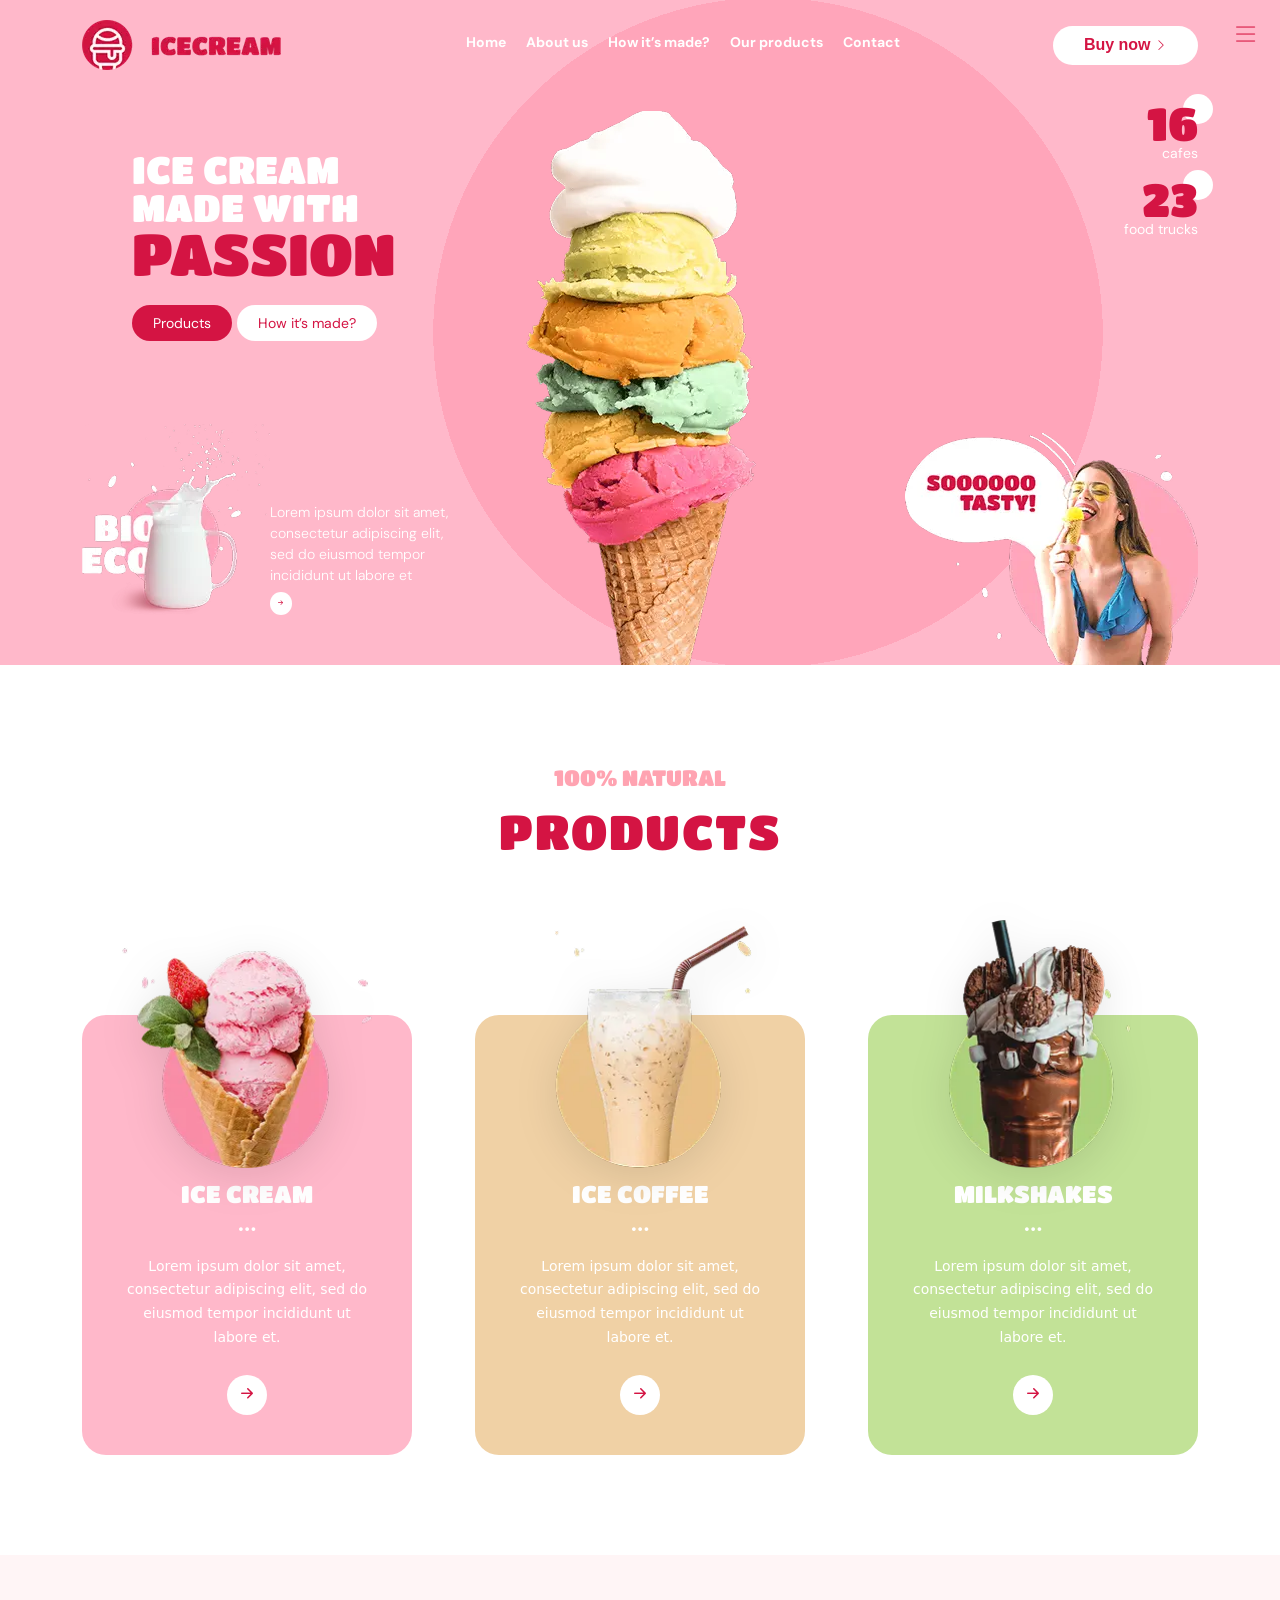
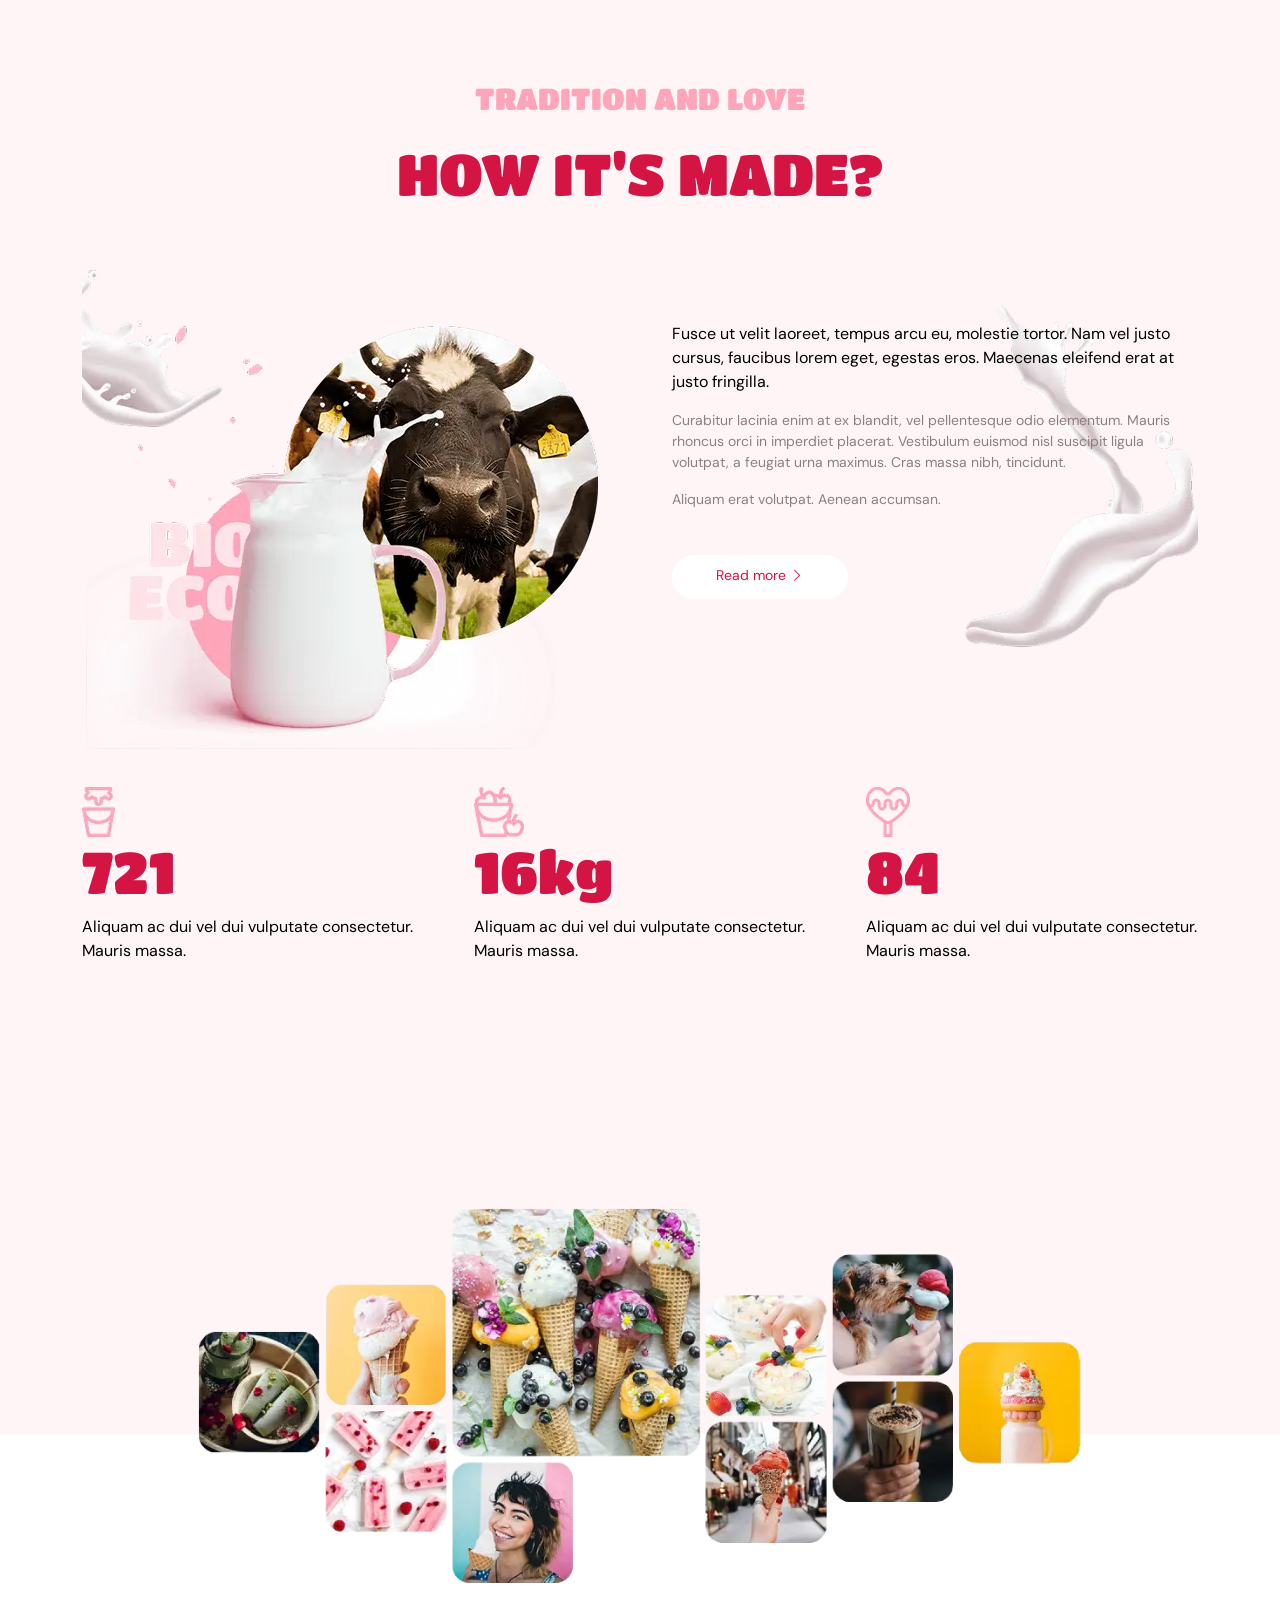
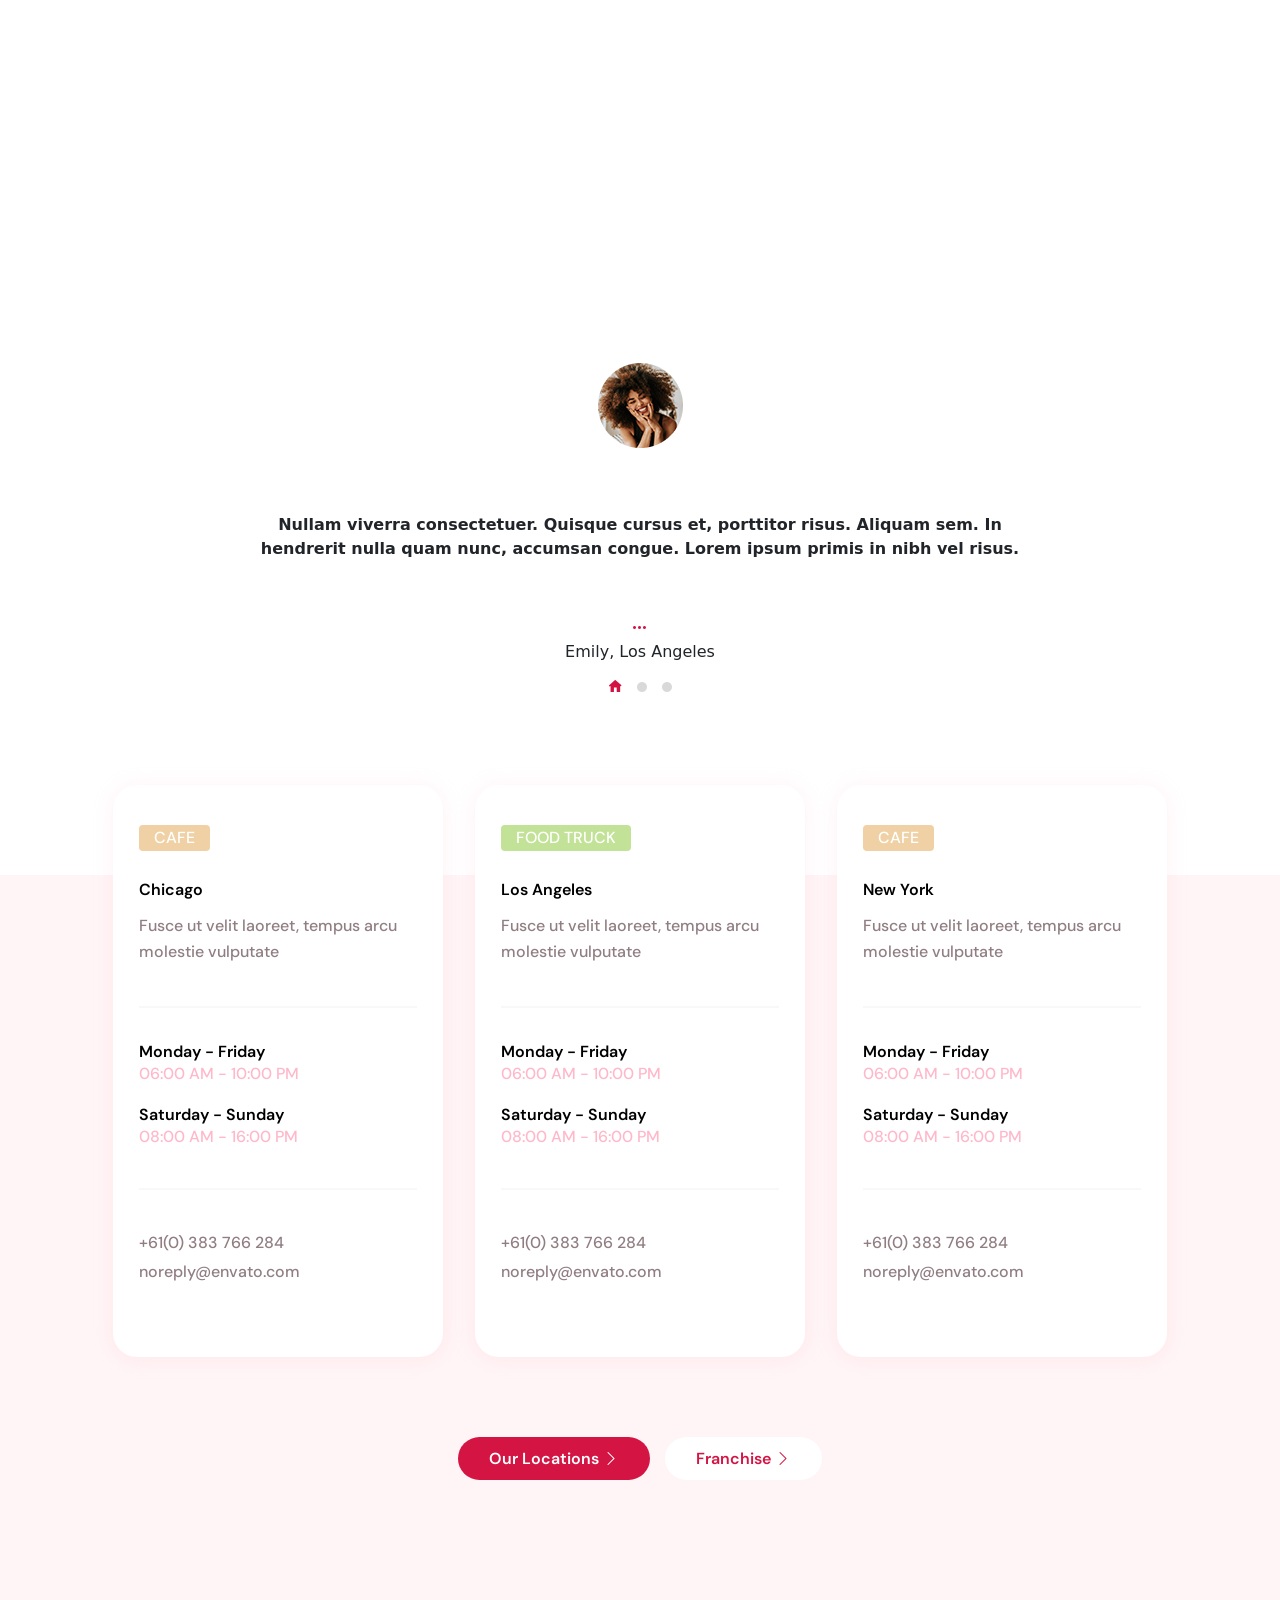
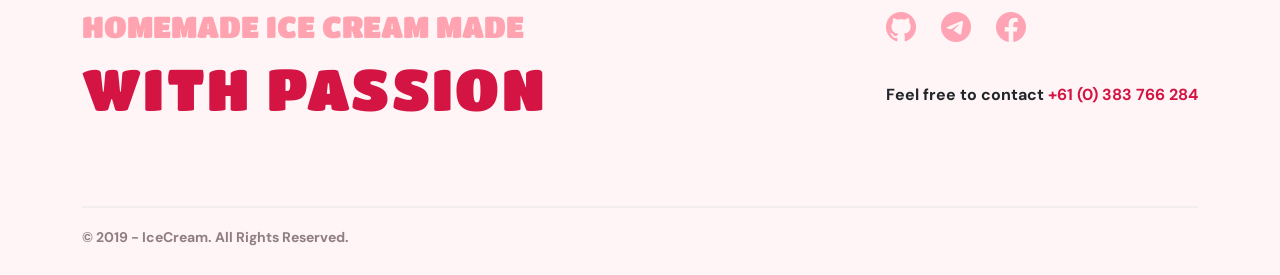
==== index.html @ b7e4b96b "SINCE 19:00 TILL 20:55 MODAL WAS DONE" ====
<!doctype html>
<html lang="en">

<head>
	<meta charset="UTF-8" />
	<meta name="viewport" content="width=device-width, initial-scale=1.0" />
	<title>Document</title>
	<link rel="stylesheet" href="./sass/main.css" />
	<link rel="stylesheet" href="./css/main.css">

	<link rel="stylesheet" href="https://cdn.jsdelivr.net/npm/bootstrap-icons@1.8.1/font/bootstrap-icons.css" />
	<link href="https://cdn.jsdelivr.net/npm/bootstrap@5.1.3/dist/css/bootstrap.min.css" rel="stylesheet" />
	<script src="https://cdn.jsdelivr.net/npm/bootstrap@5.1.3/dist/js/bootstrap.bundle.min.js"></script>

	<link rel="preconnect" href="https://fonts.googleapis.com" />
	<link rel="preconnect" href="https://fonts.gstatic.com" crossorigin />
	<link
		href="https://fonts.googleapis.com/css2?family=DM+Sans:ital,opsz,wght@0,9..40,100..1000;1,9..40,100..1000&family=Titan+One&display=swap"
		rel="stylesheet" />
	<link rel="stylesheet" href="https://cdnjs.cloudflare.com/ajax/libs/modern-normalize/1.1.0/modern-normalize.min.css"
		integrity="sha512-wpPYUAdjBVSE4KJnH1VR1HeZfpl1ub8YT/NKx4PuQ5NmX2tKuGu6U/JRp5y+Y8XG2tV+wKQpNHVUX03MfMFn9Q=="
		crossorigin="anonymous" referrerpolicy="no-referrer" />
</head>

<body>
	<header class="header">
		<div class="container header--container">
			<img class="header-logo" src="./image/logo.webp" alt="logo" />
			<nav class="header-nav">
				<ul class="header-list">
					<li class="header-item">
						<a class="header-link" href="#">Home</a>
					</li>
					<li class="header-item">
						<a class="header-link" href="#">About us</a>
					</li>
					<li class="header-item">
						<a class="header-link" href="#">How it’s made?</a>
					</li>
					<li class="header-item">
						<a class="header-link" href="#">Our products</a>
					</li>
					<li class="header-item">
						<a class="header-link" href="#">Contact</a>
					</li>
				</ul>
			</nav>
			<div class="header-holder">
				<!-- <i class="bi bi-list"></i> -->
				<button class="btn header--btn">
					Buy now <i class="bi bi-chevron-right"></i>
				</button>
			</div>



			<button class="hamburger" id="triggerBtn" aria-label="Відкрити меню">
				<i class="bi bi-list"></i>
			</button>
			<div class="menu-overlay" id="overlay"></div>
			<div class="drawer" id="drawer" role="dialog" aria-label="Навігаційне меню">
				<button class="drawer-close" id="closeBtn" aria-label="Закрити меню">
					<i class="bi bi-x-lg"></i>
				</button>
				<button class="drawer-cta">
					Buy now <i class="bi bi-chevron-right"></i>
				</button>
				<nav class="drawer-nav">
					<a href="#">Home</a>
					<a href="#">About us</a>
					<a href="#">How it's made?</a>
					<a href="#">Our products</a>
					<a href="#">Contact</a>
				</nav>
			</div>


		</div>
	</header>
	<main>
		<section class="hero">
			<div class="container hero--container">
				<div class="hero-left">
					<div class="title-holder">
						<h1 class="title hero--title">
							ICE CREAM MADE WITH <span>PASSION</span>
						</h1>
						<div class="btn-holder">
							<button class="btn pink--btn">Products</button>
							<button class="btn white--btn">How it’s made?</button>
						</div>
					</div>
					<div class="milk-holder">
						<img class="milk" src="./image/milk.webp" alt="milk" />
						<div class="milk-right-side">
							<p class="hero-text">
								Lorem ipsum dolor sit amet, consectetur adipiscing elit, sed
								do eiusmod tempor incididunt ut labore et
							</p>
							<button class="btn milk--btn">
								<i class="bi bi-arrow-right-short"></i>
							</button>
						</div>
					</div>
				</div>
				<img class="icecream-img" src="./image/icecream.webp" alt="ice cream">
				<div class="hero-right">
					<div class="numbers">
						<div class="number-item">
							16
							<p class="text">cafes</p>
							<div class="white-dot"></div>
						</div>
						<div class="number-item">
							23
							<p class="text">food trucks</p>
							<div class="white-dot"></div>
						</div>
					</div>
					<img class="tasty-woman" src="./image/tasty-woman.webp" alt="tasty woman" />
				</div>
			</div>
		</section>
		<section class="products">
			<div class="container products--container">
				<div class="title-holder">
					<h3 class="subtitle products--subtitle">100% NATURAL</h3>
					<h2 class="title products--title">PRODUCTS</h2>
				</div>
				<div class="products-list">
					<div class="product product--pink">
						<img class="product-img" src="./sass/images/icecreamsec2.webp" alt="Ice Cream" />
						<h3 class="product-title">Ice Cream</h3>
						<div class="product-dots"><i class="bi bi-three-dots"></i></div>
						<p class="text product--text">
							Lorem ipsum dolor sit amet, consectetur adipiscing elit, sed do eiusmod tempor incididunt ut
							labore et.
						</p>
						<button class="product--btn" data-modal-open-product>
							<i class="bi bi-arrow-right-short"></i>
						</button>
					</div>

					<div class="product product--beige">
						<img class="product-img" src="./sass/images/icecoffe.webp" alt="Ice Coffee" />
						<h3 class="product-title">ICE COFFEE</h3>
						<div class="product-dots"><i class="bi bi-three-dots"></i></div>
						<p class="text product--text">
							Lorem ipsum dolor sit amet, consectetur adipiscing elit, sed do eiusmod tempor incididunt ut
							labore et.
						</p>
						<button id="openModal" class="product--btn">
							<i class="bi bi-arrow-right-short"></i>
						</button>
					</div>

					<div class="product product--green">
						<img class="product-img" src="./sass/images/milkshake.webp" alt="Milkshake" />
						<h3 class="product-title">MILKSHAKES</h3>
						<div class="product-dots"><i class="bi bi-three-dots"></i></div>
						<p class="text product--text">
							Lorem ipsum dolor sit amet, consectetur adipiscing elit, sed do eiusmod tempor incididunt ut
							labore et.
						</p>
						<button id="openModal" class="product--btn">
							<i class="bi bi-arrow-right-short"></i>
						</button>
				</div>
				<div class="backdrop-product is-hidden-product" data-modal-product>
					<div class="modal-product">
						<button class="btn-close-product" data-modal-close-product>✕</button>
						<h2>qwe</h2>
					</div>
				</div>
		</section>
		<section class="howmade">
			<div class="container how-made--container">
				<div class="title-holder">
					<h3 class="subtitle how-made--subtitle">TRADITION AND LOVE</h3>
					<h2 class="title how-made--title">HOW IT'S MADE?</h2>
				</div>
				<div class="cow-info">
					<img class="cow-img" src="./image/cow.webp" alt="cow" />
					<div class="text-holder">
						<p class="text text--bold">
							Fusce ut velit laoreet, tempus arcu eu, molestie tortor. Nam vel
							justo cursus, faucibus lorem eget, egestas eros. Maecenas
							eleifend erat at justo fringilla.
						</p>
						<p class="text text--light">
							Curabitur lacinia enim at ex blandit, vel pellentesque odio
							elementum. Mauris rhoncus orci in imperdiet placerat. Vestibulum
							euismod nisl suscipit ligula volutpat, a feugiat urna maximus.
							Cras massa nibh, tincidunt.
						</p>
						<p class="text text--light">
							Aliquam erat volutpat. Aenean accumsan.
						</p>
						<button href="./steps.html">
							<a href="./steps.html" class="btn read-more-link">Read more <i
									class="bi bi-chevron-right"></i></a>
						</button>
					</div>
				</div>
				<div class="numbers-holder">
					<div class="number">
						<img class="udder" src="./image/icon-udder.webp" alt="Udder" />
						<h2 class="title">721</h2>
						<p class="text text--bold">
							Aliquam ac dui vel dui vulputate consectetur. Mauris massa.
						</p>
					</div>
					<div class="number">
						<img class="apples" src="./image/icon-apples.webp" alt="Apples" />
						<h2 class="title">16kg</h2>
						<p class="text text--bold">
							Aliquam ac dui vel dui vulputate consectetur. Mauris massa.
						</p>
					</div>
					<div class="number">
						<img class="heart" src="./image/icon-heart.webp" alt="Heart" />
						<h2 class="title">84</h2>
						<p class="text text--bold">
							Aliquam ac dui vel dui vulputate consectetur. Mauris massa.
						</p>
					</div>
				</div>
			</div>
		</section>
		<section class="reviews">
			<div class="container reviews--container">
				<img class="gallery-photo" src="./image/galleryPhoto.webp" alt="gallery photo" />
				<img class="reviews-photo" src="./image/reviewsPhotoWoman.png" alt="woman" />
				<div class="reviews-paragraph">
					<p class="text reviews--text">
						Nullam viverra consectetuer. Quisque cursus et, porttitor risus.
						Aliquam sem. In hendrerit nulla quam nunc, accumsan congue. Lorem
						ipsum primis in nibh vel risus.
					</p>
				</div>
				<i class="bi bi-three-dots"></i>
				<p class="reviews-name">Emily, Los Angeles</p>
				<div class="reviews-dots">
					<svg class="home-icon" width="13" height="12" viewBox="0 0 13 12" fill="none"
						xmlns="http://www.w3.org/2000/svg">
						<path
							d="M12.2399 5.85484C12.4646 5.60772 12.4429 5.22897 12.1915 5.00908L6.65189 0.161935C6.40045 -0.0579491 5.99732 -0.0533429 5.75118 0.172319L0.19278 5.26751C-0.0533671 5.49318 -0.0654482 5.87145 0.166032 6.11206L0.305389 6.25719C0.536587 6.49781 0.910293 6.52649 1.13955 6.32107L1.55495 5.94907V11.3953C1.55495 11.7295 1.82571 12 2.15962 12H4.32629C4.6602 12 4.93096 11.7295 4.93096 11.3953V7.58515H7.69458V11.3953C7.68977 11.7292 7.92869 11.9998 8.26259 11.9998H10.5587C10.8926 11.9998 11.1634 11.7292 11.1634 11.3951V6.02575C11.1634 6.02575 11.2781 6.12628 11.4197 6.25069C11.561 6.37485 11.8577 6.2753 12.0824 6.02794L12.2399 5.85484Z"
							fill="rgba(211, 19, 66, 1)" />
					</svg>
					<i class="bi bi-circle-fill"></i>
					<i class="bi bi-circle-fill"></i>
				</div>
			</div>
		</section>
		<section class="locations">
			<div class="container locations--container">
				<div class="locations-list">
					<div class="location-card">
						<p class="card-type">CAFE</p>
						<h3 class="card-title">Chicago</h3>
						<p class="text card--text card--text-lorem">
							Fusce ut velit laoreet, tempus arcu molestie vulputate
						</p>
						<hr />
						<div>
							<p class="schedule">Monday - Friday</p>
							<p class="hours">06:00 AM - 10:00 PM</p>
						</div>
						<div>
							<p class="schedule">Saturday - Sunday</p>
							<p class="hours">08:00 AM - 16:00 PM</p>
						</div>
						<hr />
						<p class="text card--text">
							+61(0) 383 766 284 <br />
							noreply@envato.com
						</p>
					</div>
					<div class="location-card">
						<p class="card-type truck--type">FOOD TRUCK</p>
						<h3 class="card-title">Los Angeles</h3>
						<p class="text card--text card--text-lorem">
							Fusce ut velit laoreet, tempus arcu molestie vulputate
						</p>
						<hr />
						<div>
							<p class="schedule">Monday - Friday</p>
							<p class="hours">06:00 AM - 10:00 PM</p>
						</div>
						<div>
							<p class="schedule">Saturday - Sunday</p>
							<p class="hours">08:00 AM - 16:00 PM</p>
						</div>
						<hr />
						<p class="text card--text">
							+61(0) 383 766 284 <br />
							noreply@envato.com
						</p>
					</div>
					<div class="location-card">
						<p class="card-type">CAFE</p>
						<h3 class="card-title">New York</h3>
						<p class="text card--text card--text-lorem">
							Fusce ut velit laoreet, tempus arcu molestie vulputate
						</p>
						<hr />
						<div>
							<p class="schedule">Monday - Friday</p>
							<p class="hours">06:00 AM - 10:00 PM</p>
						</div>
						<div>
							<p class="schedule">Saturday - Sunday</p>
							<p class="hours">08:00 AM - 16:00 PM</p>
						</div>
						<hr />
						<p class="text card--text">
							+61(0) 383 766 284 <br />
							noreply@envato.com
						</p>
					</div>
				</div>
				<div class="locations-buttons">
					<button id="openModal--loc" class="btn location--btn-red">Our Locations <i
							class="bi bi-chevron-right"></i></button>
					<button class="btn location--btn-white">Franchise <i class="bi bi-chevron-right"></i></button>
				</div>
			</div>
		</section>
	</main>
	<footer class="footer">
		<div class="container footer--container">
			<div class="footer-top">
				<div class="footer-left">
					<h3 class="subtitle footer--subtitle">HOMEMADE ICE CREAM MADE</h3>
					<h2 class="title footer--title">WITH PASSION</h2>
				</div>
				<div class="footer-right">
					<div class="footer-socials">
						<i class="bi bi-github"></i>
						<i class="bi bi-telegram"></i>
						<i class="bi bi-facebook"></i>
					</div>
					<p class="text footer--text">
						Feel free to contact <span>+61 (0) 383 766 284</span>
					</p>
				</div>
			</div>
			<hr />
			<p class="footer-copy">© 2019 - IceCream. All Rights Reserved.</p>
		</div>
	</footer>
	<script src="./js/modal.js"></script>
</body>

</html>
---- sass/main.css ----
.header {
  position: absolute;
  top: 0;
  left: 0;
  width: 100%;
  height: 60px;
  padding: 5px 0;
  z-index: 99999;
}
@media (min-width: 768px) {
  .header {
    padding: 10px 0;
  }
}
@media (min-width: 1024px) {
  .header {
    padding: 20px 0;
  }
}
.header .header-logo {
  max-width: 100%;
}
.header .header--container {
  display: flex;
  justify-content: space-between;
  align-items: center;
}
.header .header-holder {
  display: flex;
  flex-direction: row;
  gap: 20px;
  align-items: center;
}
.header .header-list {
  display: none;
}
@media (min-width: 1024px) {
  .header .header-list {
    display: flex;
    flex-direction: row;
    gap: 20px;
    list-style: none;
    margin-top: 10px;
  }
  .header .header-list .header-link {
    font-family: "DM Sans", sans-serif;
    font-weight: 700;
    font-size: 14px;
    line-height: 100%;
    letter-spacing: 0%;
    text-decoration: none;
    color: white;
    transition: transform 0.3s ease, color 0.3s ease;
  }
  .header .header-list .header-link:hover {
    color: #d41443;
  }
}
.header .header--btn {
  display: none;
}
@media (min-width: 768px) {
  .header .header--btn {
    display: block;
    font-family: "`DM Sans", sans-serif;
    font-weight: 700;
    font-size: 16px;
    line-height: 100%;
    letter-spacing: 0%;
    text-align: center;
    vertical-align: middle;
    color: #d41443;
    background-color: #ffffff;
    padding: 10px 30px;
    border-radius: 60px;
  }
  .header .header--btn .bi-chevron-right {
    font-size: 12px;
  }
}
.header .header--btn:hover {
  background-color: #ECEBEB;
  color: #d41443;
}
.header .header-nav {
  display: flex;
  flex-direction: row;
  gap: 20px;
}

.menu-overlay {
  position: fixed;
  inset: 0;
  background: rgba(0, 0, 0, 0.45);
  z-index: 100;
  opacity: 0;
  pointer-events: none;
  transition: opacity 0.35s cubic-bezier(0.4, 0, 0.2, 1);
}

.menu-overlay.active {
  opacity: 1;
  pointer-events: all;
}

.drawer {
  position: fixed;
  top: 0;
  right: 0;
  height: 100vh;
  width: 240px;
  background: #e8597a;
  z-index: 200;
  display: flex;
  flex-direction: column;
  transform: translateX(100%);
  transition: transform 0.35s cubic-bezier(0.4, 0, 0.2, 1);
}

.drawer.open {
  transform: translateX(0);
}

.drawer-close {
  align-self: flex-end;
  margin: 14px 14px 0 0;
  background: none;
  border: none;
  cursor: pointer;
  color: #fff;
  font-size: 20px;
  width: 32px;
  height: 32px;
  display: flex;
  align-items: center;
  justify-content: center;
  border-radius: 50%;
  transition: background 0.2s;
  padding: 0;
}

.drawer-close:hover {
  background: rgba(255, 255, 255, 0.15);
}

.drawer-cta {
  margin: 14px auto 0;
  background: #fff;
  border: none;
  border-radius: 24px;
  padding: 9px 22px;
  font-size: 14px;
  font-weight: 700;
  color: #e8597a;
  display: flex;
  align-items: center;
  gap: 6px;
  cursor: pointer;
  transition: background 0.2s, transform 0.2s;
}

.drawer-cta:hover {
  background: #fde8ed;
  transform: scale(1.03);
}

.drawer-nav {
  margin-top: 28px;
  padding: 0 28px;
  display: flex;
  flex-direction: column;
}

.drawer-nav a {
  color: #fff;
  text-decoration: none;
  font-size: 15px;
  font-weight: 500;
  padding: 10px 0;
  opacity: 0.9;
  border-bottom: 0.5px solid rgba(255, 255, 255, 0.18);
  transition: opacity 0.2s, padding-left 0.2s;
}

.drawer-nav a:first-child {
  opacity: 1;
  font-weight: 700;
}

.drawer-nav a:last-child {
  border-bottom: none;
}

.drawer-nav a:hover {
  opacity: 1;
  padding-left: 6px;
}

.hamburger {
  position: absolute;
  top: 16px;
  right: 16px;
  z-index: 50;
  background: none;
  border: none;
  cursor: pointer;
  color: #e8597a;
  font-size: 28px;
  line-height: 1;
  padding: 4px;
}

body {
  width: 100%;
}

.hero {
  width: 100%;
  height: 502px;
  background: RGBA(255, 165, 186, 1);
  background: radial-gradient(circle at 70% 50%, rgb(255, 165, 186) 50%, rgb(255, 184, 202) 15%);
  padding: 5px;
  z-index: 1;
  overflow: hidden;
}
@media (min-width: 425px) {
  .hero {
    background: radial-gradient(circle at 70% 50%, rgb(255, 165, 186) 40%, rgb(255, 184, 202) 15%);
  }
}
@media (min-width: 768px) {
  .hero {
    background: radial-gradient(circle at 60% 45%, rgb(255, 165, 186) 30%, rgb(255, 184, 202) 15%);
    height: 399px;
    padding: 80px 20px 0 20px;
  }
}
@media (min-width: 1024px) {
  .hero {
    background: radial-gradient(circle at 60% 50%, rgb(255, 165, 186) 40%, rgb(255, 184, 202) 15%);
    height: 665px;
    padding: 100px 20px 0 20px;
  }
}
.hero .hero--container {
  position: relative;
  width: 100%;
  height: 100%;
  display: flex;
  flex-direction: row;
  align-items: center;
  z-index: 9999;
}
@media (min-width: 768px) {
  .hero .hero--container {
    flex-direction: row;
    justify-content: space-between;
    align-items: stretch;
  }
}
.hero .hero--container .icecream-img {
  position: absolute;
  width: 171px;
  top: 19%;
  left: 40%;
  z-index: -1;
}
@media (min-width: 768px) {
  .hero .hero--container .icecream-img {
    width: 143px;
    top: -6%;
    left: 45%;
  }
}
@media (min-width: 1024px) {
  .hero .hero--container .icecream-img {
    width: 236px;
    top: 2%;
    left: 40%;
  }
}
.hero .hero--container .hero-left {
  display: flex;
  flex-direction: column;
  justify-content: space-between;
}
.hero .hero--container .title-holder {
  display: flex;
  flex-direction: column;
  gap: 10px;
}
@media (min-width: 1024px) {
  .hero .hero--container .title-holder {
    margin-top: 50px;
    margin-left: 50px;
    gap: 15px;
  }
}
.hero .hero--container .title-holder .hero--title {
  width: 218px;
  font-family: "Titan One", sans-serif;
  font-weight: 400;
  font-size: 26px;
  line-height: 100%;
  letter-spacing: 4%;
  color: white;
}
@media (min-width: 768px) {
  .hero .hero--container .title-holder .hero--title {
    font-size: 22px;
    width: 162px;
  }
}
@media (min-width: 1024px) {
  .hero .hero--container .title-holder .hero--title {
    font-size: 38px;
    width: 277px;
  }
}
.hero .hero--container .title-holder .hero--title span {
  font-size: 48px;
  line-height: 96%;
  letter-spacing: 0%;
  color: #d41443;
}
@media (min-width: 768px) {
  .hero .hero--container .title-holder .hero--title span {
    font-size: 34px;
  }
}
@media (min-width: 1024px) {
  .hero .hero--container .title-holder .hero--title span {
    font-size: 58px;
  }
}
.hero .hero--container .btn {
  font-family: "DM Sans", sans-serif;
  font-weight: 400;
  font-size: 8px;
  line-height: 100%;
  letter-spacing: 0%;
  text-align: center;
  vertical-align: middle;
  background-color: #ffffff;
  color: #d41443;
  padding: 8px 15px;
  border-radius: 20px;
}
@media (min-width: 1024px) {
  .hero .hero--container .btn {
    font-size: 14px;
    padding: 10px 20px;
  }
}
.hero .hero--container .btn:hover {
  background-color: #ECEBEB;
  color: #d41443;
}
.hero .hero--container .pink--btn {
  background-color: #d41443;
  color: #ffffff;
}
.hero .hero--container .pink--btn:hover {
  background-color: #d41443;
  color: #ffd2d2;
}
.hero .milk-holder {
  display: none;
}
@media (min-width: 768px) {
  .hero .milk-holder {
    display: flex;
    flex-direction: row;
    align-items: flex-end;
    margin-bottom: 30px;
  }
  .hero .milk-holder .milk {
    width: 124px;
    height: auto;
  }
}
@media (min-width: 768px) and (min-width: 1024px) {
  .hero .milk-holder .milk {
    width: 188px;
  }
}
@media (min-width: 768px) {
  .hero .milk-holder .hero-text {
    font-family: "DM Sans", sans-serif;
    font-weight: 300;
    font-size: 8px;
    line-height: 150%;
    letter-spacing: 0%;
    color: #ffffff;
    margin-bottom: 5px;
  }
}
@media (min-width: 768px) and (min-width: 1024px) {
  .hero .milk-holder .hero-text {
    font-size: 14px;
  }
}
@media (min-width: 768px) {
  .hero .milk-holder .milk-right-side {
    width: 114px;
  }
}
@media (min-width: 768px) and (min-width: 1024px) {
  .hero .milk-holder .milk-right-side {
    width: 200px;
  }
}
@media (min-width: 768px) {
  .hero .milk-holder .milk--btn {
    font-size: 10px;
    padding: 5px;
    border-radius: 50%;
  }
}
@media (min-width: 1024px) {
  .hero .milk-holder {
    margin-bottom: 50px;
  }
}
.hero .hero-right {
  display: none;
}
@media (min-width: 768px) {
  .hero .hero-right {
    display: flex;
    flex-direction: column;
    justify-content: space-between;
  }
  .hero .hero-right .tasty-woman {
    width: 168px;
    height: auto;
  }
}
@media (min-width: 768px) and (min-width: 1024px) {
  .hero .hero-right .tasty-woman {
    width: 293px;
  }
}
@media (min-width: 768px) {
  .hero .hero-right .number-item {
    position: relative;
    font-family: "Titan One", sans-serif;
    font-weight: 400;
    font-size: 28px;
    line-height: 100%;
    letter-spacing: 4%;
    text-align: right;
    color: #d41443;
    z-index: 999;
  }
}
@media (min-width: 768px) and (min-width: 1024px) {
  .hero .hero-right .number-item {
    font-size: 46px;
  }
}
@media (min-width: 768px) {
  .hero .hero-right .number-item .text {
    font-family: "DM Sans", sans-serif;
    font-weight: 400;
    font-size: 8px;
    line-height: 100%;
    letter-spacing: 0%;
    color: #ffffff;
  }
}
@media (min-width: 768px) and (min-width: 1024px) {
  .hero .hero-right .number-item .text {
    font-size: 14px;
  }
}
@media (min-width: 768px) {
  .hero .hero-right .number-item .white-dot {
    position: absolute;
    top: -3px;
    left: 95%;
    background-color: #ffffff;
    width: 16px;
    height: 16px;
    border-radius: 50%;
    z-index: -1;
  }
}
@media (min-width: 768px) and (min-width: 1024px) {
  .hero .hero-right .number-item .white-dot {
    width: 30px;
    height: 30px;
    top: -6px;
  }
}

.products--container {
  padding-top: 60px;
  padding-bottom: 60px;
  text-align: center;
}
@media (min-width: 1024px) {
  .products--container {
    padding-top: 100px;
    padding-bottom: 100px;
  }
}

.products--subtitle {
  font-family: "Titan One", cursive;
  font-size: 18px;
  font-weight: 400;
  line-height: 1.2;
  text-transform: uppercase;
  color: #ffa3b1;
  margin-bottom: 15px;
}
@media (min-width: 1024px) {
  .products--subtitle {
    font-size: 22px;
    margin-bottom: 16px;
  }
}

.products--title {
  font-family: "Titan One", cursive;
  font-size: 34px;
  font-weight: 400;
  line-height: 1;
  text-transform: uppercase;
  color: #d41443;
  letter-spacing: 0.04em;
  margin: 0;
}
@media (min-width: 1024px) {
  .products--title {
    font-size: 48px;
    margin-bottom: 60px;
  }
}

.products-list {
  display: flex;
  flex-direction: column;
  align-items: center;
  gap: 20px;
}
@media (min-width: 768px) {
  .products-list {
    flex-direction: row;
    justify-content: space-between;
    align-items: stretch;
    gap: 24px;
  }
}
@media (min-width: 1024px) {
  .products-list {
    gap: 32px;
  }
}

.product {
  position: relative;
  width: 280px;
  margin-top: 60px;
  padding: 160px 20px 40px;
  border-radius: 24px;
  text-align: center;
  display: flex;
  flex-direction: column;
  align-items: center;
}
@media (min-width: 768px) {
  .product {
    width: calc((100% - 48px) / 3);
    margin-top: 80px;
    padding: 140px 20px 40px;
  }
}
@media (min-width: 1024px) {
  .product {
    width: 330px;
    padding: 165px 40px 40px;
    margin-top: 100px;
  }
}
.product--pink {
  background-color: #ffb8ca;
}
.product--beige {
  background-color: #f0d1a5;
}
.product--green {
  background-color: #c2e297;
}
.product-img {
  position: absolute;
  top: -60px;
  left: 50%;
  transform: translateX(-50%);
  width: 200px;
  filter: drop-shadow(0 10px 20px rgba(0, 0, 0, 0.1));
}
@media (min-width: 768px) {
  .product-img {
    width: 180px;
    top: -70px;
  }
}
@media (min-width: 1024px) {
  .product-img {
    width: 250px;
    top: -100px;
  }
}
.product-title {
  font-family: "Titan One", cursive;
  font-size: 20px;
  text-transform: uppercase;
  color: #ffffff;
  margin-bottom: 10px;
}
@media (min-width: 1024px) {
  .product-title {
    font-size: 24px;
  }
}
.product-dots {
  color: #ffffff;
  font-size: 20px;
  margin-bottom: 15px;
  line-height: 1;
}
.product--text {
  font-size: 14px;
  line-height: 1.6;
  color: #ffffff;
  margin-bottom: 25px;
  font-weight: 400;
}
@media (min-width: 768px) {
  .product--text {
    font-size: 12px;
  }
}
@media (min-width: 1024px) {
  .product--text {
    font-size: 14px;
    line-height: 1.7;
  }
}
.product--btn {
  width: 40px;
  height: 40px;
  border-radius: 50%;
  border: none;
  background-color: #ffffff;
  display: flex;
  justify-content: center;
  align-items: center;
  cursor: pointer;
  padding: 10px;
  transition: transform 0.8s ease-out;
}
.product--btn i {
  color: #ffb7c5;
  font-size: 24px;
}
.product--btn:hover {
  transform: translate(5px, -5px) rotate(-45deg);
}
.product--pink .product--btn i {
  color: #d41443;
}
.product--beige .product--btn i {
  color: #d41443;
}
.product--green .product--btn i {
  color: #d41443;
}

body.no-scroll {
  overflow: hidden;
}

.backdrop-product {
  position: fixed;
  top: 0;
  left: 0;
  width: 100%;
  height: 100%;
  background-color: rgba(255, 0, 170, 0.5);
  z-index: 100;
}

.backdrop-product.is-hidden-product {
  opacity: 0;
  visibility: hidden;
  pointer-events: none;
}

.modal-product {
  position: absolute;
  top: 50%;
  left: 50%;
  transform: translate(-50%, -50%);
  min-width: 400px;
  min-height: 200px;
  padding: 24px;
  background-color: #f2f2f2;
  border-radius: 8px;
  box-shadow: 0 4px 24px rgba(0, 0, 0, 0.2);
  color: blue;
}

.howmade {
  display: flex;
  flex-direction: column;
  background-color: #FFF5F6;
}
.howmade .title-holder {
  display: flex;
  gap: 15px;
  margin-top: 125px;
  flex-direction: column;
  text-align: center;
}
.howmade .title-holder .how-made--subtitle {
  color: #FFA5BA;
  font-size: 18px;
  font-family: "Titan One";
}
.howmade .title-holder .how-made--title {
  color: #d41443;
  font-size: 34px;
  font-family: "Titan One";
}
.howmade .cow-info .cow-img {
  max-width: 100%;
  height: auto;
}
.howmade .cow-info .text-holder {
  font-size: 12px;
  font-family: "DM Sans";
}
.howmade .cow-info .text-holder .text--bold {
  color: #000000;
}
.howmade .cow-info .text-holder .text--light {
  color: #907E82;
}
.howmade .cow-info .text-holder button {
  background-color: #ffffff;
  border: none;
  border-radius: 22px;
  width: 176px;
  height: 44px;
  display: flex;
  justify-content: center;
  margin-bottom: 39px;
}
.howmade .cow-info .text-holder button:hover {
  background-color: #ECEBEB;
}
.howmade .cow-info .text-holder button .read-more-link {
  color: #d41443;
  text-align: center;
  font-family: "DM Sans";
  padding-top: 8px;
  font-size: 14px;
}
.howmade .numbers-holder {
  display: flex;
  gap: 38px;
  flex-direction: column;
  margin-bottom: 145px;
}
.howmade .numbers-holder .number .udder {
  width: 33px;
  height: 50px;
}
.howmade .numbers-holder .number .apples {
  width: 50px;
  height: 50px;
}
.howmade .numbers-holder .number .heart {
  width: 44px;
  height: 50px;
}
.howmade .numbers-holder .number .title {
  font-size: 36px;
  color: #d41443;
  font-family: "Titan One";
}
.howmade .numbers-holder .number .text--bold {
  font-size: 12px;
  font-family: "DM Sans";
  color: #000000;
}

@media (min-width: 768px) {
  .howmade {
    width: 100%;
  }
  .howmade .title-holder {
    margin-top: 130px;
  }
  .howmade .title-holder .how-made--subtitle {
    font-size: 26px;
  }
  .howmade .title-holder .how-made--title {
    font-size: 48px;
  }
  .howmade .cow-info {
    display: flex;
    flex-direction: row;
    gap: 17px;
  }
  .howmade .cow-info .cow-img {
    width: 340px;
    height: 339px;
    margin-top: 50px;
  }
  .howmade .cow-info .text-holder {
    margin-top: 100px;
  }
  .howmade .cow-info .text-holder .text--bold {
    font-size: 14px;
  }
  .howmade .cow-info .text-holder .text--light {
    font-size: 14px;
  }
  .howmade .cow-info .text-holder button {
    width: 176px;
    height: 44px;
    margin-top: 62px;
    margin-bottom: 66px;
  }
  .howmade .numbers-holder {
    display: flex;
    flex-direction: row;
    justify-content: center;
    gap: 60px;
  }
  .howmade .numbers-holder .number {
    margin-bottom: 242px;
  }
  .howmade .numbers-holder .number .udder {
    width: 33px;
    height: 50px;
  }
  .howmade .numbers-holder .number .apples {
    width: 50px;
    height: 50px;
  }
  .howmade .numbers-holder .number .heart {
    width: 44px;
    height: 50px;
  }
  .howmade .numbers-holder .number .title {
    font-size: 48px;
  }
  .howmade .numbers-holder .number .text--bold {
    font-size: 14px;
  }
}
@media (min-width: 1024px) {
  .howmade {
    width: 100%;
  }
  .howmade .title-holder {
    margin-top: 125px;
  }
  .howmade .title-holder .how-made--subtitle {
    font-size: 30px;
  }
  .howmade .title-holder .how-made--title {
    font-size: 58px;
  }
  .howmade .cow-info {
    display: flex;
    flex-direction: row;
    gap: 74px;
    background-image: url(/image/spilled-milk.webp);
    background-repeat: no-repeat;
    background-position: center;
    background-size: 100%;
  }
  .howmade .cow-info .cow-img {
    width: 516px;
    height: 516px;
    margin-top: 55px;
  }
  .howmade .cow-info .text-holder {
    margin-top: 106px;
  }
  .howmade .cow-info .text-holder .text--bold {
    font-size: 16px;
  }
  .howmade .cow-info .text-holder button {
    width: 176px;
    height: 44px;
    margin-top: 45px;
    margin-bottom: 146px;
  }
  .howmade .numbers-holder {
    display: flex;
    flex-direction: row;
    justify-content: center;
    gap: 60px;
  }
  .howmade .numbers-holder .number {
    margin-bottom: 310px;
  }
  .howmade .numbers-holder .number .udder {
    width: 33px;
    height: 50px;
  }
  .howmade .numbers-holder .number .apples {
    width: 50px;
    height: 50px;
  }
  .howmade .numbers-holder .number .heart {
    width: 44px;
    height: 50px;
  }
  .howmade .numbers-holder .number .title {
    font-size: 58px;
  }
  .howmade .numbers-holder .number .text--bold {
    font-size: 16px;
  }
}
.gallery-photo {
  width: 100%;
  position: relative;
  bottom: 200px;
}

@media (min-width: 768px) {
  .gallery-photo {
    bottom: 270px;
  }
}
@media (min-width: 1024px) {
  .gallery-photo {
    bottom: 380px;
  }
}
.reviews {
  display: flex;
  flex-direction: column;
  justify-content: center;
  align-items: center;
  gap: 45px;
  padding-top: 154px;
  padding-bottom: 180px;
  text-align: center;
}
.reviews-photo {
  width: 85px;
}
.reviews-paragraph {
  width: 280px;
  height: 308px;
  display: block;
  background-image: url("../images/bg-reviews.webp");
  padding: 80px 50px 50px 50px;
  margin-block: 40px;
  font-weight: 600;
}
.reviews--container {
  display: flex;
  flex-direction: column;
  justify-content: center;
  align-items: center;
}
.reviews .bi-three-dots {
  color: #d41443;
}
.reviews .reviews-dots {
  display: flex;
  gap: 15px;
}
.reviews .bi-circle-fill {
  font-size: 10px;
  color: #D9D9D9;
  transition: transform 0.3s ease, color 0.3s ease;
}
.reviews .bi-circle-fill:hover {
  color: #d41443;
}

@media (min-width: 768px) {
  .reviews-paragraph {
    width: 620px;
    height: 164px;
    padding: 50px 58px;
    margin-block: 20px;
  }
}
@media (min-width: 1024px) {
  .reviews-paragraph {
    width: 926px;
    height: 138px;
    margin-block: 15px;
  }
}
.locations {
  height: 1470px;
  width: 100%;
  background-color: #FFF5F6;
  font-family: "DM Sans", sans-serif;
}
@media (min-width: 768px) {
  .locations {
    height: 700px;
  }
}
.locations--container {
  width: 100%;
  height: 100%;
  display: flex;
  flex-direction: column;
  align-items: center;
  gap: 80px;
}
.locations-buttons {
  display: flex;
  flex-direction: column;
  gap: 10px;
}
@media (min-width: 768px) {
  .locations-buttons {
    flex-direction: row;
    gap: 15px;
  }
}
.locations-buttons .btn {
  font-weight: 600;
  font-size: 16px;
  line-height: 100%;
  letter-spacing: 0%;
  text-align: center;
  vertical-align: middle;
  border-radius: 22px;
  padding: 12px 20px;
}
@media (min-width: 768px) {
  .locations-buttons .btn {
    padding: 12px 30px;
  }
}
.locations-buttons .location--btn-red {
  background-color: #d41443;
  color: #ffffff;
}
.locations-buttons .location--btn-red:hover {
  color: #ffd2d2;
}
.locations-buttons .location--btn-white {
  background-color: #ffffff;
  color: #d41443;
}
.locations-buttons .location--btn-white:hover {
  background-color: #ECEBEB;
  color: #d41443;
}
.locations-list {
  margin-top: -90px;
  display: flex;
  flex-direction: column;
  gap: 20px;
}
@media (min-width: 768px) {
  .locations-list {
    flex-direction: row;
  }
}
@media (min-width: 1024px) {
  .locations-list {
    gap: 32px;
  }
}
.locations-list .location-card {
  width: 220px;
  height: 427px;
  display: flex;
  flex-direction: column;
  align-items: flex-start;
  padding: 40px 20px 20px 20px;
  background-color: #ffffff;
  border-radius: 24px;
  box-shadow: 0 2px 20px rgba(255, 184, 202, 0.2117647059);
}
@media (min-width: 768px) {
  .locations-list .location-card {
    height: 544px;
    padding: 40px 26px 26px 26px;
    gap: 8px;
  }
  .locations-list .location-card .card-title, .locations-list .location-card .card--text, .locations-list .location-card .schedule, .locations-list .location-card .hours {
    font-size: 14px;
  }
}
@media (min-width: 1024px) {
  .locations-list .location-card {
    width: 290px;
    height: 572px;
  }
}
@media (min-width: 1200px) {
  .locations-list .location-card {
    width: 330px;
    height: 572px;
  }
}
.locations-list .location-card .card-type {
  padding: 2px 25px;
  font-weight: 500;
  font-size: 12px;
  line-height: 100%;
  letter-spacing: 4%;
  text-align: center;
  vertical-align: middle;
  background-color: #f0d1a5;
  color: white;
  border-radius: 4px;
}
@media (min-width: 768px) {
  .locations-list .location-card .card-type {
    font-size: 16px;
    padding: 5px 15px;
  }
}
.locations-list .location-card .truck--type {
  background-color: #c2e297;
}
.locations-list .location-card .card-title {
  font-weight: 600;
  font-size: 12px;
  line-height: 186%;
  letter-spacing: 4%;
  color: rgb(0, 0, 0);
}
.locations-list .location-card .card--text {
  font-weight: 500;
  font-size: 12px;
  line-height: 18px;
  letter-spacing: 0%;
  color: rgb(144, 126, 130);
}
@media (min-width: 768px) {
  .locations-list .location-card .card--text {
    line-height: 183%;
  }
}
@media (min-width: 768px) {
  .locations-list .location-card .card--text-lorem {
    line-height: 166%;
  }
}
.locations-list .location-card hr {
  width: 100%;
  border: 1px solid rgb(225, 225, 225);
  margin-bottom: 30px;
}
.locations-list .location-card .schedule {
  font-weight: 600;
  font-size: 12px;
  line-height: 80%;
  letter-spacing: 0%;
  color: rgb(0, 0, 0);
}
.locations-list .location-card .hours {
  font-weight: 500;
  font-size: 12px;
  line-height: 90%;
  letter-spacing: 0%;
  color: #ffb8ca;
  margin: -8px 0 20px 0;
}
@media (min-width: 768px) {
  .locations-list .location-card .card-title, .locations-list .location-card .card--text, .locations-list .location-card .schedule, .locations-list .location-card .hours {
    font-size: 14px;
  }
}
@media (min-width: 1024px) {
  .locations-list .location-card .card-title, .locations-list .location-card .card--text, .locations-list .location-card .schedule, .locations-list .location-card .hours {
    font-size: 16px;
  }
}

.hero2 {
  display: flex;
  flex-direction: column;
  justify-content: center;
  background-image: url(/image/hero-cow-phone.webp);
  background-repeat: no-repeat;
  background-position: right bottom;
  background-size: contain;
  background-color: #ffb8ca;
  padding-top: 75px;
  padding-bottom: 27px;
  text-align: center;
}
.hero2 .text-holder .title {
  color: #d41443;
  font-size: 34px;
  font-family: "Titan One";
  margin-bottom: 22px;
}
.hero2 .text-holder .text--light {
  color: #ffffff;
  font-size: 16px;
  font-family: "DM Sans";
  font-style: bold;
  display: flex;
  flex-direction: column;
  gap: 7px;
}
.hero2 .text-holder .hidden-text {
  display: none;
}
.hero2 .text-holder button {
  background-color: #d41443;
  width: 256px;
  height: 44px;
  border: none;
  border-radius: 22px;
  text-align: center;
  margin-top: 329px;
}
.hero2 .text-holder button a {
  color: #ffffff;
  font-family: "DM Sans";
  font-size: 16px;
  margin-left: 30px;
}
.hero2 .text-holder button i {
  margin-left: 30px;
}

@media (min-width: 768px) {
  .hero2 {
    background-image: url(/image/hero-cow-tablet.webp);
    background-repeat: no-repeat;
    background-position: right bottom;
    background-size: contain;
    padding-top: 142px;
    padding-bottom: 67px;
    text-align: start;
  }
  .hero2 .text-holder .title {
    font-size: 48px;
    margin-bottom: 28px;
  }
  .hero2 .text-holder .hidden-text {
    display: flex;
    margin-bottom: 55px;
  }
  .hero2 .text-holder button {
    background-color: #d41443;
    width: 256px;
    height: 44px;
    border: none;
    border-radius: 22px;
    text-align: center;
    margin: none;
  }
  .hero2 .text-holder button a {
    color: #ffffff;
    font-family: "DM Sans";
    font-size: 16px;
    margin-left: 30px;
  }
  .hero2 .text-holder button i {
    margin-left: 30px;
  }
}
.secondStep {
  padding-block: 134px;
  text-align: center;
  display: flex;
  flex-direction: column;
  padding-inline: 23px;
  background-color: #FFF5F6;
}
.secondStep--img {
  width: 260px;
}
.secondStep--title {
  color: #d41443;
  font-size: 34px;
  font-family: "Titan One";
  margin-bottom: 38px;
}
.secondStep--paragraph p {
  font-family: "DM Sans";
  font-size: 16px;
}
.secondStep--text {
  font-family: "DM Sans";
  font-size: 16px;
}
.secondStep--text--grey {
  color: #907E82;
}
.secondStep--container {
  display: flex;
  flex-direction: column;
  align-items: center;
}

.hidenText {
  display: none;
}

.readMore {
  color: #d41443;
}
.readMore:visited {
  color: #d41443;
}

@media (min-width: 768px) {
  .secondStep--title {
    font-size: 48px;
  }
  .hidenText {
    display: block;
  }
  .readMore {
    display: none;
  }
}
@media (min-width: 1024px) {
  .secondStep {
    display: flex;
    flex-direction: row;
    text-align: start;
  }
  .secondStep--paragraph {
    order: 2;
    width: 480px;
  }
  .secondStep--title {
    font-size: 48px;
  }
  .secondStep--img {
    order: 1;
    width: 480px;
  }
  .secondStep--container {
    display: flex;
    flex-direction: row;
    justify-content: space-between;
    gap: 80px;
    align-items: center;
  }
}
.lastStep {
  padding-block: 134px;
  text-align: center;
  display: flex;
  padding-inline: 23px;
}
.lastStep--title {
  color: #d41443;
  font-size: 34px;
  font-family: "Titan One";
  margin-bottom: 38px;
}
.lastStep--paragraph p {
  font-family: "DM Sans";
  font-size: 16px;
}
.lastStep--text {
  font-family: "DM Sans";
  font-size: 16px;
}
.lastStep--text--grey {
  color: #907E82;
}
.lastStep--container {
  display: flex;
  flex-direction: column;
  align-items: center;
  justify-content: center;
}
.lastStep--icecream {
  display: none;
}

@media (min-width: 768px) {
  .lastStep {
    display: flex;
    flex-direction: row;
    text-align: start;
    gap: 60px;
  }
  .lastStep--paragraph {
    width: 300px;
  }
  .lastStep--icecream {
    display: block;
    width: 257px;
  }
  .lastStep--container {
    display: flex;
    flex-direction: row;
    justify-content: space-around;
    align-items: center;
  }
  .lastStep--title {
    font-size: 48px;
  }
}
@media (min-width: 1024px) {
  .lastStep--paragraph {
    width: 650px;
  }
  .lastStep--title {
    margin-bottom: 95px;
  }
}
.modal--loc {
  display: none;
  position: fixed;
  z-index: 1000;
  left: 0;
  top: 0;
  width: 100%;
  height: 100%;
  background-color: rgba(0, 0, 0, 0.5);
}

.modal-content--loc {
  background-color: #fff;
  margin: 10% auto;
  padding: 20px;
  width: 600px;
  max-width: 600px;
  height: 350px;
  position: relative;
  animation: modalOpen 0.3s;
}

.close-btn--loc {
  position: absolute;
  top: 10px;
  right: 15px;
  font-size: 24px;
  cursor: pointer;
}

@keyframes modalOpen {
  from {
    opacity: 0;
    transform: translateY(-50px);
  }
  to {
    opacity: 1;
    transform: translateY(0);
  }
}
.footer {
  width: 100%;
  background-color: #FFF5F6;
  height: 370px;
  padding: 0 10px;
}
@media (min-width: 768px) {
  .footer {
    height: 400px;
  }
}
@media (min-width: 1024px) {
  .footer {
    height: 300px;
  }
}
@media (min-width: 768px) {
  .footer-top {
    display: flex;
    justify-content: space-between;
    align-items: baseline;
    margin-bottom: 130px;
  }
}
@media (min-width: 1024px) {
  .footer-top {
    margin-bottom: 80px;
  }
}
.footer--container {
  width: 100%;
}
.footer-left {
  width: 234px;
}
@media (min-width: 768px) {
  .footer-left {
    width: 340px;
  }
}
@media (min-width: 1024px) {
  .footer-left {
    width: 474px;
  }
}
.footer--subtitle {
  font-family: "Titan One", cursive;
  font-size: 18px;
  font-weight: 400;
  line-height: 1.2;
  text-transform: uppercase;
  color: #ffa3b1;
  margin-bottom: 15px;
}
@media (min-width: 768px) {
  .footer--subtitle {
    font-size: 26px;
  }
}
@media (min-width: 1024px) {
  .footer--subtitle {
    font-size: 30px;
  }
}
.footer--title {
  font-family: "Titan One", cursive;
  font-size: 34px;
  font-weight: 400;
  line-height: 1;
  text-transform: uppercase;
  color: #d41443;
  letter-spacing: 0.04em;
  margin: 0;
}
@media (min-width: 768px) {
  .footer--title {
    font-size: 48px;
  }
}
@media (min-width: 1024px) {
  .footer--title {
    font-size: 58px;
  }
}
.footer-right {
  display: flex;
  flex-direction: column;
  gap: 30px;
  margin-top: 30px;
}
.footer-socials {
  display: flex;
  flex-direction: row;
  gap: 25px;
  font-size: 30px;
  color: #ffa4b5;
}
.footer--text {
  font-family: "DM Sans", sans-serif;
  font-weight: 700;
  font-size: 12px;
  line-height: 186%;
  letter-spacing: 0%;
  text-align: right;
}
.footer--text span {
  color: #d41443;
}
@media (min-width: 768px) {
  .footer--text {
    font-size: 14px;
  }
}
@media (min-width: 1024px) {
  .footer--text {
    font-size: 16px;
  }
}
.footer hr {
  border: 1px solid rgb(212, 212, 212);
}
.footer-copy {
  display: flex;
  justify-self: center;
  width: 150px;
  font-family: "DM Sans", sans-serif;
  font-weight: 700;
  font-size: 14px;
  line-height: 152%;
  letter-spacing: 0%;
  text-align: center;
  color: #907E82;
}
@media (min-width: 768px) {
  .footer-copy {
    width: 276px;
    line-height: 186%;
  }
}/*# sourceMappingURL=main.css.map */
---- css/main.css ----
.header {
  position: absolute;
  top: 0;
  left: 0;
  width: 100%;
  height: 60px;
  padding: 5px 0;
  z-index: 99999;
}
@media (min-width: 768px) {
  .header {
    padding: 10px 0;
  }
}
@media (min-width: 1024px) {
  .header {
    padding: 20px 0;
  }
}
.header .header-logo {
  max-width: 100%;
}
.header .header--container {
  display: flex;
  justify-content: space-between;
  align-items: center;
}
.header .header-holder {
  display: flex;
  flex-direction: row;
  gap: 20px;
  align-items: center;
}
.header .header-list {
  display: none;
}
@media (min-width: 1024px) {
  .header .header-list {
    display: flex;
    flex-direction: row;
    gap: 20px;
    list-style: none;
    margin-top: 10px;
  }
  .header .header-list .header-link {
    font-family: "DM Sans", sans-serif;
    font-weight: 700;
    font-size: 14px;
    line-height: 100%;
    letter-spacing: 0%;
    text-decoration: none;
    color: white;
    transition: transform 0.3s ease, color 0.3s ease;
  }
  .header .header-list .header-link:hover {
    color: #d41443;
  }
}
.header .header--btn {
  display: none;
}
@media (min-width: 768px) {
  .header .header--btn {
    display: block;
    font-family: "`DM Sans", sans-serif;
    font-weight: 700;
    font-size: 16px;
    line-height: 100%;
    letter-spacing: 0%;
    text-align: center;
    vertical-align: middle;
    color: #d41443;
    background-color: #ffffff;
    padding: 10px 30px;
    border-radius: 60px;
  }
  .header .header--btn .bi-chevron-right {
    font-size: 12px;
  }
}
.header .header--btn:hover {
  background-color: #ECEBEB;
  color: #d41443;
}
.header .header-nav {
  display: flex;
  flex-direction: row;
  gap: 20px;
}

.menu-overlay {
  position: fixed;
  inset: 0;
  background: rgba(0, 0, 0, 0.45);
  z-index: 100;
  opacity: 0;
  pointer-events: none;
  transition: opacity 0.35s cubic-bezier(0.4, 0, 0.2, 1);
}

.menu-overlay.active {
  opacity: 1;
  pointer-events: all;
}

.drawer {
  position: fixed;
  top: 0;
  right: 0;
  height: 100vh;
  width: 240px;
  background: #e8597a;
  z-index: 200;
  display: flex;
  flex-direction: column;
  transform: translateX(100%);
  transition: transform 0.35s cubic-bezier(0.4, 0, 0.2, 1);
}

.drawer.open {
  transform: translateX(0);
}

.drawer-close {
  align-self: flex-end;
  margin: 14px 14px 0 0;
  background: none;
  border: none;
  cursor: pointer;
  color: #fff;
  font-size: 20px;
  width: 32px;
  height: 32px;
  display: flex;
  align-items: center;
  justify-content: center;
  border-radius: 50%;
  transition: background 0.2s;
  padding: 0;
}

.drawer-close:hover {
  background: rgba(255, 255, 255, 0.15);
}

.drawer-cta {
  margin: 14px auto 0;
  background: #fff;
  border: none;
  border-radius: 24px;
  padding: 9px 22px;
  font-size: 14px;
  font-weight: 700;
  color: #e8597a;
  display: flex;
  align-items: center;
  gap: 6px;
  cursor: pointer;
  transition: background 0.2s, transform 0.2s;
}

.drawer-cta:hover {
  background: #fde8ed;
  transform: scale(1.03);
}

.drawer-nav {
  margin-top: 28px;
  padding: 0 28px;
  display: flex;
  flex-direction: column;
}

.drawer-nav a {
  color: #fff;
  text-decoration: none;
  font-size: 15px;
  font-weight: 500;
  padding: 10px 0;
  opacity: 0.9;
  border-bottom: 0.5px solid rgba(255, 255, 255, 0.18);
  transition: opacity 0.2s, padding-left 0.2s;
}

.drawer-nav a:first-child {
  opacity: 1;
  font-weight: 700;
}

.drawer-nav a:last-child {
  border-bottom: none;
}

.drawer-nav a:hover {
  opacity: 1;
  padding-left: 6px;
}

.hamburger {
  position: absolute;
  top: 16px;
  right: 16px;
  z-index: 50;
  background: none;
  border: none;
  cursor: pointer;
  color: #e8597a;
  font-size: 28px;
  line-height: 1;
  padding: 4px;
}

body {
  width: 100%;
}

.hero {
  width: 100%;
  height: 502px;
  background: RGBA(255, 165, 186, 1);
  background: radial-gradient(circle at 70% 50%, rgb(255, 165, 186) 50%, rgb(255, 184, 202) 15%);
  padding: 5px;
  z-index: 1;
  overflow: hidden;
}
@media (min-width: 425px) {
  .hero {
    background: radial-gradient(circle at 70% 50%, rgb(255, 165, 186) 40%, rgb(255, 184, 202) 15%);
  }
}
@media (min-width: 768px) {
  .hero {
    background: radial-gradient(circle at 60% 45%, rgb(255, 165, 186) 30%, rgb(255, 184, 202) 15%);
    height: 399px;
    padding: 80px 20px 0 20px;
  }
}
@media (min-width: 1024px) {
  .hero {
    background: radial-gradient(circle at 60% 50%, rgb(255, 165, 186) 40%, rgb(255, 184, 202) 15%);
    height: 665px;
    padding: 100px 20px 0 20px;
  }
}
.hero .hero--container {
  position: relative;
  width: 100%;
  height: 100%;
  display: flex;
  flex-direction: row;
  align-items: center;
  z-index: 9999;
}
@media (min-width: 768px) {
  .hero .hero--container {
    flex-direction: row;
    justify-content: space-between;
    align-items: stretch;
  }
}
.hero .hero--container .icecream-img {
  position: absolute;
  width: 171px;
  top: 19%;
  left: 40%;
  z-index: -1;
}
@media (min-width: 768px) {
  .hero .hero--container .icecream-img {
    width: 143px;
    top: -6%;
    left: 45%;
  }
}
@media (min-width: 1024px) {
  .hero .hero--container .icecream-img {
    width: 236px;
    top: 2%;
    left: 40%;
  }
}
.hero .hero--container .hero-left {
  display: flex;
  flex-direction: column;
  justify-content: space-between;
}
.hero .hero--container .title-holder {
  display: flex;
  flex-direction: column;
  gap: 10px;
}
@media (min-width: 1024px) {
  .hero .hero--container .title-holder {
    margin-top: 50px;
    margin-left: 50px;
    gap: 15px;
  }
}
.hero .hero--container .title-holder .hero--title {
  width: 218px;
  font-family: "Titan One", sans-serif;
  font-weight: 400;
  font-size: 26px;
  line-height: 100%;
  letter-spacing: 4%;
  color: white;
}
@media (min-width: 768px) {
  .hero .hero--container .title-holder .hero--title {
    font-size: 22px;
    width: 162px;
  }
}
@media (min-width: 1024px) {
  .hero .hero--container .title-holder .hero--title {
    font-size: 38px;
    width: 277px;
  }
}
.hero .hero--container .title-holder .hero--title span {
  font-size: 48px;
  line-height: 96%;
  letter-spacing: 0%;
  color: #d41443;
}
@media (min-width: 768px) {
  .hero .hero--container .title-holder .hero--title span {
    font-size: 34px;
  }
}
@media (min-width: 1024px) {
  .hero .hero--container .title-holder .hero--title span {
    font-size: 58px;
  }
}
.hero .hero--container .btn {
  font-family: "DM Sans", sans-serif;
  font-weight: 400;
  font-size: 8px;
  line-height: 100%;
  letter-spacing: 0%;
  text-align: center;
  vertical-align: middle;
  background-color: #ffffff;
  color: #d41443;
  padding: 8px 15px;
  border-radius: 20px;
}
@media (min-width: 1024px) {
  .hero .hero--container .btn {
    font-size: 14px;
    padding: 10px 20px;
  }
}
.hero .hero--container .btn:hover {
  background-color: #ECEBEB;
  color: #d41443;
}
.hero .hero--container .pink--btn {
  background-color: #d41443;
  color: #ffffff;
}
.hero .hero--container .pink--btn:hover {
  background-color: #d41443;
  color: #ffd2d2;
}
.hero .milk-holder {
  display: none;
}
@media (min-width: 768px) {
  .hero .milk-holder {
    display: flex;
    flex-direction: row;
    align-items: flex-end;
    margin-bottom: 30px;
  }
  .hero .milk-holder .milk {
    width: 124px;
    height: auto;
  }
}
@media (min-width: 768px) and (min-width: 1024px) {
  .hero .milk-holder .milk {
    width: 188px;
  }
}
@media (min-width: 768px) {
  .hero .milk-holder .hero-text {
    font-family: "DM Sans", sans-serif;
    font-weight: 300;
    font-size: 8px;
    line-height: 150%;
    letter-spacing: 0%;
    color: #ffffff;
    margin-bottom: 5px;
  }
}
@media (min-width: 768px) and (min-width: 1024px) {
  .hero .milk-holder .hero-text {
    font-size: 14px;
  }
}
@media (min-width: 768px) {
  .hero .milk-holder .milk-right-side {
    width: 114px;
  }
}
@media (min-width: 768px) and (min-width: 1024px) {
  .hero .milk-holder .milk-right-side {
    width: 200px;
  }
}
@media (min-width: 768px) {
  .hero .milk-holder .milk--btn {
    font-size: 10px;
    padding: 5px;
    border-radius: 50%;
  }
}
@media (min-width: 1024px) {
  .hero .milk-holder {
    margin-bottom: 50px;
  }
}
.hero .hero-right {
  display: none;
}
@media (min-width: 768px) {
  .hero .hero-right {
    display: flex;
    flex-direction: column;
    justify-content: space-between;
  }
  .hero .hero-right .tasty-woman {
    width: 168px;
    height: auto;
  }
}
@media (min-width: 768px) and (min-width: 1024px) {
  .hero .hero-right .tasty-woman {
    width: 293px;
  }
}
@media (min-width: 768px) {
  .hero .hero-right .number-item {
    position: relative;
    font-family: "Titan One", sans-serif;
    font-weight: 400;
    font-size: 28px;
    line-height: 100%;
    letter-spacing: 4%;
    text-align: right;
    color: #d41443;
    z-index: 999;
  }
}
@media (min-width: 768px) and (min-width: 1024px) {
  .hero .hero-right .number-item {
    font-size: 46px;
  }
}
@media (min-width: 768px) {
  .hero .hero-right .number-item .text {
    font-family: "DM Sans", sans-serif;
    font-weight: 400;
    font-size: 8px;
    line-height: 100%;
    letter-spacing: 0%;
    color: #ffffff;
  }
}
@media (min-width: 768px) and (min-width: 1024px) {
  .hero .hero-right .number-item .text {
    font-size: 14px;
  }
}
@media (min-width: 768px) {
  .hero .hero-right .number-item .white-dot {
    position: absolute;
    top: -3px;
    left: 95%;
    background-color: #ffffff;
    width: 16px;
    height: 16px;
    border-radius: 50%;
    z-index: -1;
  }
}
@media (min-width: 768px) and (min-width: 1024px) {
  .hero .hero-right .number-item .white-dot {
    width: 30px;
    height: 30px;
    top: -6px;
  }
}

.products--container {
  padding-top: 60px;
  padding-bottom: 60px;
  text-align: center;
}
@media (min-width: 1024px) {
  .products--container {
    padding-top: 100px;
    padding-bottom: 100px;
  }
}

.products--subtitle {
  font-family: "Titan One", cursive;
  font-size: 18px;
  font-weight: 400;
  line-height: 1.2;
  text-transform: uppercase;
  color: #ffa3b1;
  margin-bottom: 15px;
}
@media (min-width: 1024px) {
  .products--subtitle {
    font-size: 22px;
    margin-bottom: 16px;
  }
}

.products--title {
  font-family: "Titan One", cursive;
  font-size: 34px;
  font-weight: 400;
  line-height: 1;
  text-transform: uppercase;
  color: #d41443;
  letter-spacing: 0.04em;
  margin: 0;
}
@media (min-width: 1024px) {
  .products--title {
    font-size: 48px;
    margin-bottom: 60px;
  }
}

.products-list {
  display: flex;
  flex-direction: column;
  align-items: center;
  gap: 20px;
}
@media (min-width: 768px) {
  .products-list {
    flex-direction: row;
    justify-content: space-between;
    align-items: stretch;
    gap: 24px;
  }
}
@media (min-width: 1024px) {
  .products-list {
    gap: 32px;
  }
}

.product {
  position: relative;
  width: 280px;
  margin-top: 60px;
  padding: 160px 20px 40px;
  border-radius: 24px;
  text-align: center;
  display: flex;
  flex-direction: column;
  align-items: center;
}
@media (min-width: 768px) {
  .product {
    width: calc((100% - 48px) / 3);
    margin-top: 80px;
    padding: 140px 20px 40px;
  }
}
@media (min-width: 1024px) {
  .product {
    width: 330px;
    padding: 165px 40px 40px;
    margin-top: 100px;
  }
}
.product--pink {
  background-color: #ffb8ca;
}
.product--beige {
  background-color: #f0d1a5;
}
.product--green {
  background-color: #c2e297;
}
.product-img {
  position: absolute;
  top: -60px;
  left: 50%;
  transform: translateX(-50%);
  width: 200px;
  filter: drop-shadow(0 10px 20px rgba(0, 0, 0, 0.1));
}
@media (min-width: 768px) {
  .product-img {
    width: 180px;
    top: -70px;
  }
}
@media (min-width: 1024px) {
  .product-img {
    width: 250px;
    top: -100px;
  }
}
.product-title {
  font-family: "Titan One", cursive;
  font-size: 20px;
  text-transform: uppercase;
  color: #ffffff;
  margin-bottom: 10px;
}
@media (min-width: 1024px) {
  .product-title {
    font-size: 24px;
  }
}
.product-dots {
  color: #ffffff;
  font-size: 20px;
  margin-bottom: 15px;
  line-height: 1;
}
.product--text {
  font-size: 14px;
  line-height: 1.6;
  color: #ffffff;
  margin-bottom: 25px;
  font-weight: 400;
}
@media (min-width: 768px) {
  .product--text {
    font-size: 12px;
  }
}
@media (min-width: 1024px) {
  .product--text {
    font-size: 14px;
    line-height: 1.7;
  }
}
.product--btn {
  width: 40px;
  height: 40px;
  border-radius: 50%;
  border: none;
  background-color: #ffffff;
  display: flex;
  justify-content: center;
  align-items: center;
  cursor: pointer;
  padding: 10px;
  transition: transform 0.8s ease-out;
}
.product--btn i {
  color: #ffb7c5;
  font-size: 24px;
}
.product--btn:hover {
  transform: translate(5px, -5px) rotate(-45deg);
}
.product--pink .product--btn i {
  color: #d41443;
}
.product--beige .product--btn i {
  color: #d41443;
}
.product--green .product--btn i {
  color: #d41443;
}

body.no-scroll {
  overflow: hidden;
}

.modal-qq {
  display: none;
  position: fixed;
  z-index: 1000;
  left: 0;
  top: 0;
  width: 100%;
  height: 100%;
  background: rgba(0, 0, 0, 0.5);
  justify-content: center;
  align-items: center;
}
.modal-qq-content {
  background: #ff0033;
  border-radius: 20px;
  padding: 30px;
  width: 600px;
  position: relative;
  color: #fff;
}
.modal-qq .close-btn {
  position: absolute;
  top: 15px;
  right: 20px;
  font-size: 28px;
  cursor: pointer;
}
.modal-qq-inner {
  display: flex;
  gap: 20px;
  align-items: center;
}
.modal-qq-left img {
  width: 200px;
  border-radius: 50%;
}
.modal-qq-right h3 {
  font-size: 18px;
  margin-bottom: 10px;
}
.modal-qq-right ul {
  margin-bottom: 20px;
}
.modal-qq-right ul li {
  list-style: disc;
  margin-left: 20px;
}
.modal-qq-right p {
  font-size: 14px;
  line-height: 1.4;
}

.howmade {
  display: flex;
  flex-direction: column;
  background-color: #FFF5F6;
}
.howmade .title-holder {
  display: flex;
  gap: 15px;
  margin-top: 125px;
  flex-direction: column;
  text-align: center;
}
.howmade .title-holder .how-made--subtitle {
  color: #FFA5BA;
  font-size: 18px;
  font-family: "Titan One";
}
.howmade .title-holder .how-made--title {
  color: #d41443;
  font-size: 34px;
  font-family: "Titan One";
}
.howmade .cow-info .cow-img {
  max-width: 100%;
  height: auto;
}
.howmade .cow-info .text-holder {
  font-size: 12px;
  font-family: "DM Sans";
}
.howmade .cow-info .text-holder .text--bold {
  color: #000000;
}
.howmade .cow-info .text-holder .text--light {
  color: #907E82;
}
.howmade .cow-info .text-holder button {
  background-color: #ffffff;
  border: none;
  border-radius: 22px;
  width: 176px;
  height: 44px;
  display: flex;
  justify-content: center;
  margin-bottom: 39px;
}
.howmade .cow-info .text-holder button:hover {
  background-color: #ECEBEB;
}
.howmade .cow-info .text-holder button .read-more-link {
  color: #d41443;
  text-align: center;
  font-family: "DM Sans";
  padding-top: 8px;
  font-size: 14px;
}
.howmade .numbers-holder {
  display: flex;
  gap: 38px;
  flex-direction: column;
  margin-bottom: 145px;
}
.howmade .numbers-holder .number .udder {
  width: 33px;
  height: 50px;
}
.howmade .numbers-holder .number .apples {
  width: 50px;
  height: 50px;
}
.howmade .numbers-holder .number .heart {
  width: 44px;
  height: 50px;
}
.howmade .numbers-holder .number .title {
  font-size: 36px;
  color: #d41443;
  font-family: "Titan One";
}
.howmade .numbers-holder .number .text--bold {
  font-size: 12px;
  font-family: "DM Sans";
  color: #000000;
}

@media (min-width: 768px) {
  .howmade {
    width: 100%;
  }
  .howmade .title-holder {
    margin-top: 130px;
  }
  .howmade .title-holder .how-made--subtitle {
    font-size: 26px;
  }
  .howmade .title-holder .how-made--title {
    font-size: 48px;
  }
  .howmade .cow-info {
    display: flex;
    flex-direction: row;
    gap: 17px;
  }
  .howmade .cow-info .cow-img {
    width: 340px;
    height: 339px;
    margin-top: 50px;
  }
  .howmade .cow-info .text-holder {
    margin-top: 100px;
  }
  .howmade .cow-info .text-holder .text--bold {
    font-size: 14px;
  }
  .howmade .cow-info .text-holder .text--light {
    font-size: 14px;
  }
  .howmade .cow-info .text-holder button {
    width: 176px;
    height: 44px;
    margin-top: 62px;
    margin-bottom: 66px;
  }
  .howmade .numbers-holder {
    display: flex;
    flex-direction: row;
    justify-content: center;
    gap: 60px;
  }
  .howmade .numbers-holder .number {
    margin-bottom: 242px;
  }
  .howmade .numbers-holder .number .udder {
    width: 33px;
    height: 50px;
  }
  .howmade .numbers-holder .number .apples {
    width: 50px;
    height: 50px;
  }
  .howmade .numbers-holder .number .heart {
    width: 44px;
    height: 50px;
  }
  .howmade .numbers-holder .number .title {
    font-size: 48px;
  }
  .howmade .numbers-holder .number .text--bold {
    font-size: 14px;
  }
}
@media (min-width: 1024px) {
  .howmade {
    width: 100%;
  }
  .howmade .title-holder {
    margin-top: 125px;
  }
  .howmade .title-holder .how-made--subtitle {
    font-size: 30px;
  }
  .howmade .title-holder .how-made--title {
    font-size: 58px;
  }
  .howmade .cow-info {
    display: flex;
    flex-direction: row;
    gap: 74px;
    background-image: url(/image/spilled-milk.webp);
    background-repeat: no-repeat;
    background-position: center;
    background-size: 100%;
  }
  .howmade .cow-info .cow-img {
    width: 516px;
    height: 516px;
    margin-top: 55px;
  }
  .howmade .cow-info .text-holder {
    margin-top: 106px;
  }
  .howmade .cow-info .text-holder .text--bold {
    font-size: 16px;
  }
  .howmade .cow-info .text-holder button {
    width: 176px;
    height: 44px;
    margin-top: 45px;
    margin-bottom: 146px;
  }
  .howmade .numbers-holder {
    display: flex;
    flex-direction: row;
    justify-content: center;
    gap: 60px;
  }
  .howmade .numbers-holder .number {
    margin-bottom: 310px;
  }
  .howmade .numbers-holder .number .udder {
    width: 33px;
    height: 50px;
  }
  .howmade .numbers-holder .number .apples {
    width: 50px;
    height: 50px;
  }
  .howmade .numbers-holder .number .heart {
    width: 44px;
    height: 50px;
  }
  .howmade .numbers-holder .number .title {
    font-size: 58px;
  }
  .howmade .numbers-holder .number .text--bold {
    font-size: 16px;
  }
}
.gallery-photo {
  width: 100%;
  position: relative;
  bottom: 200px;
}

@media (min-width: 768px) {
  .gallery-photo {
    bottom: 270px;
  }
}
@media (min-width: 1024px) {
  .gallery-photo {
    bottom: 380px;
  }
}
.reviews {
  display: flex;
  flex-direction: column;
  justify-content: center;
  align-items: center;
  gap: 45px;
  padding-top: 154px;
  padding-bottom: 180px;
  text-align: center;
}
.reviews-photo {
  width: 85px;
}
.reviews-paragraph {
  width: 280px;
  height: 308px;
  display: block;
  background-image: url("../images/bg-reviews.webp");
  padding: 80px 50px 50px 50px;
  margin-block: 40px;
  font-weight: 600;
}
.reviews--container {
  display: flex;
  flex-direction: column;
  justify-content: center;
  align-items: center;
}
.reviews .bi-three-dots {
  color: #d41443;
}
.reviews .reviews-dots {
  display: flex;
  gap: 15px;
}
.reviews .bi-circle-fill {
  font-size: 10px;
  color: #D9D9D9;
  transition: transform 0.3s ease, color 0.3s ease;
}
.reviews .bi-circle-fill:hover {
  color: #d41443;
}

@media (min-width: 768px) {
  .reviews-paragraph {
    width: 620px;
    height: 164px;
    padding: 50px 58px;
    margin-block: 20px;
  }
}
@media (min-width: 1024px) {
  .reviews-paragraph {
    width: 926px;
    height: 138px;
    margin-block: 15px;
  }
}
.locations {
  height: 1470px;
  width: 100%;
  background-color: #FFF5F6;
  font-family: "DM Sans", sans-serif;
}
@media (min-width: 768px) {
  .locations {
    height: 700px;
  }
}
.locations--container {
  width: 100%;
  height: 100%;
  display: flex;
  flex-direction: column;
  align-items: center;
  gap: 80px;
}
.locations-buttons {
  display: flex;
  flex-direction: column;
  gap: 10px;
}
@media (min-width: 768px) {
  .locations-buttons {
    flex-direction: row;
    gap: 15px;
  }
}
.locations-buttons .btn {
  font-weight: 600;
  font-size: 16px;
  line-height: 100%;
  letter-spacing: 0%;
  text-align: center;
  vertical-align: middle;
  border-radius: 22px;
  padding: 12px 20px;
}
@media (min-width: 768px) {
  .locations-buttons .btn {
    padding: 12px 30px;
  }
}
.locations-buttons .location--btn-red {
  background-color: #d41443;
  color: #ffffff;
}
.locations-buttons .location--btn-red:hover {
  color: #ffd2d2;
}
.locations-buttons .location--btn-white {
  background-color: #ffffff;
  color: #d41443;
}
.locations-buttons .location--btn-white:hover {
  background-color: #ECEBEB;
  color: #d41443;
}
.locations-list {
  margin-top: -90px;
  display: flex;
  flex-direction: column;
  gap: 20px;
}
@media (min-width: 768px) {
  .locations-list {
    flex-direction: row;
  }
}
@media (min-width: 1024px) {
  .locations-list {
    gap: 32px;
  }
}
.locations-list .location-card {
  width: 220px;
  height: 427px;
  display: flex;
  flex-direction: column;
  align-items: flex-start;
  padding: 40px 20px 20px 20px;
  background-color: #ffffff;
  border-radius: 24px;
  box-shadow: 0 2px 20px rgba(255, 184, 202, 0.2117647059);
}
@media (min-width: 768px) {
  .locations-list .location-card {
    height: 544px;
    padding: 40px 26px 26px 26px;
    gap: 8px;
  }
  .locations-list .location-card .card-title, .locations-list .location-card .card--text, .locations-list .location-card .schedule, .locations-list .location-card .hours {
    font-size: 14px;
  }
}
@media (min-width: 1024px) {
  .locations-list .location-card {
    width: 290px;
    height: 572px;
  }
}
@media (min-width: 1200px) {
  .locations-list .location-card {
    width: 330px;
    height: 572px;
  }
}
.locations-list .location-card .card-type {
  padding: 2px 25px;
  font-weight: 500;
  font-size: 12px;
  line-height: 100%;
  letter-spacing: 4%;
  text-align: center;
  vertical-align: middle;
  background-color: #f0d1a5;
  color: white;
  border-radius: 4px;
}
@media (min-width: 768px) {
  .locations-list .location-card .card-type {
    font-size: 16px;
    padding: 5px 15px;
  }
}
.locations-list .location-card .truck--type {
  background-color: #c2e297;
}
.locations-list .location-card .card-title {
  font-weight: 600;
  font-size: 12px;
  line-height: 186%;
  letter-spacing: 4%;
  color: rgb(0, 0, 0);
}
.locations-list .location-card .card--text {
  font-weight: 500;
  font-size: 12px;
  line-height: 18px;
  letter-spacing: 0%;
  color: rgb(144, 126, 130);
}
@media (min-width: 768px) {
  .locations-list .location-card .card--text {
    line-height: 183%;
  }
}
@media (min-width: 768px) {
  .locations-list .location-card .card--text-lorem {
    line-height: 166%;
  }
}
.locations-list .location-card hr {
  width: 100%;
  border: 1px solid rgb(225, 225, 225);
  margin-bottom: 30px;
}
.locations-list .location-card .schedule {
  font-weight: 600;
  font-size: 12px;
  line-height: 80%;
  letter-spacing: 0%;
  color: rgb(0, 0, 0);
}
.locations-list .location-card .hours {
  font-weight: 500;
  font-size: 12px;
  line-height: 90%;
  letter-spacing: 0%;
  color: #ffb8ca;
  margin: -8px 0 20px 0;
}
@media (min-width: 768px) {
  .locations-list .location-card .card-title, .locations-list .location-card .card--text, .locations-list .location-card .schedule, .locations-list .location-card .hours {
    font-size: 14px;
  }
}
@media (min-width: 1024px) {
  .locations-list .location-card .card-title, .locations-list .location-card .card--text, .locations-list .location-card .schedule, .locations-list .location-card .hours {
    font-size: 16px;
  }
}

.hero2 {
  display: flex;
  flex-direction: column;
  justify-content: center;
  background-image: url(/image/hero-cow-phone.webp);
  background-repeat: no-repeat;
  background-position: right bottom;
  background-size: contain;
  background-color: #ffb8ca;
  padding-top: 75px;
  padding-bottom: 27px;
  text-align: center;
}
.hero2 .text-holder .title {
  color: #d41443;
  font-size: 34px;
  font-family: "Titan One";
  margin-bottom: 22px;
}
.hero2 .text-holder .text--light {
  color: #ffffff;
  font-size: 16px;
  font-family: "DM Sans";
  font-style: bold;
  display: flex;
  flex-direction: column;
  gap: 7px;
}
.hero2 .text-holder .hidden-text {
  display: none;
}
.hero2 .text-holder button {
  background-color: #d41443;
  width: 256px;
  height: 44px;
  border: none;
  border-radius: 22px;
  text-align: center;
  margin-top: 329px;
}
.hero2 .text-holder button a {
  color: #ffffff;
  font-family: "DM Sans";
  font-size: 16px;
  margin-left: 30px;
}
.hero2 .text-holder button i {
  margin-left: 30px;
}

@media (min-width: 768px) {
  .hero2 {
    background-image: url(/image/hero-cow-tablet.webp);
    background-repeat: no-repeat;
    background-position: right bottom;
    background-size: contain;
    padding-top: 142px;
    padding-bottom: 67px;
    text-align: start;
  }
  .hero2 .text-holder .title {
    font-size: 48px;
    margin-bottom: 28px;
  }
  .hero2 .text-holder .hidden-text {
    display: flex;
    margin-bottom: 55px;
  }
  .hero2 .text-holder button {
    background-color: #d41443;
    width: 256px;
    height: 44px;
    border: none;
    border-radius: 22px;
    text-align: center;
    margin: none;
  }
  .hero2 .text-holder button a {
    color: #ffffff;
    font-family: "DM Sans";
    font-size: 16px;
    margin-left: 30px;
  }
  .hero2 .text-holder button i {
    margin-left: 30px;
  }
}
.secondStep {
  padding-block: 134px;
  text-align: center;
  display: flex;
  flex-direction: column;
  padding-inline: 23px;
  background-color: #FFF5F6;
}
.secondStep--img {
  width: 260px;
}
.secondStep--title {
  color: #d41443;
  font-size: 34px;
  font-family: "Titan One";
  margin-bottom: 38px;
}
.secondStep--paragraph p {
  font-family: "DM Sans";
  font-size: 16px;
}
.secondStep--text {
  font-family: "DM Sans";
  font-size: 16px;
}
.secondStep--text--grey {
  color: #907E82;
}
.secondStep--container {
  display: flex;
  flex-direction: column;
  align-items: center;
}

.hidenText {
  display: none;
}

.readMore {
  color: #d41443;
}
.readMore:visited {
  color: #d41443;
}

@media (min-width: 768px) {
  .secondStep--title {
    font-size: 48px;
  }
  .hidenText {
    display: block;
  }
  .readMore {
    display: none;
  }
}
@media (min-width: 1024px) {
  .secondStep {
    display: flex;
    flex-direction: row;
    text-align: start;
  }
  .secondStep--paragraph {
    order: 2;
    width: 480px;
  }
  .secondStep--title {
    font-size: 48px;
  }
  .secondStep--img {
    order: 1;
    width: 480px;
  }
  .secondStep--container {
    display: flex;
    flex-direction: row;
    justify-content: space-between;
    gap: 80px;
    align-items: center;
  }
}
.lastStep {
  padding-block: 134px;
  text-align: center;
  display: flex;
  padding-inline: 23px;
}
.lastStep--title {
  color: #d41443;
  font-size: 34px;
  font-family: "Titan One";
  margin-bottom: 38px;
}
.lastStep--paragraph p {
  font-family: "DM Sans";
  font-size: 16px;
}
.lastStep--text {
  font-family: "DM Sans";
  font-size: 16px;
}
.lastStep--text--grey {
  color: #907E82;
}
.lastStep--container {
  display: flex;
  flex-direction: column;
  align-items: center;
  justify-content: center;
}
.lastStep--icecream {
  display: none;
}

@media (min-width: 768px) {
  .lastStep {
    display: flex;
    flex-direction: row;
    text-align: start;
    gap: 60px;
  }
  .lastStep--paragraph {
    width: 300px;
  }
  .lastStep--icecream {
    display: block;
    width: 257px;
  }
  .lastStep--container {
    display: flex;
    flex-direction: row;
    justify-content: space-around;
    align-items: center;
  }
  .lastStep--title {
    font-size: 48px;
  }
}
@media (min-width: 1024px) {
  .lastStep--paragraph {
    width: 650px;
  }
  .lastStep--title {
    margin-bottom: 95px;
  }
}
.modal--loc {
  display: none;
  position: fixed;
  z-index: 1000;
  left: 0;
  top: 0;
  width: 100%;
  height: 100%;
  background-color: rgba(0, 0, 0, 0.5);
}

.modal-content--loc {
  background-color: #fff;
  margin: 10% auto;
  padding: 20px;
  width: 600px;
  max-width: 600px;
  height: 350px;
  position: relative;
  animation: modalOpen 0.3s;
}

.close-btn--loc {
  position: absolute;
  top: 10px;
  right: 15px;
  font-size: 24px;
  cursor: pointer;
}

@keyframes modalOpen {
  from {
    opacity: 0;
    transform: translateY(-50px);
  }
  to {
    opacity: 1;
    transform: translateY(0);
  }
}
.footer {
  width: 100%;
  background-color: #FFF5F6;
  height: 370px;
  padding: 0 10px;
}
@media (min-width: 768px) {
  .footer {
    height: 400px;
  }
}
@media (min-width: 1024px) {
  .footer {
    height: 300px;
  }
}
@media (min-width: 768px) {
  .footer-top {
    display: flex;
    justify-content: space-between;
    align-items: baseline;
    margin-bottom: 130px;
  }
}
@media (min-width: 1024px) {
  .footer-top {
    margin-bottom: 80px;
  }
}
.footer--container {
  width: 100%;
}
.footer-left {
  width: 234px;
}
@media (min-width: 768px) {
  .footer-left {
    width: 340px;
  }
}
@media (min-width: 1024px) {
  .footer-left {
    width: 474px;
  }
}
.footer--subtitle {
  font-family: "Titan One", cursive;
  font-size: 18px;
  font-weight: 400;
  line-height: 1.2;
  text-transform: uppercase;
  color: #ffa3b1;
  margin-bottom: 15px;
}
@media (min-width: 768px) {
  .footer--subtitle {
    font-size: 26px;
  }
}
@media (min-width: 1024px) {
  .footer--subtitle {
    font-size: 30px;
  }
}
.footer--title {
  font-family: "Titan One", cursive;
  font-size: 34px;
  font-weight: 400;
  line-height: 1;
  text-transform: uppercase;
  color: #d41443;
  letter-spacing: 0.04em;
  margin: 0;
}
@media (min-width: 768px) {
  .footer--title {
    font-size: 48px;
  }
}
@media (min-width: 1024px) {
  .footer--title {
    font-size: 58px;
  }
}
.footer-right {
  display: flex;
  flex-direction: column;
  gap: 30px;
  margin-top: 30px;
}
.footer-socials {
  display: flex;
  flex-direction: row;
  gap: 25px;
  font-size: 30px;
  color: #ffa4b5;
}
.footer--text {
  font-family: "DM Sans", sans-serif;
  font-weight: 700;
  font-size: 12px;
  line-height: 186%;
  letter-spacing: 0%;
  text-align: right;
}
.footer--text span {
  color: #d41443;
}
@media (min-width: 768px) {
  .footer--text {
    font-size: 14px;
  }
}
@media (min-width: 1024px) {
  .footer--text {
    font-size: 16px;
  }
}
.footer hr {
  border: 1px solid rgb(212, 212, 212);
}
.footer-copy {
  display: flex;
  justify-self: center;
  width: 150px;
  font-family: "DM Sans", sans-serif;
  font-weight: 700;
  font-size: 14px;
  line-height: 152%;
  letter-spacing: 0%;
  text-align: center;
  color: #907E82;
}
@media (min-width: 768px) {
  .footer-copy {
    width: 276px;
    line-height: 186%;
  }
}
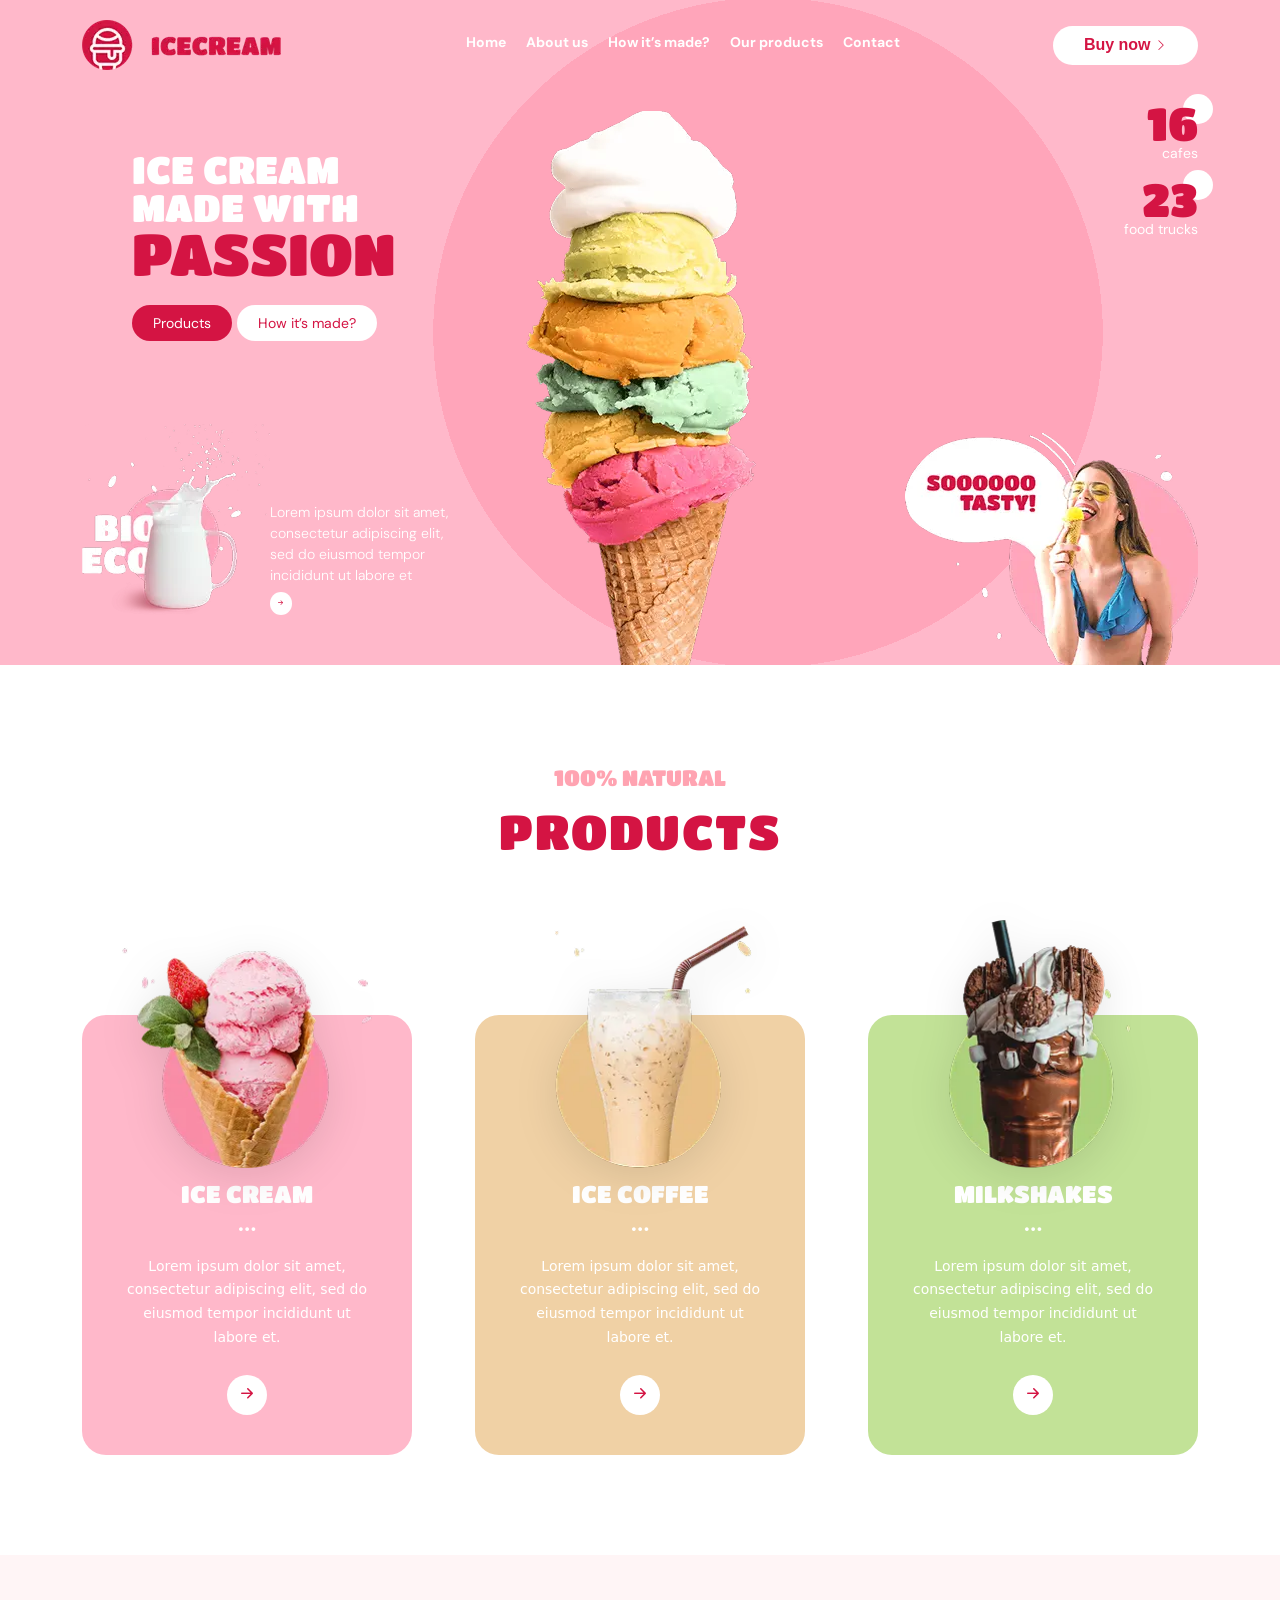
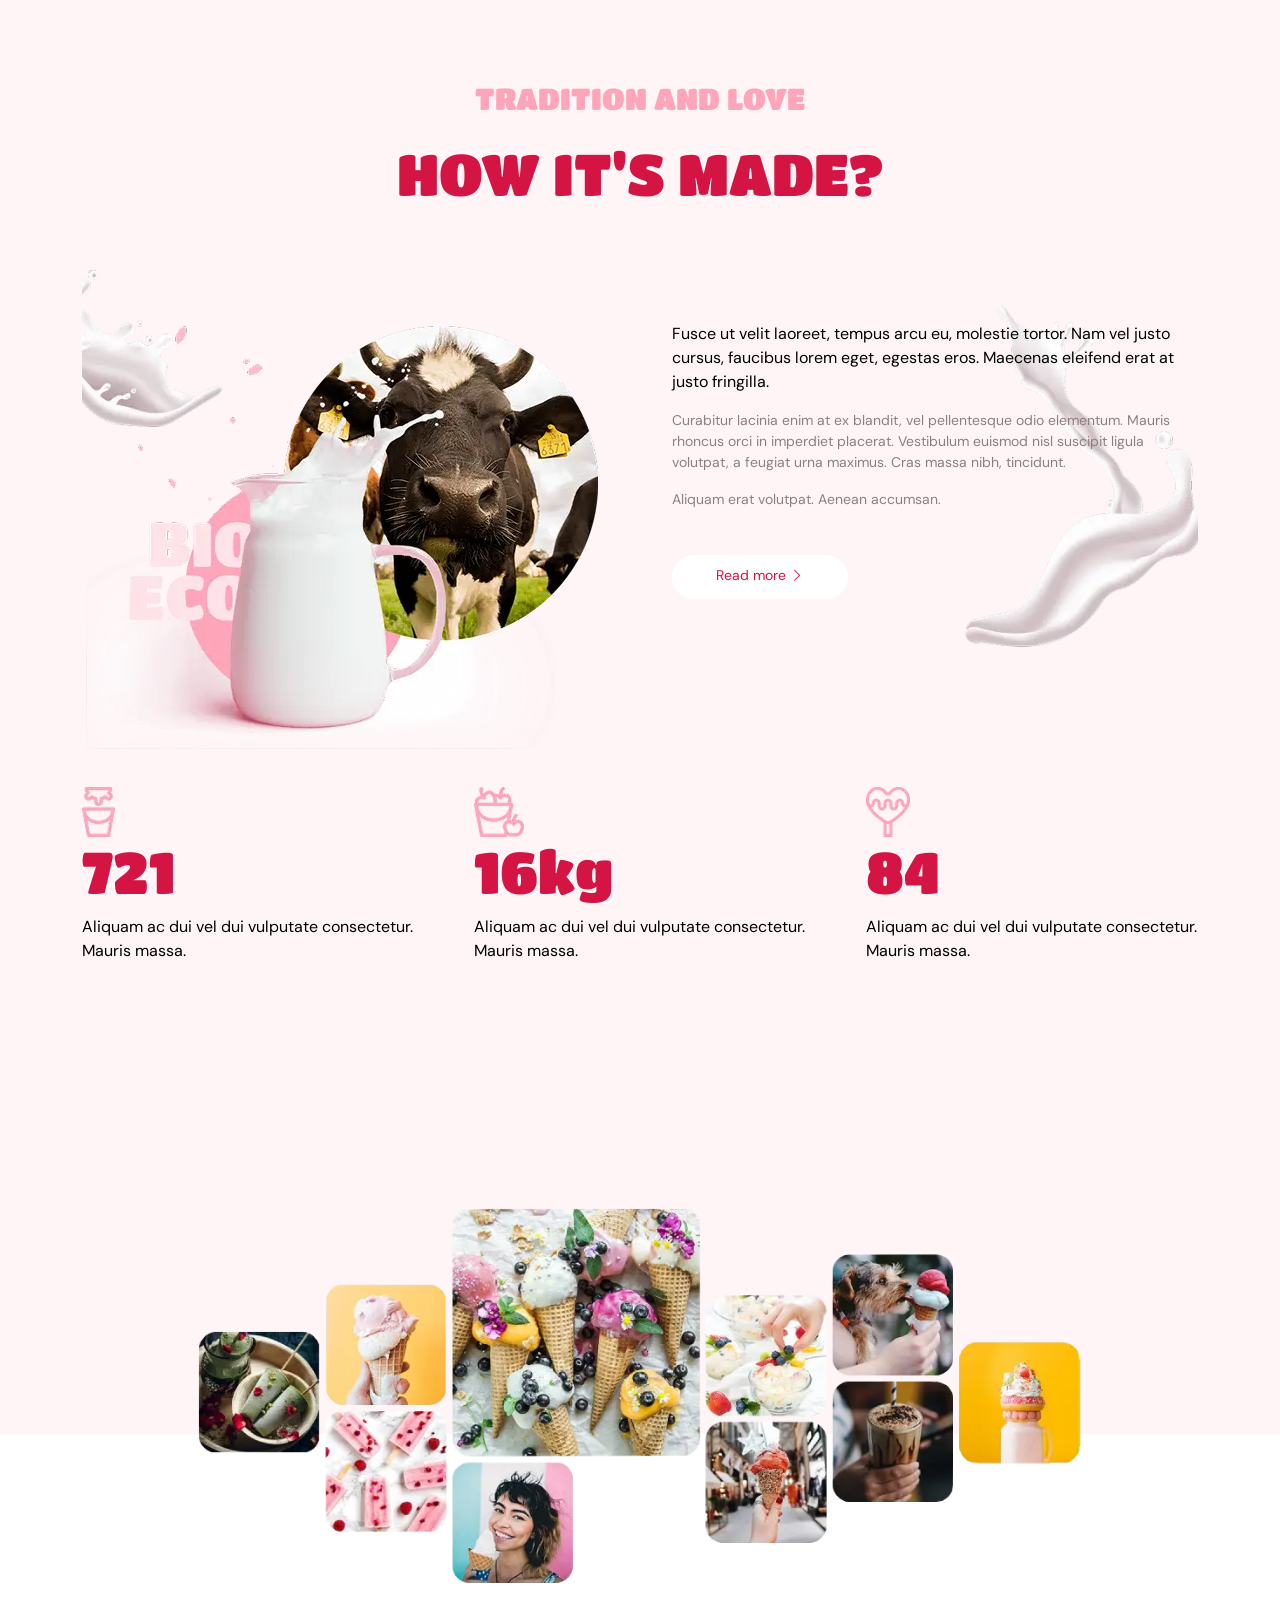
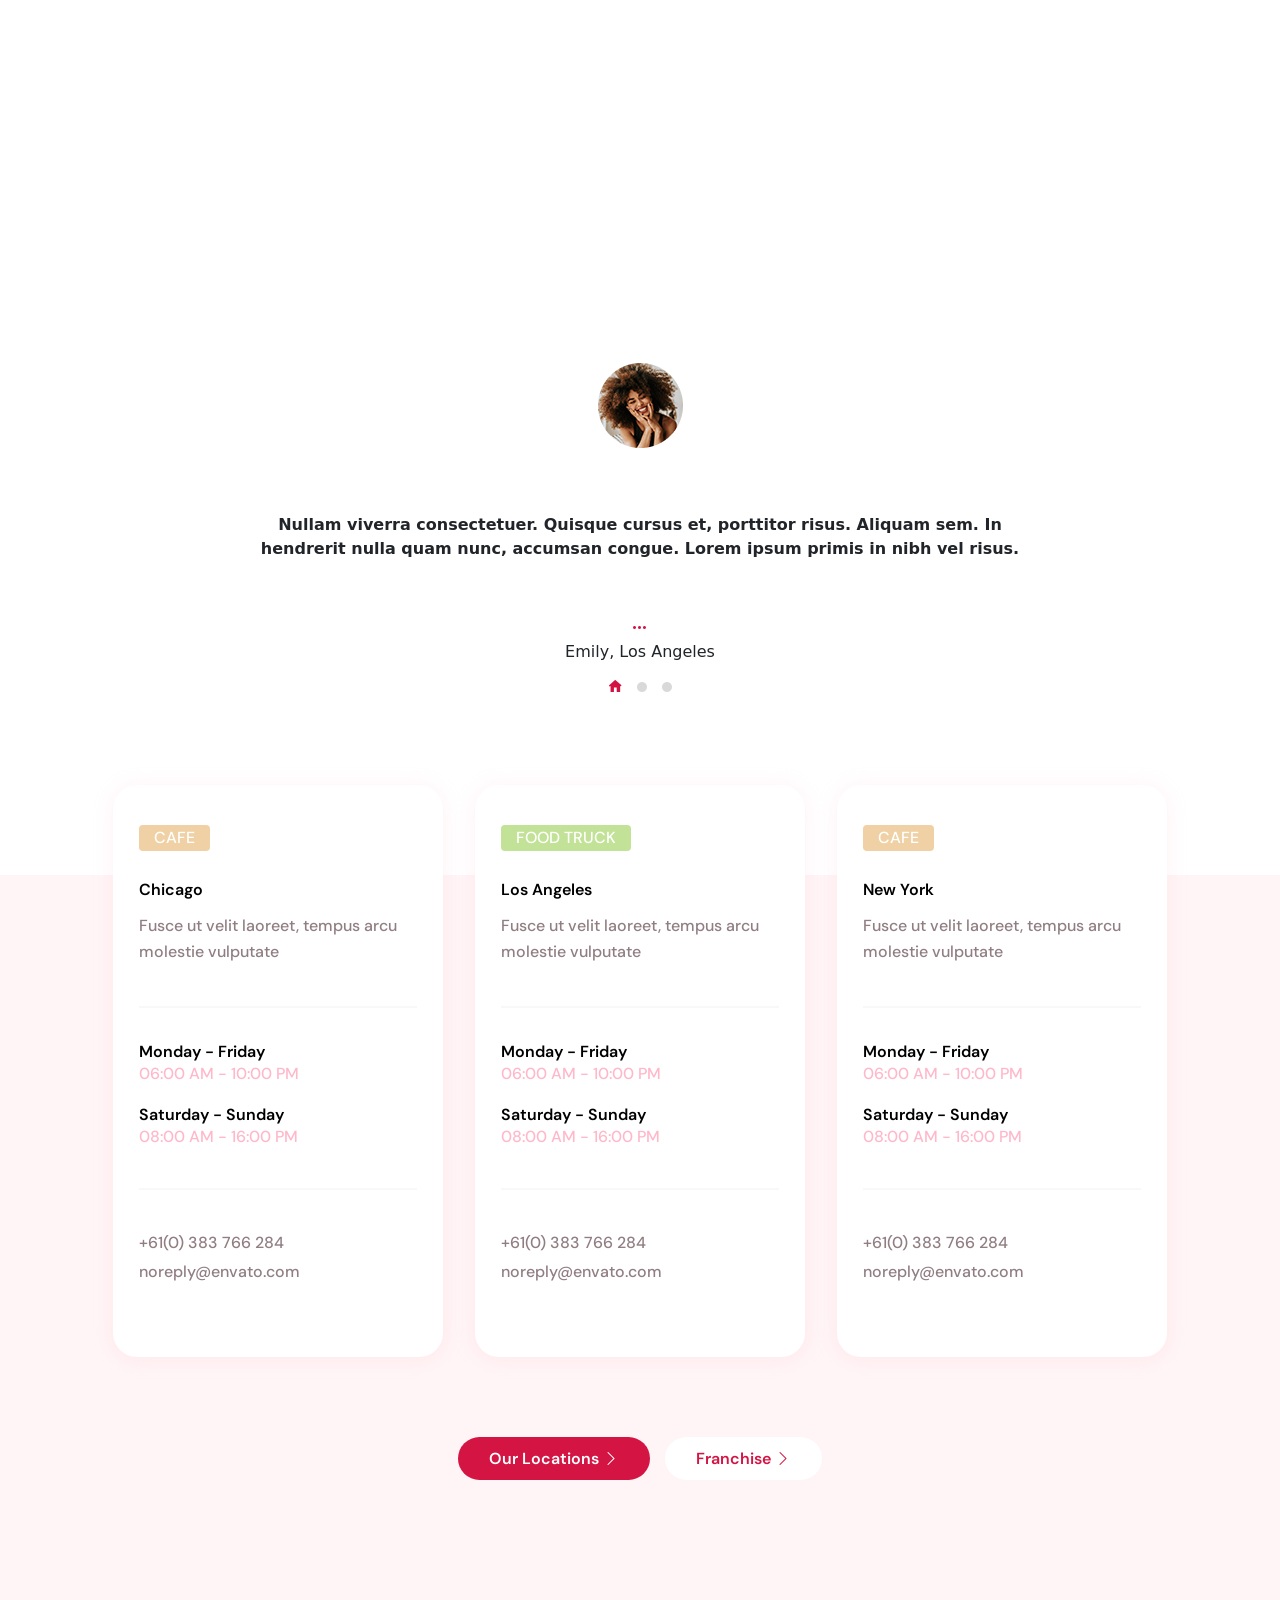
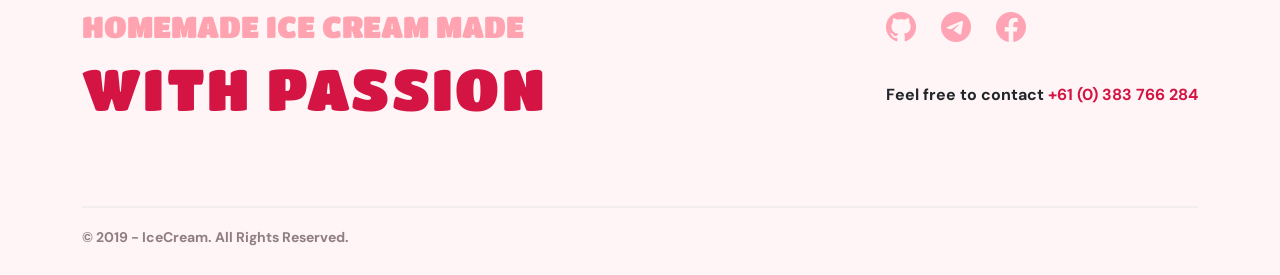
==== commit 32e15df7: "IM SO HAPPY IM JUMPING AROUND RAHHHHH header, 5-s modals are done" ====
--- a/index.html
+++ b/index.html
@@ -46,34 +46,34 @@
 				</ul>
 			</nav>
 			<div class="header-holder">
-				<!-- <i class="bi bi-list"></i> -->
+				<button class="listik" data-modal-open-header>
+					<i class="bi bi-list"></i>
+				</button>
 				<button class="btn header--btn">
 					Buy now <i class="bi bi-chevron-right"></i>
 				</button>
 			</div>
 
-
-
-			<button class="hamburger" id="triggerBtn" aria-label="Відкрити меню">
-				<i class="bi bi-list"></i>
-			</button>
-			<div class="menu-overlay" id="overlay"></div>
-			<div class="drawer" id="drawer" role="dialog" aria-label="Навігаційне меню">
-				<button class="drawer-close" id="closeBtn" aria-label="Закрити меню">
-					<i class="bi bi-x-lg"></i>
-				</button>
-				<button class="drawer-cta">
-					Buy now <i class="bi bi-chevron-right"></i>
-				</button>
-				<nav class="drawer-nav">
-					<a href="#">Home</a>
-					<a href="#">About us</a>
-					<a href="#">How it's made?</a>
-					<a href="#">Our products</a>
-					<a href="#">Contact</a>
-				</nav>
-			</div>
-
+			<div class="backdrop-header is-hidden-header" data-modal-header>
+				<div class="modal-header">
+					<div class="modal-header--holder">
+						<button class="btn-close-header" data-modal-close-header>
+							<i class="bi bi-x-lg"></i>
+						</button>
+						<button class="btn header--btn header--btn-modal">
+							Buy now <i class="bi bi-chevron-right"></i>
+						</button>
+						<nav class="drawer-nav">
+							<a class="header-link" href="#">Home</a>
+							<a class="header-link" href="#">About us</a>
+							<a class="header-link" href="#">How it's made?</a>
+							<a class="header-link" href="#">Our products</a>
+							<a class="header-link" href="#">Contact</a>
+						</nav>
+					</div>
+
+				</div>
+			</div>
 
 		</div>
 	</header>
@@ -165,13 +165,13 @@
 						<button id="openModal" class="product--btn">
 							<i class="bi bi-arrow-right-short"></i>
 						</button>
-				</div>
-				<div class="backdrop-product is-hidden-product" data-modal-product>
-					<div class="modal-product">
-						<button class="btn-close-product" data-modal-close-product>✕</button>
-						<h2>qwe</h2>
-					</div>
-				</div>
+					</div>
+					<div class="backdrop-product is-hidden-product" data-modal-product>
+						<div class="modal-product">
+							<button class="btn-close-product" data-modal-close-product>✕</button>
+							<h2>qwe</h2>
+						</div>
+					</div>
 		</section>
 		<section class="howmade">
 			<div class="container how-made--container">
@@ -320,9 +320,47 @@
 					</div>
 				</div>
 				<div class="locations-buttons">
-					<button id="openModal--loc" class="btn location--btn-red">Our Locations <i
+					<button class="btn location--btn-red" data-modal-open-loc>Our Locations <i
 							class="bi bi-chevron-right"></i></button>
 					<button class="btn location--btn-white">Franchise <i class="bi bi-chevron-right"></i></button>
+				</div>
+				<div class="backdrop-loc is-hidden-loc" data-modal-loc>
+					<div class="modal-loc" style="border-radius: 20px;">
+						<span class="btn-close-loc" data-modal-close-loc>
+							<svg width="25" height="25" viewBox="0 0 25 25" fill="none"
+								xmlns="http://www.w3.org/2000/svg">
+								<g clip-path="url(#clip0_81653_782)">
+									<line x1="1.5" y1="-1.5" x2="28.5" y2="-1.5"
+										transform="matrix(-0.707107 0.707107 0.707107 0.707107 23.2132 4)"
+										stroke="#D41443" stroke-width="3" stroke-linecap="round" />
+									<line x1="4.12132" y1="4" x2="23.2132" y2="23.0919" stroke="#D41443"
+										stroke-width="3" stroke-linecap="round" />
+								</g>
+								<defs>
+									<clipPath id="clip0_81653_782">
+										<rect width="25" height="25" fill="white" />
+									</clipPath>
+								</defs>
+							</svg>
+						</span>
+						<div class="modalka">
+							<div class="modalka-left">
+								<h2 class="title modalka--title">visit us!</h2>
+								<p class="text modalka--text">We are always there! Visit our <br>
+									nearest cafe and try our new <br>
+									products.</p>
+								<div class="modalka-left--buttons">
+									<button class="btn modalka--btn-red">Find nearest locations <i
+											class="bi bi-chevron-right"></i></button>
+									<button class="btn modalka--btn-white">More info <i
+											class="bi bi-chevron-right"></i></button>
+								</div>
+							</div>
+							<div class="modalka-right">
+								<img class="path-img" src="./image/path.webp" alt="path">
+							</div>
+						</div>
+					</div>
 				</div>
 			</div>
 		</section>
--- a/sass/main.css
+++ b/sass/main.css
@@ -689,10 +689,15 @@
   left: 0;
   width: 100%;
   height: 100%;
-  background-color: rgba(255, 0, 170, 0.5);
-  z-index: 100;
-}
-
+  background: rgba(0, 0, 0, 0.4);
+  display: flex;
+  align-items: center;
+  justify-content: center;
+  z-index: 1000;
+  opacity: 1;
+  visibility: visible;
+  transition: all 0.3s ease;
+}
 .backdrop-product.is-hidden-product {
   opacity: 0;
   visibility: hidden;
@@ -700,19 +705,353 @@
 }
 
 .modal-product {
+  position: relative;
+  width: 800px;
+  max-width: 95%;
+  background: #f6a7b5;
+  border-radius: 25px;
+  padding: 40px;
+  color: #fff;
+  font-family: "Montserrat", sans-serif;
+}
+
+.btn-close-product {
   position: absolute;
-  top: 50%;
-  left: 50%;
-  transform: translate(-50%, -50%);
-  min-width: 400px;
-  min-height: 200px;
-  padding: 24px;
-  background-color: #f2f2f2;
-  border-radius: 8px;
-  box-shadow: 0 4px 24px rgba(0, 0, 0, 0.2);
-  color: blue;
-}
-
+  top: 20px;
+  right: 20px;
+  background: transparent;
+  border: none;
+  font-size: 24px;
+  cursor: pointer;
+  color: #ff2e63;
+}
+
+.modal-product-content {
+  display: flex;
+  align-items: center;
+  gap: 40px;
+  margin-bottom: 40px;
+}
+
+.modal-product-left {
+  flex: 1;
+  display: flex;
+  justify-content: center;
+}
+
+.modal-product-image-wrapper {
+  width: 250px;
+  height: 250px;
+  background: rgba(255, 255, 255, 0.2);
+  border-radius: 50%;
+  display: flex;
+  align-items: center;
+  justify-content: center;
+}
+
+.modal-product-image {
+  width: 180px;
+  height: auto;
+}
+
+.modal-product-right {
+  flex: 1;
+}
+
+.modal-product-title {
+  font-size: 28px;
+  font-weight: 800;
+  margin-bottom: 20px;
+  letter-spacing: 1px;
+}
+
+.modal-product-list {
+  list-style: disc;
+  padding-left: 20px;
+}
+.modal-product-list li {
+  margin-bottom: 10px;
+  font-size: 16px;
+}
+
+.modal-product-subtitle {
+  font-size: 26px;
+  font-weight: 800;
+  margin-bottom: 15px;
+}
+
+.modal-product-text {
+  font-size: 15px;
+  line-height: 1.6;
+  max-width: 600px;
+}
+
+@media (max-width: 768px) {
+  .modal-product-content {
+    flex-direction: column;
+    text-align: center;
+  }
+  .modal-product-right {
+    align-items: center;
+  }
+  .modal-product-list {
+    padding-left: 0;
+    list-style-position: inside;
+  }
+  .modal-product-image-wrapper {
+    width: 200px;
+    height: 200px;
+  }
+  .modal-product-image {
+    width: 150px;
+  }
+}
+.backdrop-product2 {
+  position: fixed;
+  top: 0;
+  left: 0;
+  width: 100%;
+  height: 100%;
+  background: rgba(0, 0, 0, 0.4);
+  display: flex;
+  align-items: center;
+  justify-content: center;
+  z-index: 1000;
+  opacity: 1;
+  visibility: visible;
+  transition: all 0.3s ease;
+}
+.backdrop-product2.is-hidden-product2 {
+  opacity: 0;
+  visibility: hidden;
+  pointer-events: none;
+}
+
+.modal-product2 {
+  position: relative;
+  width: 800px;
+  max-width: 95%;
+  background: #F0D1A5;
+  border-radius: 25px;
+  padding: 40px;
+  color: #fff;
+  font-family: "Montserrat", sans-serif;
+}
+
+.btn-close-product2 {
+  position: absolute;
+  top: 20px;
+  right: 20px;
+  background: transparent;
+  border: none;
+  font-size: 24px;
+  cursor: pointer;
+  color: #ff2e63;
+}
+
+.modal-product-content2 {
+  display: flex;
+  align-items: center;
+  gap: 40px;
+  margin-bottom: 40px;
+}
+
+.modal-product-left2 {
+  flex: 1;
+  display: flex;
+  justify-content: center;
+}
+
+.modal-product-image-wrapper2 {
+  width: 250px;
+  height: 250px;
+  background: rgba(255, 255, 255, 0.2);
+  border-radius: 50%;
+  display: flex;
+  align-items: center;
+  justify-content: center;
+}
+
+.modal-product-image2 {
+  width: 180px;
+  height: auto;
+}
+
+.modal-product-right2 {
+  flex: 1;
+}
+
+.modal-product-title2 {
+  font-size: 28px;
+  font-weight: 800;
+  margin-bottom: 20px;
+  letter-spacing: 1px;
+}
+
+.modal-product-list2 {
+  list-style: disc;
+  padding-left: 20px;
+}
+.modal-product-list2 li {
+  margin-bottom: 10px;
+  font-size: 16px;
+}
+
+.modal-product-subtitle2 {
+  font-size: 26px;
+  font-weight: 800;
+  margin-bottom: 15px;
+}
+
+.modal-product-text2 {
+  font-size: 15px;
+  line-height: 1.6;
+  max-width: 600px;
+}
+
+@media (max-width: 768px) {
+  .modal-product-content2 {
+    flex-direction: column;
+    text-align: center;
+  }
+  .modal-product-right2 {
+    align-items: center;
+  }
+  .modal-product-list2 {
+    padding-left: 0;
+    list-style-position: inside;
+  }
+  .modal-product-image-wrapper2 {
+    width: 200px;
+    height: 200px;
+  }
+  .modal-product-image2 {
+    width: 150px;
+  }
+}
+.backdrop-product3 {
+  position: fixed;
+  top: 0;
+  left: 0;
+  width: 100%;
+  height: 100%;
+  background: rgba(0, 0, 0, 0.4);
+  display: flex;
+  align-items: center;
+  justify-content: center;
+  z-index: 1000;
+  opacity: 1;
+  visibility: visible;
+  transition: all 0.3s ease;
+}
+.backdrop-product3.is-hidden-product3 {
+  opacity: 0;
+  visibility: hidden;
+  pointer-events: none;
+}
+
+.modal-product3 {
+  position: relative;
+  width: 800px;
+  max-width: 95%;
+  background: #C2E297;
+  border-radius: 25px;
+  padding: 40px;
+  color: #fff;
+  font-family: "Montserrat", sans-serif;
+}
+
+.btn-close-product3 {
+  position: absolute;
+  top: 20px;
+  right: 20px;
+  background: transparent;
+  border: none;
+  font-size: 24px;
+  cursor: pointer;
+  color: #ff2e63;
+}
+
+.modal-product-content3 {
+  display: flex;
+  align-items: center;
+  gap: 40px;
+  margin-bottom: 40px;
+}
+
+.modal-product-left3 {
+  flex: 1;
+  display: flex;
+  justify-content: center;
+}
+
+.modal-product-image-wrapper3 {
+  width: 250px;
+  height: 250px;
+  background: rgba(255, 255, 255, 0.2);
+  border-radius: 50%;
+  display: flex;
+  align-items: center;
+  justify-content: center;
+}
+
+.modal-product-image3 {
+  width: 180px;
+  height: auto;
+}
+
+.modal-product-right3 {
+  flex: 1;
+}
+
+.modal-product-title3 {
+  font-size: 28px;
+  font-weight: 800;
+  margin-bottom: 20px;
+  letter-spacing: 1px;
+}
+
+.modal-product-list3 {
+  list-style: disc;
+  padding-left: 20px;
+}
+.modal-product-list3 li {
+  margin-bottom: 10px;
+  font-size: 16px;
+}
+
+.modal-product-subtitle3 {
+  font-size: 26px;
+  font-weight: 800;
+  margin-bottom: 15px;
+}
+
+.modal-product-text3 {
+  font-size: 15px;
+  line-height: 1.6;
+  max-width: 600px;
+}
+
+@media (max-width: 768px) {
+  .modal-product-content3 {
+    flex-direction: column;
+    text-align: center;
+  }
+  .modal-product-right3 {
+    align-items: center;
+  }
+  .modal-product-list3 {
+    padding-left: 0;
+    list-style-position: inside;
+  }
+  .modal-product-image-wrapper3 {
+    width: 200px;
+    height: 200px;
+  }
+  .modal-product-image3 {
+    width: 150px;
+  }
+}
 .howmade {
   display: flex;
   flex-direction: column;
--- a/css/main.css
+++ b/css/main.css
@@ -82,132 +82,106 @@
   background-color: #ECEBEB;
   color: #d41443;
 }
+.header .header--btn-modal {
+  width: 100%;
+  display: block;
+  font-family: "`DM Sans", sans-serif;
+  font-weight: 700;
+  font-size: 16px;
+  line-height: 100%;
+  letter-spacing: 0%;
+  text-align: center;
+  color: #d41443;
+  background-color: #ffffff;
+  margin-top: 20px;
+  padding: 13px;
+  border-radius: 60px;
+}
+.header .header--btn-modal:hover {
+  background-color: #ECEBEB;
+  color: #d41443;
+}
 .header .header-nav {
   display: flex;
   flex-direction: row;
   gap: 20px;
 }
 
-.menu-overlay {
-  position: fixed;
-  inset: 0;
-  background: rgba(0, 0, 0, 0.45);
-  z-index: 100;
-  opacity: 0;
-  pointer-events: none;
-  transition: opacity 0.35s cubic-bezier(0.4, 0, 0.2, 1);
-}
-
-.menu-overlay.active {
-  opacity: 1;
-  pointer-events: all;
-}
-
-.drawer {
+.no-scroll {
+  overflow: hidden;
+}
+
+.backdrop-header {
   position: fixed;
   top: 0;
+  left: 0;
+  width: 100%;
+  height: 100%;
+  background: rgba(124, 103, 103, 0.563);
+  transition: opacity 0.3s ease;
+  z-index: 1000;
+}
+
+.backdrop-header.is-hidden-header {
+  opacity: 0;
+  visibility: hidden;
+  pointer-events: none;
+}
+
+.modal-header {
+  position: absolute;
+  top: 0;
   right: 0;
-  height: 100vh;
-  width: 240px;
-  background: #e8597a;
-  z-index: 200;
-  display: flex;
-  flex-direction: column;
+  width: 250px;
+  height: 100%;
+  background: rgb(225, 121, 146);
+  padding: 0;
+  display: flex;
+  flex-direction: column;
+  box-shadow: -5px 0 20px rgba(0, 0, 0, 0.2);
   transform: translateX(100%);
-  transition: transform 0.35s cubic-bezier(0.4, 0, 0.2, 1);
-}
-
-.drawer.open {
+  transition: transform 0.4s ease;
+}
+.modal-header--holder {
+  width: 100%;
+}
+
+.backdrop-header:not(.is-hidden-header) .modal-header {
   transform: translateX(0);
 }
 
-.drawer-close {
-  align-self: flex-end;
-  margin: 14px 14px 0 0;
+.btn-close-header {
+  display: flex;
+  justify-self: end;
   background: none;
   border: none;
-  cursor: pointer;
-  color: #fff;
-  font-size: 20px;
-  width: 32px;
-  height: 32px;
-  display: flex;
-  align-items: center;
-  justify-content: center;
-  border-radius: 50%;
-  transition: background 0.2s;
-  padding: 0;
-}
-
-.drawer-close:hover {
-  background: rgba(255, 255, 255, 0.15);
-}
-
-.drawer-cta {
-  margin: 14px auto 0;
-  background: #fff;
-  border: none;
-  border-radius: 24px;
-  padding: 9px 22px;
+  color: white;
+}
+
+.header-link {
+  font-family: "DM Sans", sans-serif;
+  font-weight: 700;
   font-size: 14px;
-  font-weight: 700;
-  color: #e8597a;
-  display: flex;
-  align-items: center;
-  gap: 6px;
-  cursor: pointer;
-  transition: background 0.2s, transform 0.2s;
-}
-
-.drawer-cta:hover {
-  background: #fde8ed;
-  transform: scale(1.03);
-}
-
-.drawer-nav {
-  margin-top: 28px;
-  padding: 0 28px;
-  display: flex;
-  flex-direction: column;
-}
-
-.drawer-nav a {
-  color: #fff;
+  line-height: 100%;
+  letter-spacing: 0%;
   text-decoration: none;
-  font-size: 15px;
-  font-weight: 500;
-  padding: 10px 0;
-  opacity: 0.9;
-  border-bottom: 0.5px solid rgba(255, 255, 255, 0.18);
-  transition: opacity 0.2s, padding-left 0.2s;
-}
-
-.drawer-nav a:first-child {
-  opacity: 1;
-  font-weight: 700;
-}
-
-.drawer-nav a:last-child {
-  border-bottom: none;
-}
-
-.drawer-nav a:hover {
-  opacity: 1;
-  padding-left: 6px;
-}
-
-.hamburger {
-  position: absolute;
-  top: 16px;
-  right: 16px;
-  z-index: 50;
+  color: white;
+  transition: transform 0.3s ease, color 0.3s ease;
+}
+.header-link:hover {
+  color: #d41443;
+}
+
+.listik {
   background: none;
   border: none;
-  cursor: pointer;
-  color: #e8597a;
-  font-size: 28px;
-  line-height: 1;
-  padding: 4px;
+  font-size: 25px;
+  color: #d41443;
+}
+@media (min-width: 1024px) {
+  .listik {
+    display: none;
+  }
 }
 
 body {
@@ -660,14 +634,14 @@
   align-items: center;
   cursor: pointer;
   padding: 10px;
-  transition: transform 0.8s ease-out;
+  transition: transform 0.2s ease-out;
 }
 .product--btn i {
   color: #ffb7c5;
   font-size: 24px;
 }
 .product--btn:hover {
-  transform: translate(5px, -5px) rotate(-45deg);
+  transform: rotate(-45deg);
 }
 .product--pink .product--btn i {
   color: #d41443;
@@ -683,56 +657,34 @@
   overflow: hidden;
 }
 
-.modal-qq {
-  display: none;
+.backdrop-product {
   position: fixed;
-  z-index: 1000;
+  top: 0;
   left: 0;
-  top: 0;
   width: 100%;
   height: 100%;
-  background: rgba(0, 0, 0, 0.5);
-  justify-content: center;
-  align-items: center;
-}
-.modal-qq-content {
-  background: #ff0033;
-  border-radius: 20px;
-  padding: 30px;
-  width: 600px;
-  position: relative;
-  color: #fff;
-}
-.modal-qq .close-btn {
+  background-color: rgba(255, 0, 170, 0.5);
+  z-index: 100;
+}
+
+.backdrop-product.is-hidden-product {
+  opacity: 0;
+  visibility: hidden;
+  pointer-events: none;
+}
+
+.modal-product {
   position: absolute;
-  top: 15px;
-  right: 20px;
-  font-size: 28px;
-  cursor: pointer;
-}
-.modal-qq-inner {
-  display: flex;
-  gap: 20px;
-  align-items: center;
-}
-.modal-qq-left img {
-  width: 200px;
-  border-radius: 50%;
-}
-.modal-qq-right h3 {
-  font-size: 18px;
-  margin-bottom: 10px;
-}
-.modal-qq-right ul {
-  margin-bottom: 20px;
-}
-.modal-qq-right ul li {
-  list-style: disc;
-  margin-left: 20px;
-}
-.modal-qq-right p {
-  font-size: 14px;
-  line-height: 1.4;
+  top: 50%;
+  left: 50%;
+  transform: translate(-50%, -50%);
+  min-width: 400px;
+  min-height: 200px;
+  padding: 24px;
+  background-color: #f2f2f2;
+  border-radius: 8px;
+  box-shadow: 0 4px 24px rgba(0, 0, 0, 0.2);
+  color: blue;
 }
 
 .howmade {
@@ -1446,29 +1398,37 @@
     margin-bottom: 95px;
   }
 }
-.modal--loc {
-  display: none;
+.backdrop-loc {
   position: fixed;
-  z-index: 1000;
+  top: 0;
   left: 0;
-  top: 0;
   width: 100%;
   height: 100%;
-  background-color: rgba(0, 0, 0, 0.5);
-}
-
-.modal-content--loc {
-  background-color: #fff;
-  margin: 10% auto;
-  padding: 20px;
-  width: 600px;
-  max-width: 600px;
-  height: 350px;
+  background-color: rgba(124, 103, 103, 0.563);
+  transition: opacity 0.3s ease;
+  z-index: 100;
+}
+
+.backdrop-loc.is-hidden-loc {
+  opacity: 0;
+  visibility: hidden;
+  pointer-events: none;
+}
+
+.modal-loc {
   position: relative;
-  animation: modalOpen 0.3s;
-}
-
-.close-btn--loc {
+  top: 50%;
+  left: 50%;
+  transform: translate(-50%, -50%);
+  max-width: 700px;
+  min-height: 200px;
+  padding: 30px 60px;
+  background-color: rgb(255, 245, 246);
+  box-shadow: 0 4px 24px rgba(0, 0, 0, 0.2);
+  color: blue;
+}
+
+.btn-close-loc {
   position: absolute;
   top: 10px;
   right: 15px;
@@ -1476,16 +1436,61 @@
   cursor: pointer;
 }
 
-@keyframes modalOpen {
-  from {
-    opacity: 0;
-    transform: translateY(-50px);
-  }
-  to {
-    opacity: 1;
-    transform: translateY(0);
-  }
-}
+.modalka {
+  display: flex;
+  flex-direction: row;
+  gap: 70px;
+}
+.modalka-left {
+  display: flex;
+  flex-direction: column;
+  justify-content: space-between;
+}
+.modalka-left--buttons {
+  display: flex;
+  flex-direction: column;
+  gap: 20px;
+}
+.modalka-left .btn {
+  font-family: "DM Sans", sans-serif;
+  font-weight: 700;
+  font-size: 16px;
+  line-height: 100%;
+  letter-spacing: 0%;
+  text-align: center;
+  vertical-align: middle;
+  border-radius: 22px;
+  height: 44px;
+}
+.modalka-left .modalka--btn-red {
+  width: 242px;
+  background-color: #d41443;
+  color: white;
+}
+.modalka-left .modalka--btn-white {
+  width: 180px;
+  background-color: white;
+  color: #d41443;
+}
+.modalka--title {
+  font-family: "Titan One", cursive;
+  font-weight: 400;
+  font-size: 58px;
+  line-height: 100%;
+  letter-spacing: 4%;
+  color: #d41443;
+}
+.modalka--text {
+  margin-top: -40px;
+  font-family: "DM Sans", sans-serif;
+  font-weight: 700;
+  font-style: Bold;
+  font-size: 16px;
+  line-height: 176%;
+  letter-spacing: 4%;
+  color: rgb(0, 0, 0);
+}
+
 .footer {
   width: 100%;
   background-color: #FFF5F6;
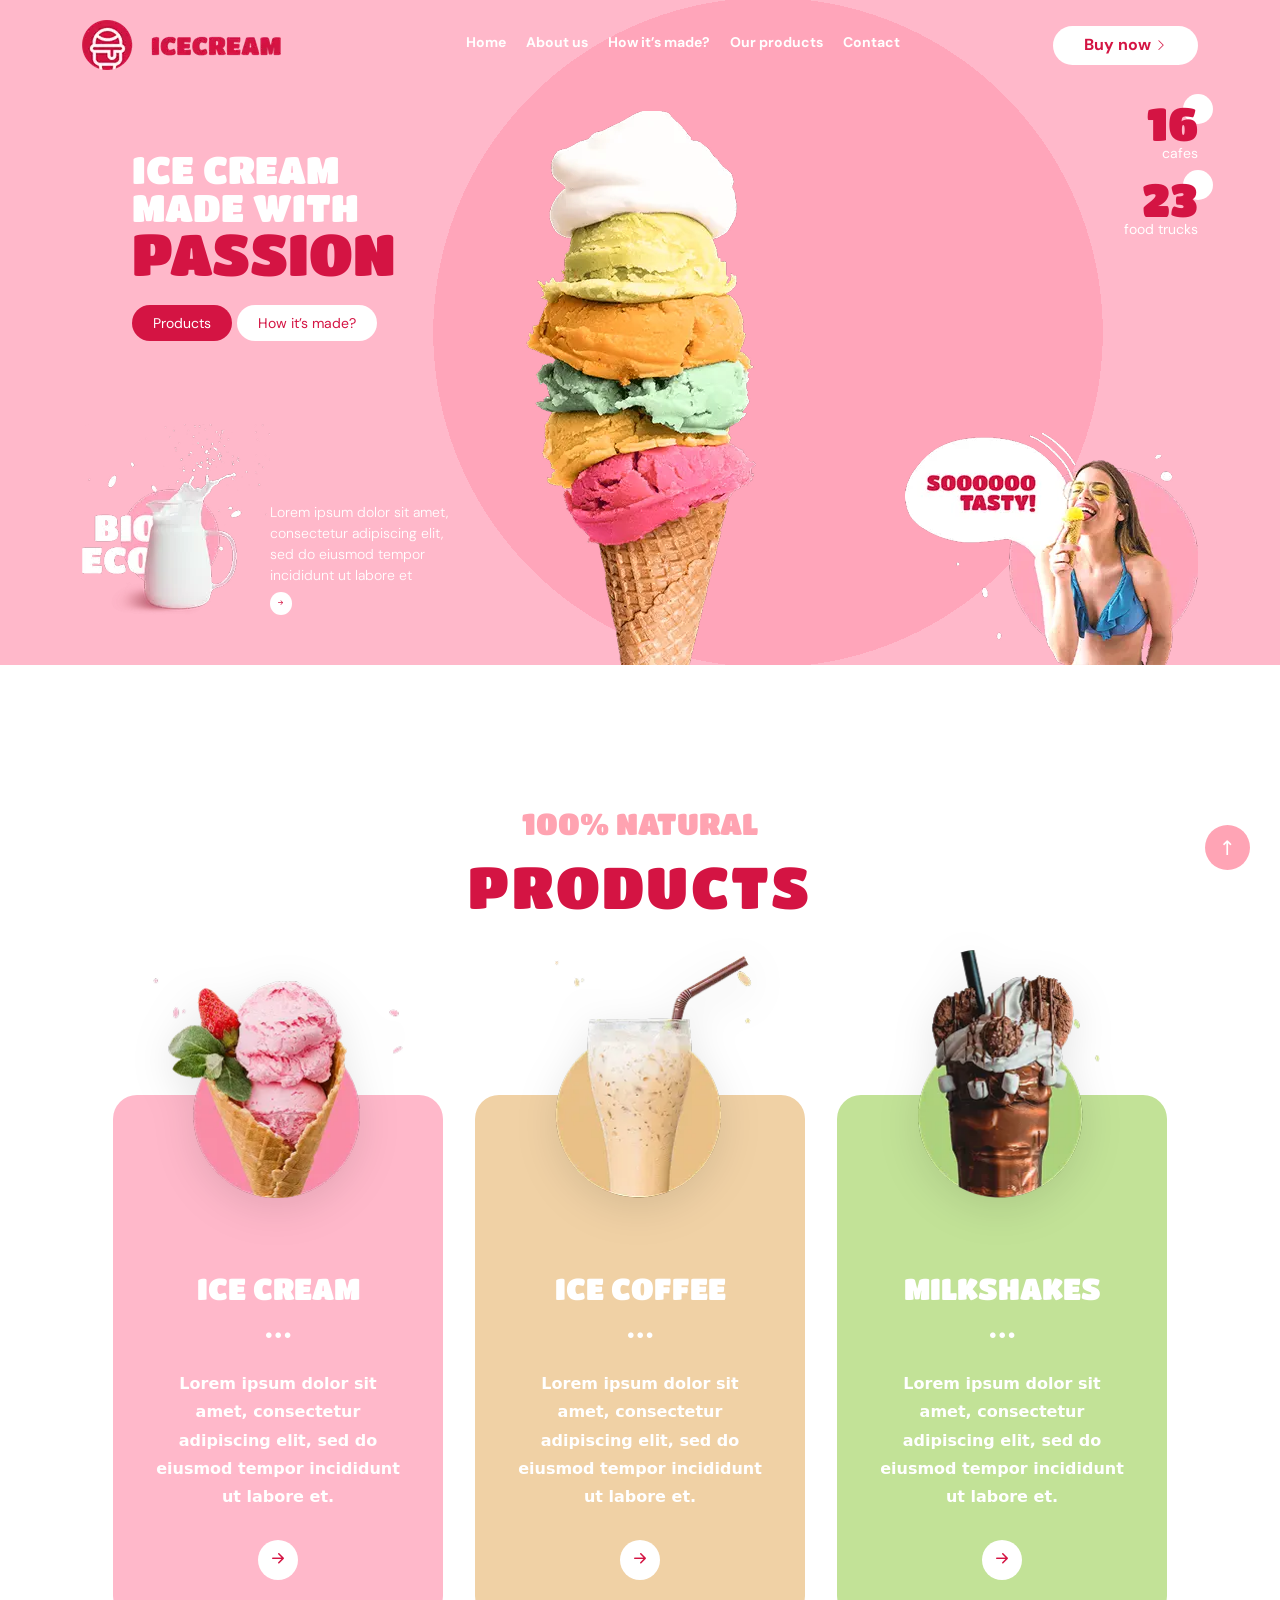
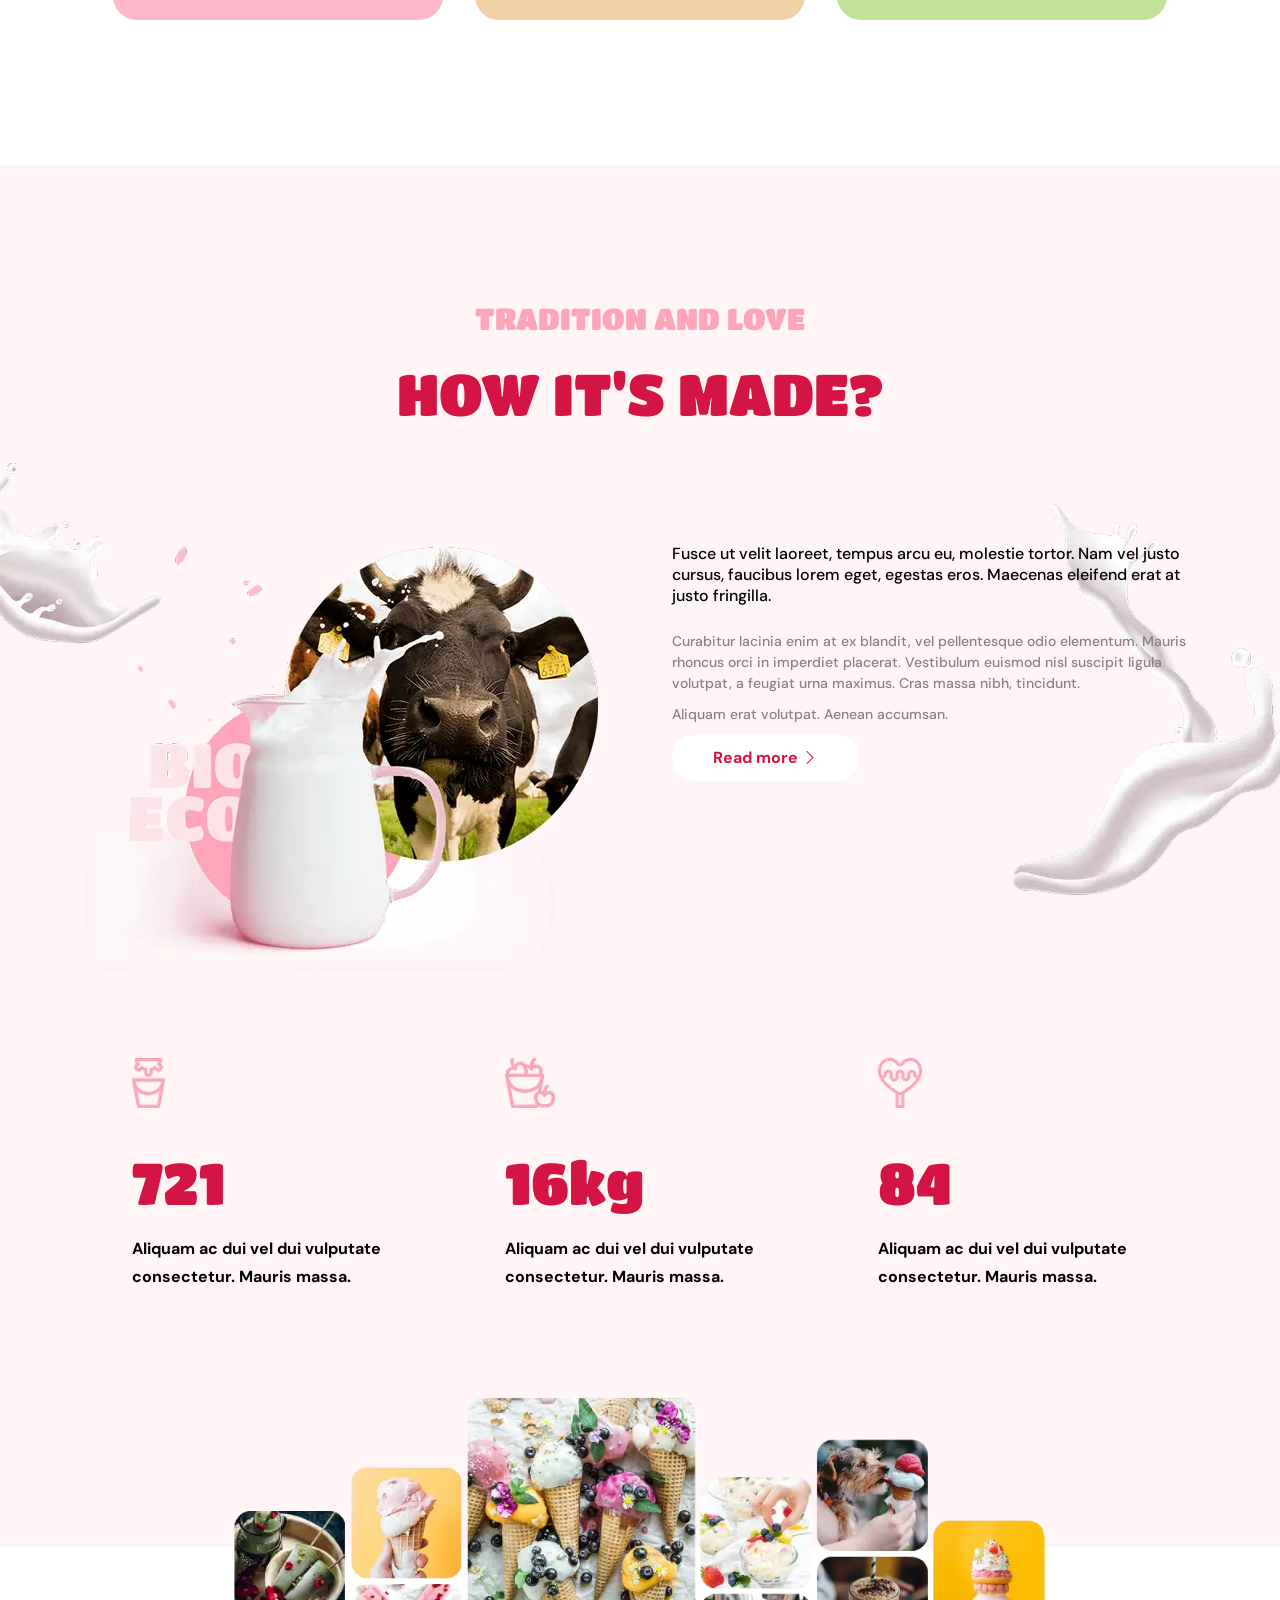
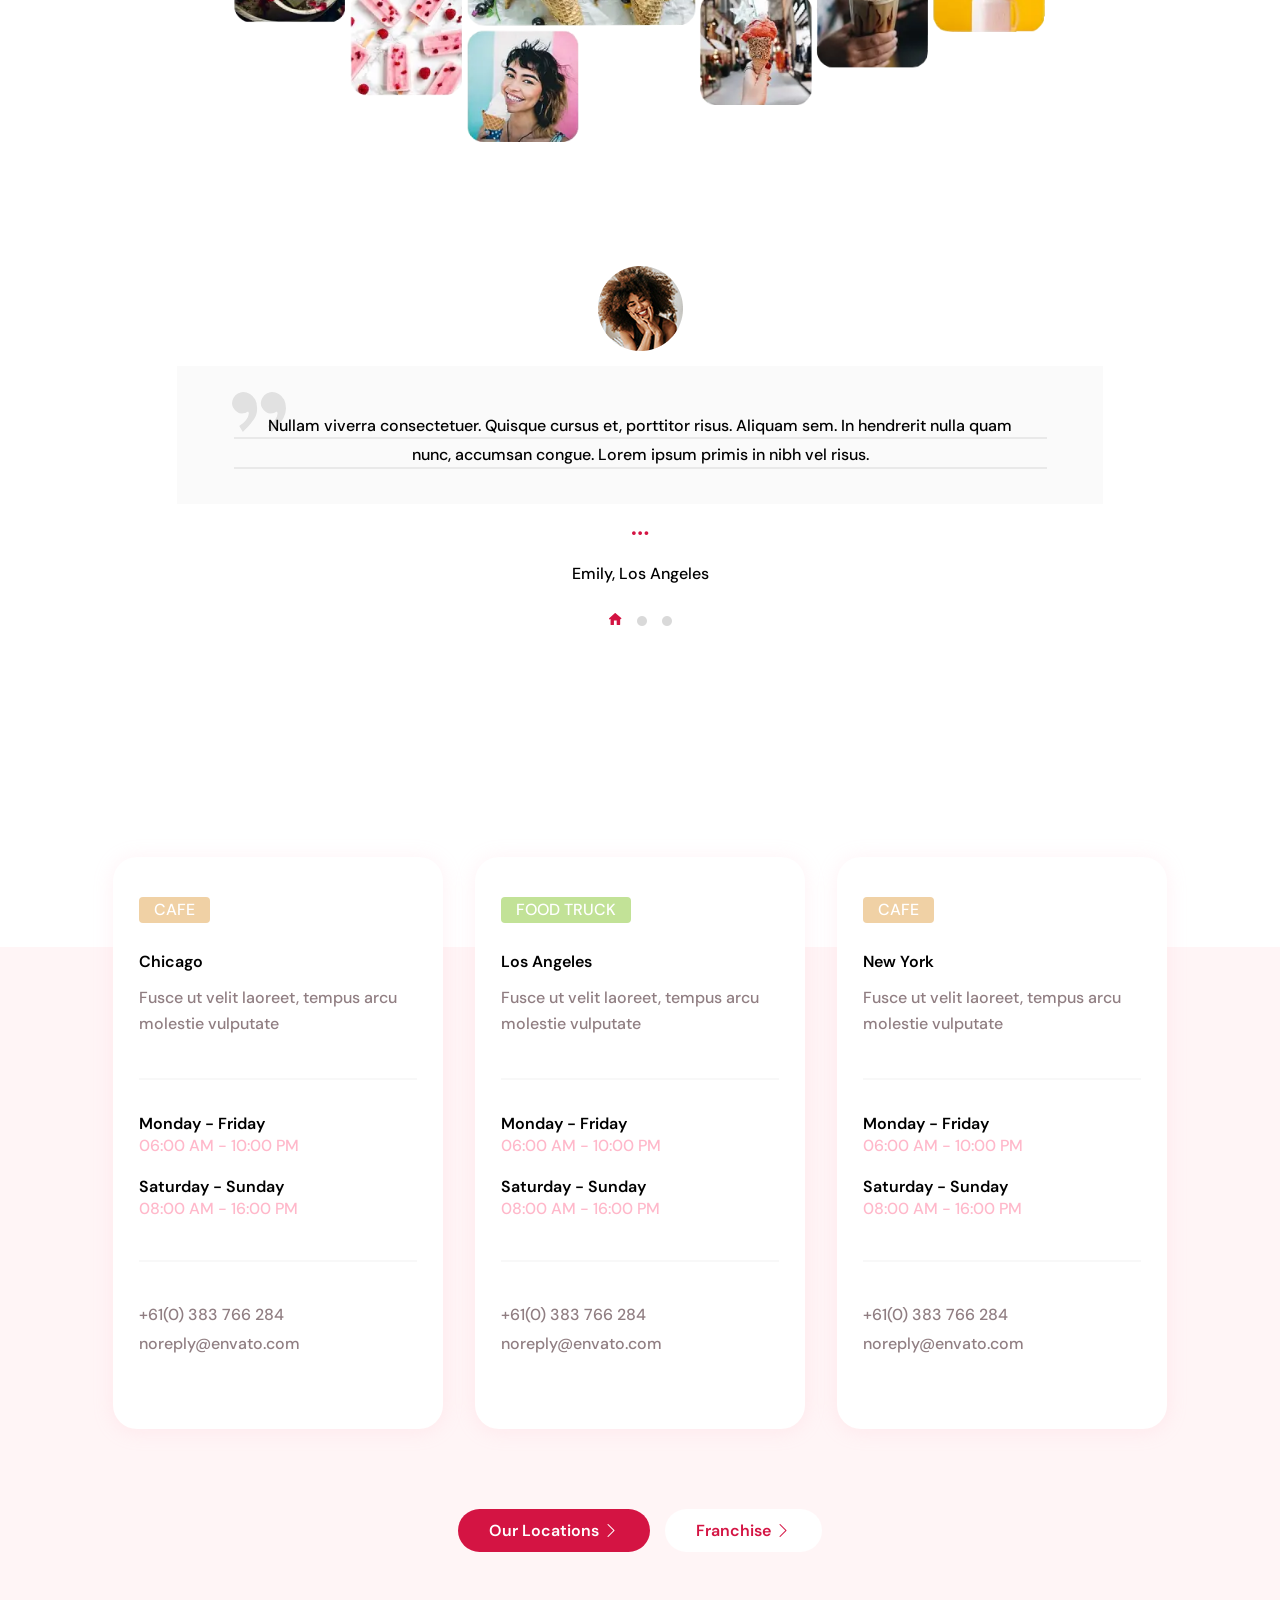
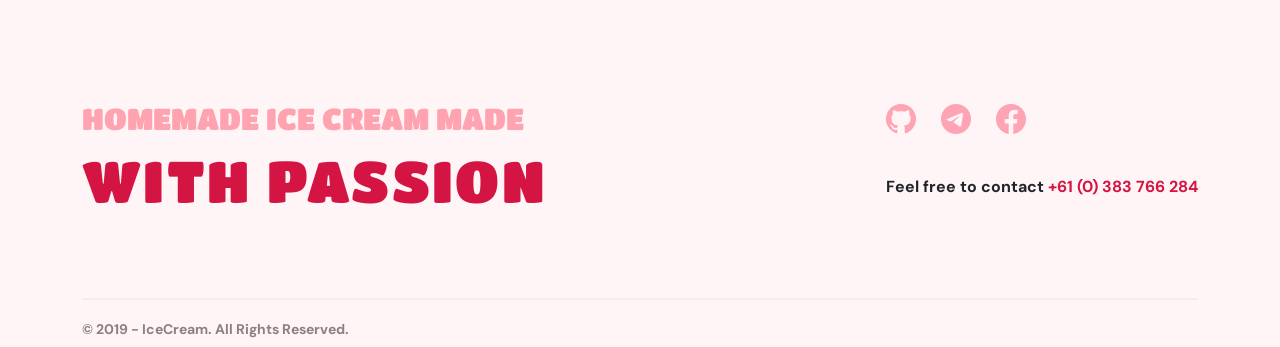
==== commit 10828849: "from now on, I'M NOT A SLAVE ANYMORE! (almost)" ====
--- a/index.html
+++ b/index.html
@@ -1,10 +1,10 @@
 <!doctype html>
-<html lang="en">
+<html lang="zxx">
 
 <head>
 	<meta charset="UTF-8" />
 	<meta name="viewport" content="width=device-width, initial-scale=1.0" />
-	<title>Document</title>
+	<title>IceCream - The Place of Tasty Women</title>
 	<link rel="stylesheet" href="./sass/main.css" />
 	<link rel="stylesheet" href="./css/main.css">
 
@@ -29,19 +29,19 @@
 			<nav class="header-nav">
 				<ul class="header-list">
 					<li class="header-item">
-						<a class="header-link" href="#">Home</a>
+						<a class="header-link" href="index.html">Home</a>
 					</li>
 					<li class="header-item">
-						<a class="header-link" href="#">About us</a>
+						<a class="header-link" href="#reviews">About us</a>
 					</li>
 					<li class="header-item">
-						<a class="header-link" href="#">How it’s made?</a>
+						<a class="header-link" href="#howmade">How it’s made?</a>
 					</li>
 					<li class="header-item">
-						<a class="header-link" href="#">Our products</a>
+						<a class="header-link" href="#products">Our products</a>
 					</li>
 					<li class="header-item">
-						<a class="header-link" href="#">Contact</a>
+						<a class="header-link" href="#locations">Contact</a>
 					</li>
 				</ul>
 			</nav>
@@ -64,11 +64,11 @@
 							Buy now <i class="bi bi-chevron-right"></i>
 						</button>
 						<nav class="drawer-nav">
-							<a class="header-link" href="#">Home</a>
-							<a class="header-link" href="#">About us</a>
-							<a class="header-link" href="#">How it's made?</a>
-							<a class="header-link" href="#">Our products</a>
-							<a class="header-link" href="#">Contact</a>
+							<a class="drawer-nav--link" href="#">Home</a>
+							<a class="drawer-nav--link" href="#">About us</a>
+							<a class="drawer-nav--link" href="#">How it's made?</a>
+							<a class="drawer-nav--link" href="#">Our products</a>
+							<a class="drawer-nav--link" href="#">Contact</a>
 						</nav>
 					</div>
 
@@ -78,7 +78,8 @@
 		</div>
 	</header>
 	<main>
-		<section class="hero">
+		<a href="#hero" class="scroll-top">↑</a>
+		<section id="hero" class="hero">
 			<div class="container hero--container">
 				<div class="hero-left">
 					<div class="title-holder">
@@ -121,7 +122,7 @@
 				</div>
 			</div>
 		</section>
-		<section class="products">
+		<section id="products" class="products">
 			<div class="container products--container">
 				<div class="title-holder">
 					<h3 class="subtitle products--subtitle">100% NATURAL</h3>
@@ -129,7 +130,7 @@
 				</div>
 				<div class="products-list">
 					<div class="product product--pink">
-						<img class="product-img" src="./sass/images/icecreamsec2.webp" alt="Ice Cream" />
+						<img class="product-img" src="./image/icecreamsec2.webp" alt="Ice Cream" />
 						<h3 class="product-title">Ice Cream</h3>
 						<div class="product-dots"><i class="bi bi-three-dots"></i></div>
 						<p class="text product--text">
@@ -140,41 +141,126 @@
 							<i class="bi bi-arrow-right-short"></i>
 						</button>
 					</div>
-
 					<div class="product product--beige">
-						<img class="product-img" src="./sass/images/icecoffe.webp" alt="Ice Coffee" />
+						<img class="product-img" src="./image/icecoffe.webp" alt="Ice Coffee" />
 						<h3 class="product-title">ICE COFFEE</h3>
 						<div class="product-dots"><i class="bi bi-three-dots"></i></div>
 						<p class="text product--text">
 							Lorem ipsum dolor sit amet, consectetur adipiscing elit, sed do eiusmod tempor incididunt ut
 							labore et.
 						</p>
-						<button id="openModal" class="product--btn">
+						<button class="product--btn" data-modal-open-product2>
 							<i class="bi bi-arrow-right-short"></i>
 						</button>
 					</div>
-
 					<div class="product product--green">
-						<img class="product-img" src="./sass/images/milkshake.webp" alt="Milkshake" />
+						<img class="product-img" src="./image/milkshake.webp" alt="Milkshake" />
 						<h3 class="product-title">MILKSHAKES</h3>
 						<div class="product-dots"><i class="bi bi-three-dots"></i></div>
 						<p class="text product--text">
 							Lorem ipsum dolor sit amet, consectetur adipiscing elit, sed do eiusmod tempor incididunt ut
 							labore et.
 						</p>
-						<button id="openModal" class="product--btn">
+						<button class="product--btn" data-modal-open-product3>
 							<i class="bi bi-arrow-right-short"></i>
 						</button>
 					</div>
-					<div class="backdrop-product is-hidden-product" data-modal-product>
-						<div class="modal-product">
-							<button class="btn-close-product" data-modal-close-product>✕</button>
-							<h2>qwe</h2>
-						</div>
-					</div>
+				</div>
+			</div>
+			<div class="backdrop-product is-hidden-product" data-modal-product>
+				<div class="modal-product">
+					<button class="btn-close-product" data-modal-close-product>✕</button>
+					<div class="modal-product-content">
+						<div class="modal-product-left">
+							<img class="modal-product-image" src="./image/morozovo1.webp" alt="Ice Cream">
+						</div>
+						<div class="modal-product-right">
+							<h2 class="modal-product-title">INGREDIENTS</h2>
+							<ul class="modal-product-list">
+								<li class="modal-product-text">Lorem</li>
+								<li class="modal-product-text">Ipsum</li>
+								<li class="modal-product-text">Anet</li>
+								<li class="modal-product-text">stawberry</li>
+								<li class="modal-product-text">milk</li>
+							</ul>
+						</div>
+						<a class="modal-product-buttn" href="steps.html">HOW IT`S MADE?</a>
+					</div>
+					<div class="modal-product-bottom">
+						<h2 class="modal-product-title">HOW IT’S MADE?</h2>
+						<p class="modal-product-text">
+							Lorem ipsum dolor sit amet, consetetur sadipscing elitr, sed diam nonumy
+							eirmod tempor invidunt ut labore et dolore magna aliquyam erat, sed diam
+							voluptua. At vero eos et accusam et justo duo dolores et ea rebum.
+							Stet clita kasd gubergren, no sea takimata sanctus est
+						</p>
+					</div>
+				</div>
+			</div>
+			<div class="backdrop-product2 is-hidden-product2" data-modal-product2>
+				<div class="modal-product modal-product--beige">
+					<button class="btn-close-product" data-modal-close-product2>✕</button>
+					<div class="modal-product-content">
+						<div class="modal-product-left">
+							<img class="modal-product-image" src="./image/icecoffee2.webp" alt="Ice Cream">
+						</div>
+						<div class="modal-product-right">
+							<h2 class="modal-product-title">INGREDIENTS</h2>
+							<ul class="modal-product-list">
+								<li class="modal-product-text">Lorem</li>
+								<li class="modal-product-text">Ipsum</li>
+								<li class="modal-product-text">Anet</li>
+								<li class="modal-product-text">stawberry</li>
+								<li class="modal-product-text">milk</li>
+							</ul>
+						</div>						
+						<a class="modal-product-buttn" href="steps.html">HOW IT`S MADE?</a>
+					</div>
+					<div class="modal-product-bottom">
+						<h2 class="modal-product-title">HOW IT’S MADE?</h2>
+						<p class="modal-product-text">
+							Lorem ipsum dolor sit amet, consetetur sadipscing elitr, sed diam nonumy
+							eirmod tempor invidunt ut labore et dolore magna aliquyam erat, sed diam
+							voluptua. At vero eos et accusam et justo duo dolores et ea rebum.
+							Stet clita kasd gubergren, no sea takimata sanctus est
+						</p>
+					</div>
+
+				</div>
+			</div>
+			<div class="backdrop-product3 is-hidden-product3" data-modal-product3>
+				<div class="modal-product modal-product--green">
+					<button class="btn-close-product" data-modal-close-product3>✕</button>
+					<div class="modal-product-content">
+						<div class="modal-product-left">
+							<img class="modal-product-image" src="./image/chocopie3.webp" alt="Ice Cream">
+						</div>
+						<div class="modal-product-right">
+							<h2 class="modal-product-title">INGREDIENTS</h2>
+							<ul class="modal-product-list">
+								<li class="modal-product-text">Lorem</li>
+								<li class="modal-product-text">Ipsum</li>
+								<li class="modal-product-text">Anet</li>
+								<li class="modal-product-text">stawberry</li>
+								<li class="modal-product-text">milk</li>
+							</ul>
+						</div>
+						<a class="modal-product-buttn" href="steps.html">HOW IT`S MADE?</a>
+					</div>
+					<div class="modal-product-bottom">
+						<h2 class="modal-product-title">HOW IT’S MADE?</h2>
+						<p class="modal-product-text">
+							Lorem ipsum dolor sit amet, consetetur sadipscing elitr, sed diam nonumy
+							eirmod tempor invidunt ut labore et dolore magna aliquyam erat, sed diam
+							voluptua. At vero eos et accusam et justo duo dolores et ea rebum.
+							Stet clita kasd gubergren, no sea takimata sanctus est
+						</p>
+					</div>
+				</div>
+			</div>
 		</section>
-		<section class="howmade">
-			<div class="container how-made--container">
+		<section id="howmade" class="howmade">
+			<div class="container howmade--container">
 				<div class="title-holder">
 					<h3 class="subtitle how-made--subtitle">TRADITION AND LOVE</h3>
 					<h2 class="title how-made--title">HOW IT'S MADE?</h2>
@@ -196,10 +282,7 @@
 						<p class="text text--light">
 							Aliquam erat volutpat. Aenean accumsan.
 						</p>
-						<button href="./steps.html">
-							<a href="./steps.html" class="btn read-more-link">Read more <i
-									class="bi bi-chevron-right"></i></a>
-						</button>
+						<a href="./steps.html" class="btn read-more-link">Read more <i class="bi bi-chevron-right"></i></a>
 					</div>
 				</div>
 				<div class="numbers-holder">
@@ -227,11 +310,15 @@
 				</div>
 			</div>
 		</section>
-		<section class="reviews">
+		<section id="reviews" class="reviews">
 			<div class="container reviews--container">
 				<img class="gallery-photo" src="./image/galleryPhoto.webp" alt="gallery photo" />
 				<img class="reviews-photo" src="./image/reviewsPhotoWoman.png" alt="woman" />
 				<div class="reviews-paragraph">
+					<svg xmlns="http://www.w3.org/2000/svg" width="54" height="40" fill="none"><path fill="#e1e1e1" d="M40.018 0q3.615 0 6.83 1.951t5.223 5.61Q54 11.22 54 16.179t-2.41 9.675q-.804 1.707-2.894 4.39-2.169 2.682-4.017 4.634L39.616 40 36 33.984a27.6 27.6 0 0 0 6.67-5.854q2.892-3.414 2.892-6.26 0-1.464-.642-2.358-2.813 2.033-6.268 2.033-2.49 0-4.741-1.545a10.7 10.7 0 0 1-3.697-3.902q-1.446-2.358-1.446-4.878 0-2.846 1.687-5.448a12.8 12.8 0 0 1 4.26-4.227Q37.284 0 40.017 0M11.17 0Q14.785 0 18 1.951q3.215 1.95 5.223 5.61 1.929 3.659 1.929 8.618 0 3.495-.884 6.26-.884 2.845-3.054 5.935-2.09 2.927-3.937 4.878-1.848 2.032-6.429 6.748l-3.616-6.016a27.6 27.6 0 0 0 6.67-5.854q2.893-3.414 2.893-6.26 0-1.464-.643-2.358-2.813 2.033-6.268 2.033-2.49 0-4.741-1.545a10.7 10.7 0 0 1-3.697-3.902Q0 13.74 0 11.22q0-2.846 1.607-5.448a12.8 12.8 0 0 1 4.26-4.227Q8.436 0 11.17 0"/></svg>
+					<hr class="hr-1">
+					<hr class="hr-2">
+					<hr class="hr-3">
 					<p class="text reviews--text">
 						Nullam viverra consectetuer. Quisque cursus et, porttitor risus.
 						Aliquam sem. In hendrerit nulla quam nunc, accumsan congue. Lorem
@@ -252,7 +339,7 @@
 				</div>
 			</div>
 		</section>
-		<section class="locations">
+		<section id="locations" class="locations">
 			<div class="container locations--container">
 				<div class="locations-list">
 					<div class="location-card">
@@ -350,8 +437,8 @@
 									nearest cafe and try our new <br>
 									products.</p>
 								<div class="modalka-left--buttons">
-									<button class="btn modalka--btn-red">Find nearest locations <i
-											class="bi bi-chevron-right"></i></button>
+									<a class="btn modalka--btn-red" href="https://maps.app.goo.gl/J4MPGRGutSBFuC4z9" target="_blank">Find nearest locations <i
+											class="bi bi-chevron-right"></i></a>
 									<button class="btn modalka--btn-white">More info <i
 											class="bi bi-chevron-right"></i></button>
 								</div>
--- a/css/main.css
+++ b/css/main.css
@@ -1,3 +1,14 @@
+body {
+  font-size: 14px;
+  margin: 0;
+  padding: 0;
+}
+
+main {
+  margin: 0;
+  padding: 0;
+}
+
 .header {
   position: absolute;
   top: 0;
@@ -62,13 +73,12 @@
 @media (min-width: 768px) {
   .header .header--btn {
     display: block;
-    font-family: "`DM Sans", sans-serif;
+    font-family: "DM Sans", sans-serif;
     font-weight: 700;
     font-size: 16px;
     line-height: 100%;
     letter-spacing: 0%;
     text-align: center;
-    vertical-align: middle;
     color: #d41443;
     background-color: #ffffff;
     padding: 10px 30px;
@@ -158,17 +168,27 @@
   color: white;
 }
 
-.header-link {
+.drawer-nav {
+  margin-top: 28px;
+  padding: 0;
+  display: flex;
+  flex-direction: column;
+}
+.drawer-nav--link {
   font-family: "DM Sans", sans-serif;
-  font-weight: 700;
+  font-weight: 600;
   font-size: 14px;
   line-height: 100%;
   letter-spacing: 0%;
   text-decoration: none;
+  padding: 10px;
+  border-bottom: 0.5px solid rgba(255, 255, 255, 0.077);
+  border-top: 0.5px solid rgba(255, 255, 255, 0.077);
+  transition: opacity 0.2s, padding-left 0.2s;
   color: white;
-  transition: transform 0.3s ease, color 0.3s ease;
-}
-.header-link:hover {
+  transition: color 0.3s ease, color 0.3s ease;
+}
+.drawer-nav--link:hover {
   color: #d41443;
 }
 
@@ -182,6 +202,28 @@
   .listik {
     display: none;
   }
+}
+
+.scroll-top {
+  position: fixed;
+  bottom: 30px;
+  right: 30px;
+  z-index: 1000;
+  width: 45px;
+  height: 45px;
+  display: flex;
+  align-items: center;
+  justify-content: center;
+  border-radius: 50%;
+  background-color: #ffa4b5;
+  color: white;
+  text-decoration: none;
+  font-size: 20px;
+  transition: 0.3s;
+}
+.scroll-top:hover {
+  background-color: #c57786;
+  color: #ffd3d3;
 }
 
 body {
@@ -468,7 +510,28 @@
   }
 }
 
+.products {
+  width: 100%;
+  height: 2000px;
+}
+@media (min-width: 504px) {
+  .products {
+    height: 1400px;
+  }
+}
+@media (min-width: 768px) {
+  .products {
+    height: 1000px;
+  }
+}
+@media (min-width: 1024px) {
+  .products {
+    height: 1100px;
+  }
+}
 .products--container {
+  width: 100%;
+  height: 100%;
   padding-top: 60px;
   padding-bottom: 60px;
   text-align: center;
@@ -479,7 +542,16 @@
     padding-bottom: 100px;
   }
 }
-
+.products .title-holder {
+  margin-top: 50px;
+  margin-bottom: 90px;
+}
+@media (min-width: 1024px) {
+  .products .title-holder {
+    margin-top: 40px;
+    margin-bottom: 80px;
+  }
+}
 .products--subtitle {
   font-family: "Titan One", cursive;
   font-size: 18px;
@@ -489,13 +561,17 @@
   color: #ffa3b1;
   margin-bottom: 15px;
 }
-@media (min-width: 1024px) {
+@media (min-width: 768px) {
   .products--subtitle {
-    font-size: 22px;
+    font-size: 26px;
+  }
+}
+@media (min-width: 1024px) {
+  .products--subtitle {
+    font-size: 30px;
     margin-bottom: 16px;
   }
 }
-
 .products--title {
   font-family: "Titan One", cursive;
   font-size: 34px;
@@ -506,34 +582,42 @@
   letter-spacing: 0.04em;
   margin: 0;
 }
-@media (min-width: 1024px) {
+@media (min-width: 768px) {
   .products--title {
     font-size: 48px;
+  }
+}
+@media (min-width: 1024px) {
+  .products--title {
+    font-size: 58px;
     margin-bottom: 60px;
   }
 }
-
 .products-list {
-  display: flex;
-  flex-direction: column;
+  width: 100%;
+  display: flex;
+  flex-direction: row;
+  flex-wrap: wrap;
+  justify-content: center;
   align-items: center;
-  gap: 20px;
-}
-@media (min-width: 768px) {
+  gap: 70px;
+}
+@media (min-width: 375px) {
   .products-list {
-    flex-direction: row;
-    justify-content: space-between;
-    align-items: stretch;
-    gap: 24px;
-  }
-}
-@media (min-width: 1024px) {
+    gap: 40px;
+  }
+}
+@media (min-width: 768px) {
+  .products-list {
+    gap: 18px;
+  }
+}
+@media (min-width: 1200px) {
   .products-list {
     gap: 32px;
   }
 }
-
-.product {
+.products-list .product {
   position: relative;
   width: 280px;
   margin-top: 60px;
@@ -542,88 +626,102 @@
   text-align: center;
   display: flex;
   flex-direction: column;
+  justify-content: space-between;
   align-items: center;
 }
-@media (min-width: 768px) {
-  .product {
-    width: calc((100% - 48px) / 3);
+@media (min-width: 425px) {
+  .products-list .product {
+    width: 220px;
+  }
+}
+@media (min-width: 768px) {
+  .products-list .product {
+    width: 220px;
+    height: 485px;
     margin-top: 80px;
     padding: 140px 20px 40px;
   }
 }
 @media (min-width: 1024px) {
-  .product {
+  .products-list .product {
+    width: 300px;
+  }
+}
+@media (min-width: 1200px) {
+  .products-list .product {
     width: 330px;
+    height: 525px;
     padding: 165px 40px 40px;
     margin-top: 100px;
   }
 }
-.product--pink {
+.products-list .product--pink {
   background-color: #ffb8ca;
 }
-.product--beige {
+.products-list .product--beige {
   background-color: #f0d1a5;
 }
-.product--green {
+.products-list .product--green {
   background-color: #c2e297;
 }
-.product-img {
+.products-list .product-img {
   position: absolute;
-  top: -60px;
+  top: -113px;
   left: 50%;
   transform: translateX(-50%);
-  width: 200px;
+  width: 249px;
   filter: drop-shadow(0 10px 20px rgba(0, 0, 0, 0.1));
 }
 @media (min-width: 768px) {
-  .product-img {
-    width: 180px;
-    top: -70px;
-  }
-}
-@media (min-width: 1024px) {
-  .product-img {
+  .products-list .product-img {
+    width: 220px;
+    top: -102px;
+  }
+}
+@media (min-width: 1024px) {
+  .products-list .product-img {
     width: 250px;
-    top: -100px;
-  }
-}
-.product-title {
+    top: -150px;
+  }
+}
+.products-list .product-title {
   font-family: "Titan One", cursive;
   font-size: 20px;
   text-transform: uppercase;
   color: #ffffff;
+  margin-top: 10px;
   margin-bottom: 10px;
 }
 @media (min-width: 1024px) {
-  .product-title {
-    font-size: 24px;
-  }
-}
-.product-dots {
+  .products-list .product-title {
+    font-size: 30px;
+  }
+}
+.products-list .product-dots {
   color: #ffffff;
-  font-size: 20px;
+  font-size: 30px;
   margin-bottom: 15px;
   line-height: 1;
 }
-.product--text {
+.products-list .product--text {
   font-size: 14px;
   line-height: 1.6;
   color: #ffffff;
   margin-bottom: 25px;
-  font-weight: 400;
-}
-@media (min-width: 768px) {
-  .product--text {
-    font-size: 12px;
-  }
-}
-@media (min-width: 1024px) {
-  .product--text {
-    font-size: 14px;
-    line-height: 1.7;
-  }
-}
-.product--btn {
+  font-weight: 600;
+  line-height: 152%;
+}
+@media (min-width: 768px) {
+  .products-list .product--text {
+    line-height: 176%;
+  }
+}
+@media (min-width: 1024px) {
+  .products-list .product--text {
+    font-size: 16px;
+  }
+}
+.products-list .product--btn {
   width: 40px;
   height: 40px;
   border-radius: 50%;
@@ -634,27 +732,23 @@
   align-items: center;
   cursor: pointer;
   padding: 10px;
-  transition: transform 0.2s ease-out;
-}
-.product--btn i {
-  color: #ffb7c5;
+  transition: transform 0.4s ease-out;
+}
+.products-list .product--btn .bi-arrow-right-short {
+  color: #d41443;
   font-size: 24px;
 }
-.product--btn:hover {
+.products-list .product--btn:hover {
   transform: rotate(-45deg);
 }
-.product--pink .product--btn i {
-  color: #d41443;
-}
-.product--beige .product--btn i {
-  color: #d41443;
-}
-.product--green .product--btn i {
-  color: #d41443;
-}
-
-body.no-scroll {
-  overflow: hidden;
+.products-list .product--pink .products-list .product--btn i {
+  color: #d41443;
+}
+.products-list .product--beige .products-list .product--btn i {
+  color: #d41443;
+}
+.products-list .product--green .products-list .product--btn i {
+  color: #d41443;
 }
 
 .backdrop-product {
@@ -663,34 +757,218 @@
   left: 0;
   width: 100%;
   height: 100%;
-  background-color: rgba(255, 0, 170, 0.5);
-  z-index: 100;
-}
-
+  background: rgba(246, 167, 182, 0.3529411765);
+  display: flex;
+  align-items: center;
+  justify-content: center;
+  z-index: 1000000000000000;
+  opacity: 1;
+  visibility: visible;
+  transition: all 0.3s ease;
+}
 .backdrop-product.is-hidden-product {
   opacity: 0;
   visibility: hidden;
   pointer-events: none;
 }
 
+.backdrop-product2 {
+  position: fixed;
+  top: 0;
+  left: 0;
+  width: 100%;
+  height: 100%;
+  background: rgba(197, 168, 128, 0.3411764706);
+  display: flex;
+  align-items: center;
+  justify-content: center;
+  z-index: 1000000000;
+  opacity: 1;
+  visibility: visible;
+  transition: all 0.3s ease;
+}
+.backdrop-product2.is-hidden-product2 {
+  opacity: 0;
+  visibility: hidden;
+  pointer-events: none;
+}
+
+.backdrop-product3 {
+  position: fixed;
+  top: 0;
+  left: 0;
+  width: 100%;
+  height: 100%;
+  background: rgba(168, 210, 113, 0.2941176471);
+  display: flex;
+  align-items: center;
+  justify-content: center;
+  z-index: 100000000;
+  opacity: 1;
+  visibility: visible;
+  transition: all 0.3s ease;
+}
+.backdrop-product3.is-hidden-product3 {
+  opacity: 0;
+  visibility: hidden;
+  pointer-events: none;
+}
+
 .modal-product {
+  position: relative;
+  width: 70%;
+  height: 490px;
+  background: #ffb8ca;
+  border-radius: 25px;
+  padding: 20px;
+  color: #fff;
+  font-family: "Montserrat", sans-serif;
+}
+@media (min-width: 768px) {
+  .modal-product {
+    width: 500px;
+    height: 450px;
+    padding: 20px 40px;
+  }
+}
+@media (min-width: 1200px) {
+  .modal-product {
+    width: 650px;
+    height: 600px;
+    padding: 20px 60px;
+  }
+}
+.modal-product--beige {
+  background: #f0d1a5;
+}
+.modal-product--green {
+  background: #C2E297;
+}
+.modal-product-content {
+  display: flex;
+  flex-direction: column;
+  align-items: center;
+  gap: 20px;
+}
+@media (min-width: 768px) {
+  .modal-product-content {
+    flex-direction: row;
+    margin-bottom: 40px;
+    gap: 40px;
+  }
+}
+.modal-product-left {
+  flex: 1;
+  display: flex;
+  justify-content: center;
+}
+.modal-product-image {
+  width: 65%;
+  height: auto;
+}
+@media (min-width: 768px) {
+  .modal-product-image {
+    width: 200px;
+  }
+}
+@media (min-width: 1200px) {
+  .modal-product-image {
+    width: 276px;
+  }
+}
+.modal-product-right {
+  flex: 1;
+}
+.modal-product-list {
+  list-style: disc;
+}
+@media (min-width: 768px) {
+  .modal-product-list {
+    padding-left: 20px;
+  }
+}
+.modal-product-title {
+  font-family: "Titan One", cursive;
+  font-weight: 400;
+  font-size: 20px;
+  letter-spacing: 4%;
+  text-transform: uppercase;
+  margin-top: 10px;
+  margin-bottom: 10px;
+  color: white;
+}
+@media (min-width: 1200px) {
+  .modal-product-title {
+    font-size: 30px;
+    line-height: 100%;
+    margin-bottom: 20px;
+  }
+}
+.modal-product-text {
+  font-family: "DM Sans", sans-serif;
+  font-weight: 600;
+  font-style: Bold;
+  font-size: 14px;
+  line-height: 176%;
+  letter-spacing: 4%;
+  color: white;
+}
+@media (min-width: 768px) {
+  .modal-product-text {
+    font-size: 12px;
+  }
+}
+@media (min-width: 1200px) {
+  .modal-product-text {
+    font-size: 16px;
+    line-height: 176%;
+  }
+}
+.modal-product-bottom {
+  display: none;
+}
+@media (min-width: 768px) {
+  .modal-product-bottom {
+    display: block;
+  }
+}
+.modal-product-buttn {
+  text-decoration: none;
+  font-family: "DM Sans", sans-serif;
+  font-weight: 700;
+  font-size: 12px;
+  background-color: white;
+  border-radius: 22px;
+  padding: 10px 25px;
+  color: #d41443;
+}
+@media (min-width: 768px) {
+  .modal-product-buttn {
+    display: none;
+  }
+}
+
+.btn-close-product {
   position: absolute;
-  top: 50%;
-  left: 50%;
-  transform: translate(-50%, -50%);
-  min-width: 400px;
-  min-height: 200px;
-  padding: 24px;
-  background-color: #f2f2f2;
-  border-radius: 8px;
-  box-shadow: 0 4px 24px rgba(0, 0, 0, 0.2);
-  color: blue;
+  top: 20px;
+  right: 20px;
+  background: transparent;
+  border: none;
+  font-size: 24px;
+  cursor: pointer;
+  color: #ff2e63;
 }
 
 .howmade {
+  width: 100%;
+  height: 1688px;
   display: flex;
   flex-direction: column;
   background-color: #FFF5F6;
+  padding: 10px 10px 0px 10px;
+}
+.howmade--container {
+  width: 100%;
 }
 .howmade .title-holder {
   display: flex;
@@ -709,6 +987,9 @@
   font-size: 34px;
   font-family: "Titan One";
 }
+.howmade .cow-info {
+  padding: 15px;
+}
 .howmade .cow-info .cow-img {
   max-width: 100%;
   height: auto;
@@ -716,38 +997,42 @@
 .howmade .cow-info .text-holder {
   font-size: 12px;
   font-family: "DM Sans";
+  font-weight: 500;
+  line-height: 162%;
+  letter-spacing: 0%;
 }
 .howmade .cow-info .text-holder .text--bold {
   color: #000000;
+  margin-bottom: 25px;
 }
 .howmade .cow-info .text-holder .text--light {
   color: #907E82;
-}
-.howmade .cow-info .text-holder button {
-  background-color: #ffffff;
-  border: none;
+  margin-bottom: 10px;
+}
+.howmade .cow-info .text-holder .read-more-link {
+  font-family: "DM Sans", sans-serif;
+  font-weight: 700;
+  font-size: 14px;
+  background-color: white;
   border-radius: 22px;
-  width: 176px;
-  height: 44px;
-  display: flex;
-  justify-content: center;
-  margin-bottom: 39px;
-}
-.howmade .cow-info .text-holder button:hover {
+  padding: 10px 40px;
+  color: #d41443;
+  margin-bottom: 30px;
+}
+.howmade .cow-info .text-holder .read-more-link:hover {
   background-color: #ECEBEB;
 }
-.howmade .cow-info .text-holder button .read-more-link {
-  color: #d41443;
-  text-align: center;
-  font-family: "DM Sans";
-  padding-top: 8px;
-  font-size: 14px;
-}
 .howmade .numbers-holder {
   display: flex;
   gap: 38px;
   flex-direction: column;
   margin-bottom: 145px;
+}
+.howmade .numbers-holder .number {
+  width: 230px;
+  display: flex;
+  flex-direction: column;
+  gap: 10px;
 }
 .howmade .numbers-holder .number .udder {
   width: 33px;
@@ -768,13 +1053,17 @@
 }
 .howmade .numbers-holder .number .text--bold {
   font-size: 12px;
-  font-family: "DM Sans";
+  font-family: "DM Sans", sans-serif;
   color: #000000;
+  font-weight: 700;
+  line-height: 170%;
+  letter-spacing: 2%;
 }
 
 @media (min-width: 768px) {
   .howmade {
     width: 100%;
+    height: 1240px;
   }
   .howmade .title-holder {
     margin-top: 130px;
@@ -797,6 +1086,7 @@
   }
   .howmade .cow-info .text-holder {
     margin-top: 100px;
+    line-height: 176%;
   }
   .howmade .cow-info .text-holder .text--bold {
     font-size: 14px;
@@ -804,11 +1094,8 @@
   .howmade .cow-info .text-holder .text--light {
     font-size: 14px;
   }
-  .howmade .cow-info .text-holder button {
-    width: 176px;
-    height: 44px;
-    margin-top: 62px;
-    margin-bottom: 66px;
+  .howmade .cow-info .text-holder .read-more-link {
+    font-size: 16px;
   }
   .howmade .numbers-holder {
     display: flex;
@@ -822,25 +1109,34 @@
   .howmade .numbers-holder .number .udder {
     width: 33px;
     height: 50px;
+    margin-bottom: 30px;
   }
   .howmade .numbers-holder .number .apples {
     width: 50px;
     height: 50px;
+    margin-bottom: 30px;
   }
   .howmade .numbers-holder .number .heart {
     width: 44px;
     height: 50px;
+    margin-bottom: 30px;
   }
   .howmade .numbers-holder .number .title {
     font-size: 48px;
   }
   .howmade .numbers-holder .number .text--bold {
     font-size: 14px;
+    line-height: 174%;
   }
 }
 @media (min-width: 1024px) {
   .howmade {
     width: 100%;
+    height: 1382px;
+    background-image: url(/image/spilled-milk.webp);
+    background-repeat: no-repeat;
+    background-position: 0% 35%;
+    background-size: 100%;
   }
   .howmade .title-holder {
     margin-top: 125px;
@@ -852,13 +1148,11 @@
     font-size: 58px;
   }
   .howmade .cow-info {
+    padding: 0;
+    margin: 0;
     display: flex;
     flex-direction: row;
     gap: 74px;
-    background-image: url(/image/spilled-milk.webp);
-    background-repeat: no-repeat;
-    background-position: center;
-    background-size: 100%;
   }
   .howmade .cow-info .cow-img {
     width: 516px;
@@ -871,20 +1165,15 @@
   .howmade .cow-info .text-holder .text--bold {
     font-size: 16px;
   }
-  .howmade .cow-info .text-holder button {
-    width: 176px;
-    height: 44px;
-    margin-top: 45px;
-    margin-bottom: 146px;
-  }
   .howmade .numbers-holder {
+    padding: 50px;
     display: flex;
     flex-direction: row;
-    justify-content: center;
-    gap: 60px;
+    justify-content: space-between;
   }
   .howmade .numbers-holder .number {
     margin-bottom: 310px;
+    width: 270px;
   }
   .howmade .numbers-holder .number .udder {
     width: 33px;
@@ -903,47 +1192,79 @@
   }
   .howmade .numbers-holder .number .text--bold {
     font-size: 16px;
+    line-height: 176%;
+    letter-spacing: 2%;
   }
 }
 .gallery-photo {
-  width: 100%;
+  width: 350px;
+  max-width: 90%;
+  position: absolute;
+  top: -40px;
+  z-index: 1000;
+}
+@media (min-width: 768px) {
+  .gallery-photo {
+    width: 780px;
+    top: -90px;
+  }
+}
+@media (min-width: 1024px) {
+  .gallery-photo {
+    width: 1280px;
+    top: -120px;
+  }
+}
+@media (min-width: 1200px) {
+  .gallery-photo {
+    top: -150px;
+  }
+}
+
+.reviews {
+  height: 850px;
+  text-align: center;
+}
+.reviews-photo {
+  width: 85px;
+}
+.reviews-paragraph {
   position: relative;
-  bottom: 200px;
-}
-
-@media (min-width: 768px) {
-  .gallery-photo {
-    bottom: 270px;
-  }
-}
-@media (min-width: 1024px) {
-  .gallery-photo {
-    bottom: 380px;
-  }
-}
-.reviews {
-  display: flex;
-  flex-direction: column;
+  width: 280px;
+  height: 308px;
+  display: flex;
   justify-content: center;
   align-items: center;
-  gap: 45px;
-  padding-top: 154px;
-  padding-bottom: 180px;
+  background: url("/image/linesBackground.webp") center/cover no-repeat;
+  padding: 80px 50px 50px 50px;
+  margin-block: 30px 20px;
+  font-weight: 600;
+}
+.reviews-paragraph svg {
+  position: absolute;
+  top: 26px;
+  left: 65px;
+  z-index: 1;
+}
+.reviews-paragraph hr {
+  display: none;
+}
+.reviews--text {
+  width: 157px;
+  height: 239px;
+  font-family: "DM Sans", sans-serif;
+  font-weight: 500;
+  font-size: 12px;
+  line-height: 255%;
+  letter-spacing: 0%;
   text-align: center;
-}
-.reviews-photo {
-  width: 85px;
-}
-.reviews-paragraph {
-  width: 280px;
-  height: 308px;
-  display: block;
-  background-image: url("../images/bg-reviews.webp");
-  padding: 80px 50px 50px 50px;
-  margin-block: 40px;
-  font-weight: 600;
+  color: rgb(0, 0, 0);
+  z-index: 10;
 }
 .reviews--container {
+  width: 100%;
+  height: 100%;
+  position: relative;
   display: flex;
   flex-direction: column;
   justify-content: center;
@@ -951,6 +1272,17 @@
 }
 .reviews .bi-three-dots {
   color: #d41443;
+  font-size: 20px;
+}
+.reviews-name {
+  font-family: "DM Sans", sans-serif;
+  font-weight: 500;
+  font-size: 14px;
+  line-height: 186%;
+  letter-spacing: 0%;
+  text-align: center;
+  color: rgb(0, 0, 0);
+  margin-block: 10px 25px;
 }
 .reviews .reviews-dots {
   display: flex;
@@ -966,18 +1298,74 @@
 }
 
 @media (min-width: 768px) {
+  .reviews {
+    height: 900px;
+  }
   .reviews-paragraph {
     width: 620px;
     height: 164px;
     padding: 50px 58px;
     margin-block: 20px;
-  }
-}
-@media (min-width: 1024px) {
+    background: rgb(250, 250, 250);
+  }
+  .reviews-paragraph svg {
+    left: 40px;
+  }
+  .reviews-paragraph hr {
+    display: block;
+    position: absolute;
+    top: 0;
+    width: 80%;
+    border: 1px solid rgb(181, 181, 181);
+    z-index: 100;
+  }
+  .reviews-paragraph .hr-1 {
+    top: 55px;
+  }
+  .reviews-paragraph .hr-2 {
+    top: 85px;
+  }
+  .reviews-paragraph .hr-3 {
+    top: 115px;
+  }
+  .reviews--text {
+    margin-top: 20px;
+    width: 460px;
+    height: 83px;
+    font-size: 14px;
+    line-height: 216%;
+    letter-spacing: 4%;
+  }
+  .reviews-name {
+    font-size: 16px;
+  }
+}
+@media (min-width: 1024px) {
+  .reviews {
+    height: 1000px;
+  }
   .reviews-paragraph {
     width: 926px;
     height: 138px;
     margin-block: 15px;
+  }
+  .reviews-paragraph svg {
+    left: 55px;
+  }
+  .reviews-paragraph hr {
+    width: 813px;
+  }
+  .reviews-paragraph .hr-3 {
+    display: none;
+  }
+  .reviews--text {
+    width: 750px;
+    height: 52px;
+    font-size: 16px;
+    line-height: 186%;
+  }
+  .reviews-name {
+    font-size: 16px;
   }
 }
 .locations {
@@ -1166,6 +1554,7 @@
 }
 
 .hero2 {
+  height: 624px;
   display: flex;
   flex-direction: column;
   justify-content: center;
@@ -1178,6 +1567,23 @@
   padding-bottom: 27px;
   text-align: center;
 }
+@media (max-width: 767px) {
+  .hero2 {
+    padding-left: 20px;
+    padding-right: 20px;
+  }
+}
+@media (max-width: 767px) {
+  .hero2 .text-holder {
+    padding-block: 50px;
+    width: 287px;
+    height: 100%;
+    display: flex;
+    flex-direction: column;
+    justify-content: space-between;
+    align-items: center;
+  }
+}
 .hero2 .text-holder .title {
   color: #d41443;
   font-size: 34px;
@@ -1188,7 +1594,7 @@
   color: #ffffff;
   font-size: 16px;
   font-family: "DM Sans";
-  font-style: bold;
+  font-weight: bold;
   display: flex;
   flex-direction: column;
   gap: 7px;
@@ -1196,60 +1602,69 @@
 .hero2 .text-holder .hidden-text {
   display: none;
 }
-.hero2 .text-holder button {
+.hero2 .text-holder .btn {
+  font-weight: 600;
+  font-size: 16px;
+  line-height: 100%;
+  letter-spacing: 0%;
+  text-align: center;
+  vertical-align: middle;
+  border-radius: 22px;
+  padding: 10px 50px;
   background-color: #d41443;
-  width: 256px;
-  height: 44px;
-  border: none;
-  border-radius: 22px;
-  text-align: center;
-  margin-top: 329px;
-}
-.hero2 .text-holder button a {
   color: #ffffff;
-  font-family: "DM Sans";
-  font-size: 16px;
-  margin-left: 30px;
-}
-.hero2 .text-holder button i {
-  margin-left: 30px;
+}
+.hero2 .text-holder .btn:hover {
+  color: #ffd2d2;
 }
 
 @media (min-width: 768px) {
   .hero2 {
+    height: 586px;
     background-image: url(/image/hero-cow-tablet.webp);
     background-repeat: no-repeat;
     background-position: right bottom;
     background-size: contain;
-    padding-top: 142px;
-    padding-bottom: 67px;
+    padding: 142px 40px 67px 40px;
     text-align: start;
+  }
+  .hero2 .text-holder {
+    margin-left: 34px;
   }
   .hero2 .text-holder .title {
     font-size: 48px;
     margin-bottom: 28px;
   }
+  .hero2 .text-holder .text--light {
+    max-width: 336px;
+  }
   .hero2 .text-holder .hidden-text {
     display: flex;
-    margin-bottom: 55px;
-  }
-  .hero2 .text-holder button {
-    background-color: #d41443;
-    width: 256px;
-    height: 44px;
-    border: none;
-    border-radius: 22px;
-    text-align: center;
-    margin: none;
-  }
-  .hero2 .text-holder button a {
-    color: #ffffff;
-    font-family: "DM Sans";
-    font-size: 16px;
-    margin-left: 30px;
-  }
-  .hero2 .text-holder button i {
-    margin-left: 30px;
+    margin-bottom: 23px;
+  }
+}
+@media (min-width: 1024px) {
+  .hero2 {
+    height: 553px;
+    background-image: url(/image/hero-cow-laptop.webp);
+    background-repeat: no-repeat;
+    background-position: right -150px bottom 0;
+    background-size: 756px 603px;
+    text-align: start;
+  }
+  .hero2 .text-holder {
+    margin-left: 115px;
+  }
+  .hero2 .text-holder .title {
+    font-size: 48px;
+    margin-bottom: 28px;
+  }
+  .hero2 .text-holder .text--light {
+    max-width: 446px;
+  }
+  .hero2 .text-holder .hidden-text {
+    display: flex;
+    margin-bottom: 24px;
   }
 }
 .secondStep {
@@ -1406,7 +1821,7 @@
   height: 100%;
   background-color: rgba(124, 103, 103, 0.563);
   transition: opacity 0.3s ease;
-  z-index: 100;
+  z-index: 1000000000;
 }
 
 .backdrop-loc.is-hidden-loc {
@@ -1420,12 +1835,19 @@
   top: 50%;
   left: 50%;
   transform: translate(-50%, -50%);
-  max-width: 700px;
+  width: -moz-fit-content;
+  width: fit-content;
   min-height: 200px;
-  padding: 30px 60px;
+  padding: 40px 30px;
   background-color: rgb(255, 245, 246);
   box-shadow: 0 4px 24px rgba(0, 0, 0, 0.2);
   color: blue;
+}
+@media (min-width: 768px) {
+  .modal-loc {
+    width: 700px;
+    padding: 30px 60px;
+  }
 }
 
 .btn-close-loc {
@@ -1445,61 +1867,108 @@
   display: flex;
   flex-direction: column;
   justify-content: space-between;
+  gap: 10%;
 }
 .modalka-left--buttons {
   display: flex;
   flex-direction: column;
-  gap: 20px;
+  gap: 5px;
+}
+@media (min-width: 768px) {
+  .modalka-left--buttons {
+    gap: 20px;
+  }
 }
 .modalka-left .btn {
   font-family: "DM Sans", sans-serif;
   font-weight: 700;
-  font-size: 16px;
+  font-size: 12px;
   line-height: 100%;
   letter-spacing: 0%;
   text-align: center;
   vertical-align: middle;
   border-radius: 22px;
-  height: 44px;
+  padding: 10px 30px;
+}
+@media (min-width: 768px) {
+  .modalka-left .btn {
+    font-size: 16px;
+  }
 }
 .modalka-left .modalka--btn-red {
-  width: 242px;
   background-color: #d41443;
   color: white;
 }
+@media (min-width: 768px) {
+  .modalka-left .modalka--btn-red {
+    padding: 13px 15px;
+  }
+}
+.modalka-left .modalka--btn-red:hover {
+  color: #ffd2d2;
+}
 .modalka-left .modalka--btn-white {
-  width: 180px;
   background-color: white;
   color: #d41443;
+}
+@media (min-width: 768px) {
+  .modalka-left .modalka--btn-white {
+    padding: 0;
+    width: 180px;
+    height: 44px;
+  }
+}
+.modalka-left .modalka--btn-white:hover {
+  background-color: #ECEBEB;
+  color: #d41443;
+}
+.modalka-right {
+  display: none;
+}
+@media (min-width: 768px) {
+  .modalka-right {
+    display: block;
+  }
 }
 .modalka--title {
   font-family: "Titan One", cursive;
   font-weight: 400;
-  font-size: 58px;
+  font-size: 38px;
   line-height: 100%;
   letter-spacing: 4%;
   color: #d41443;
 }
+@media (min-width: 768px) {
+  .modalka--title {
+    font-size: 58px;
+  }
+}
 .modalka--text {
-  margin-top: -40px;
-  font-family: "DM Sans", sans-serif;
-  font-weight: 700;
-  font-style: Bold;
-  font-size: 16px;
-  line-height: 176%;
-  letter-spacing: 4%;
-  color: rgb(0, 0, 0);
+  display: none;
+}
+@media (min-width: 768px) {
+  .modalka--text {
+    display: block;
+    font-size: 16px;
+    line-height: 176%;
+    margin-top: -40px;
+    font-family: "DM Sans", sans-serif;
+    font-weight: 700;
+    font-style: Bold;
+    letter-spacing: 4%;
+    color: rgb(0, 0, 0);
+  }
 }
 
 .footer {
   width: 100%;
   background-color: #FFF5F6;
-  height: 370px;
-  padding: 0 10px;
+  height: 380px;
+  padding: 20px 10px 0 10px;
 }
 @media (min-width: 768px) {
   .footer {
-    height: 400px;
+    height: 420px;
   }
 }
 @media (min-width: 1024px) {
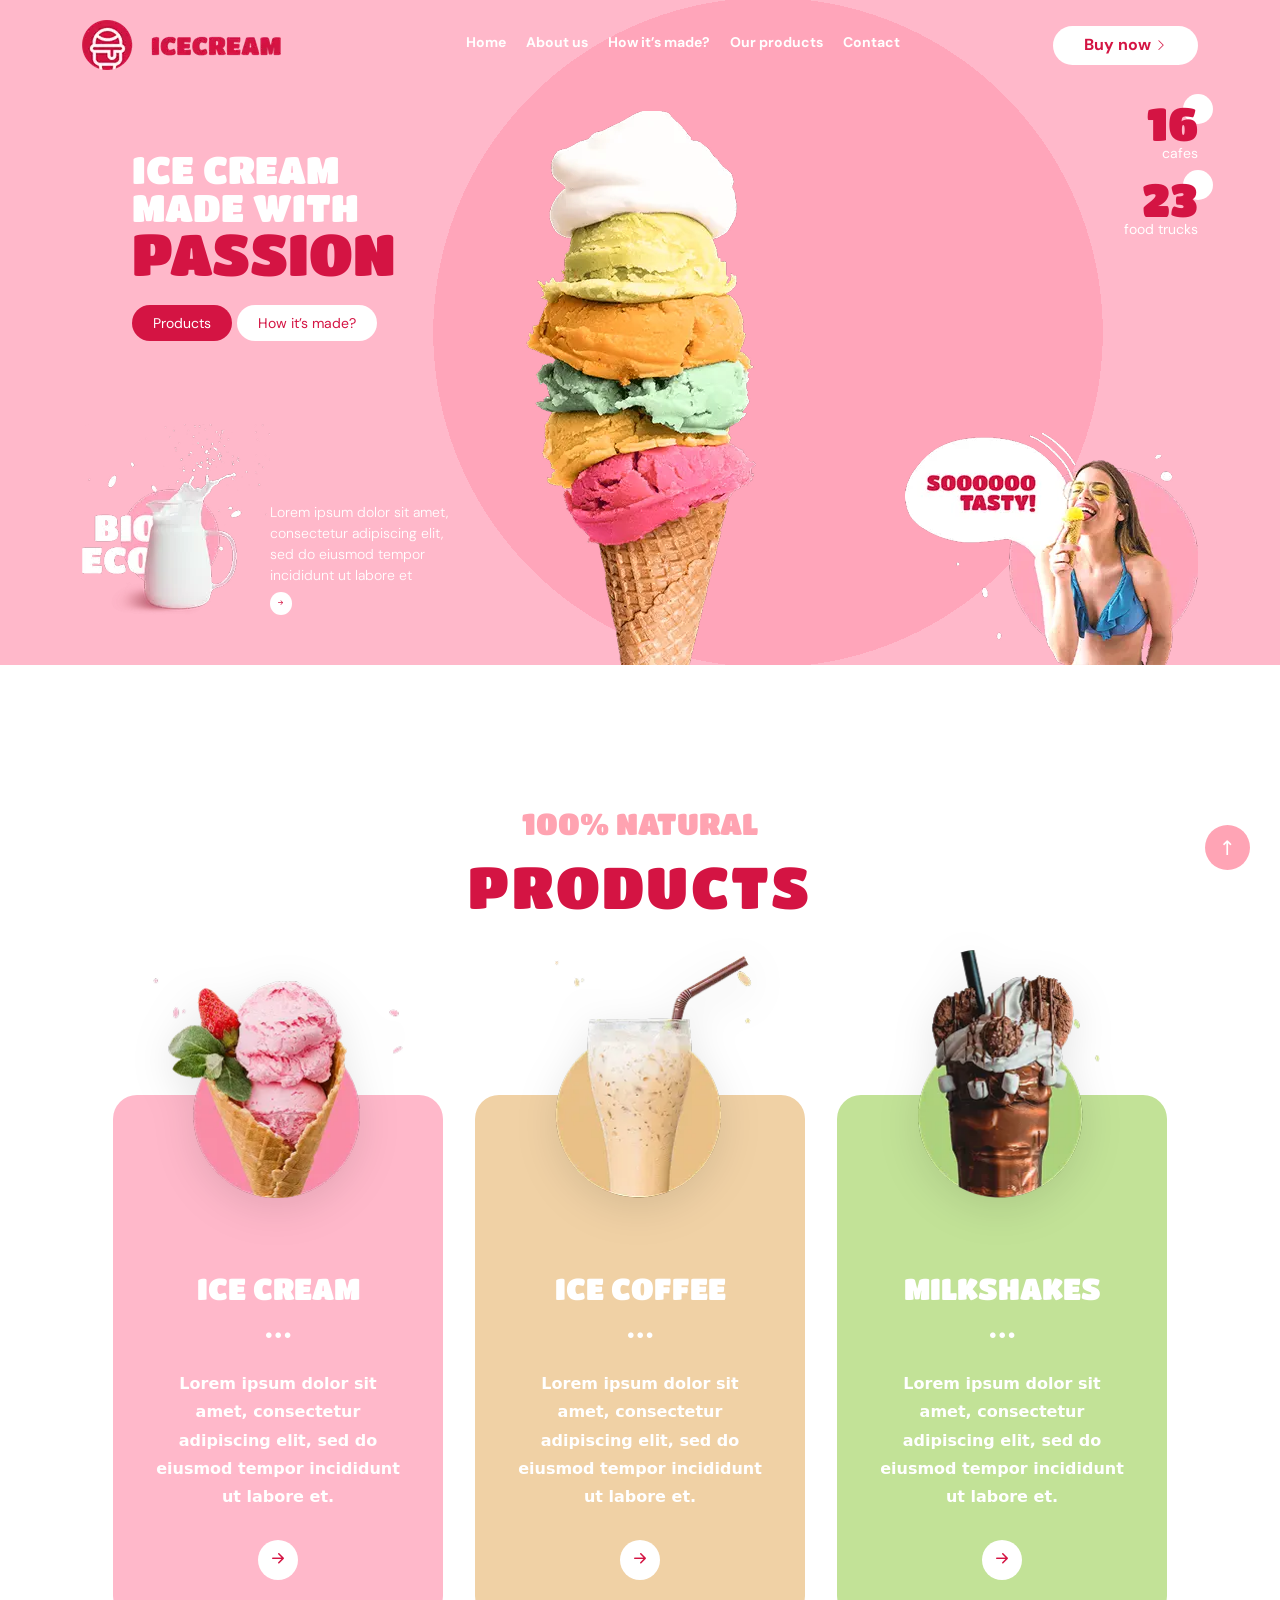
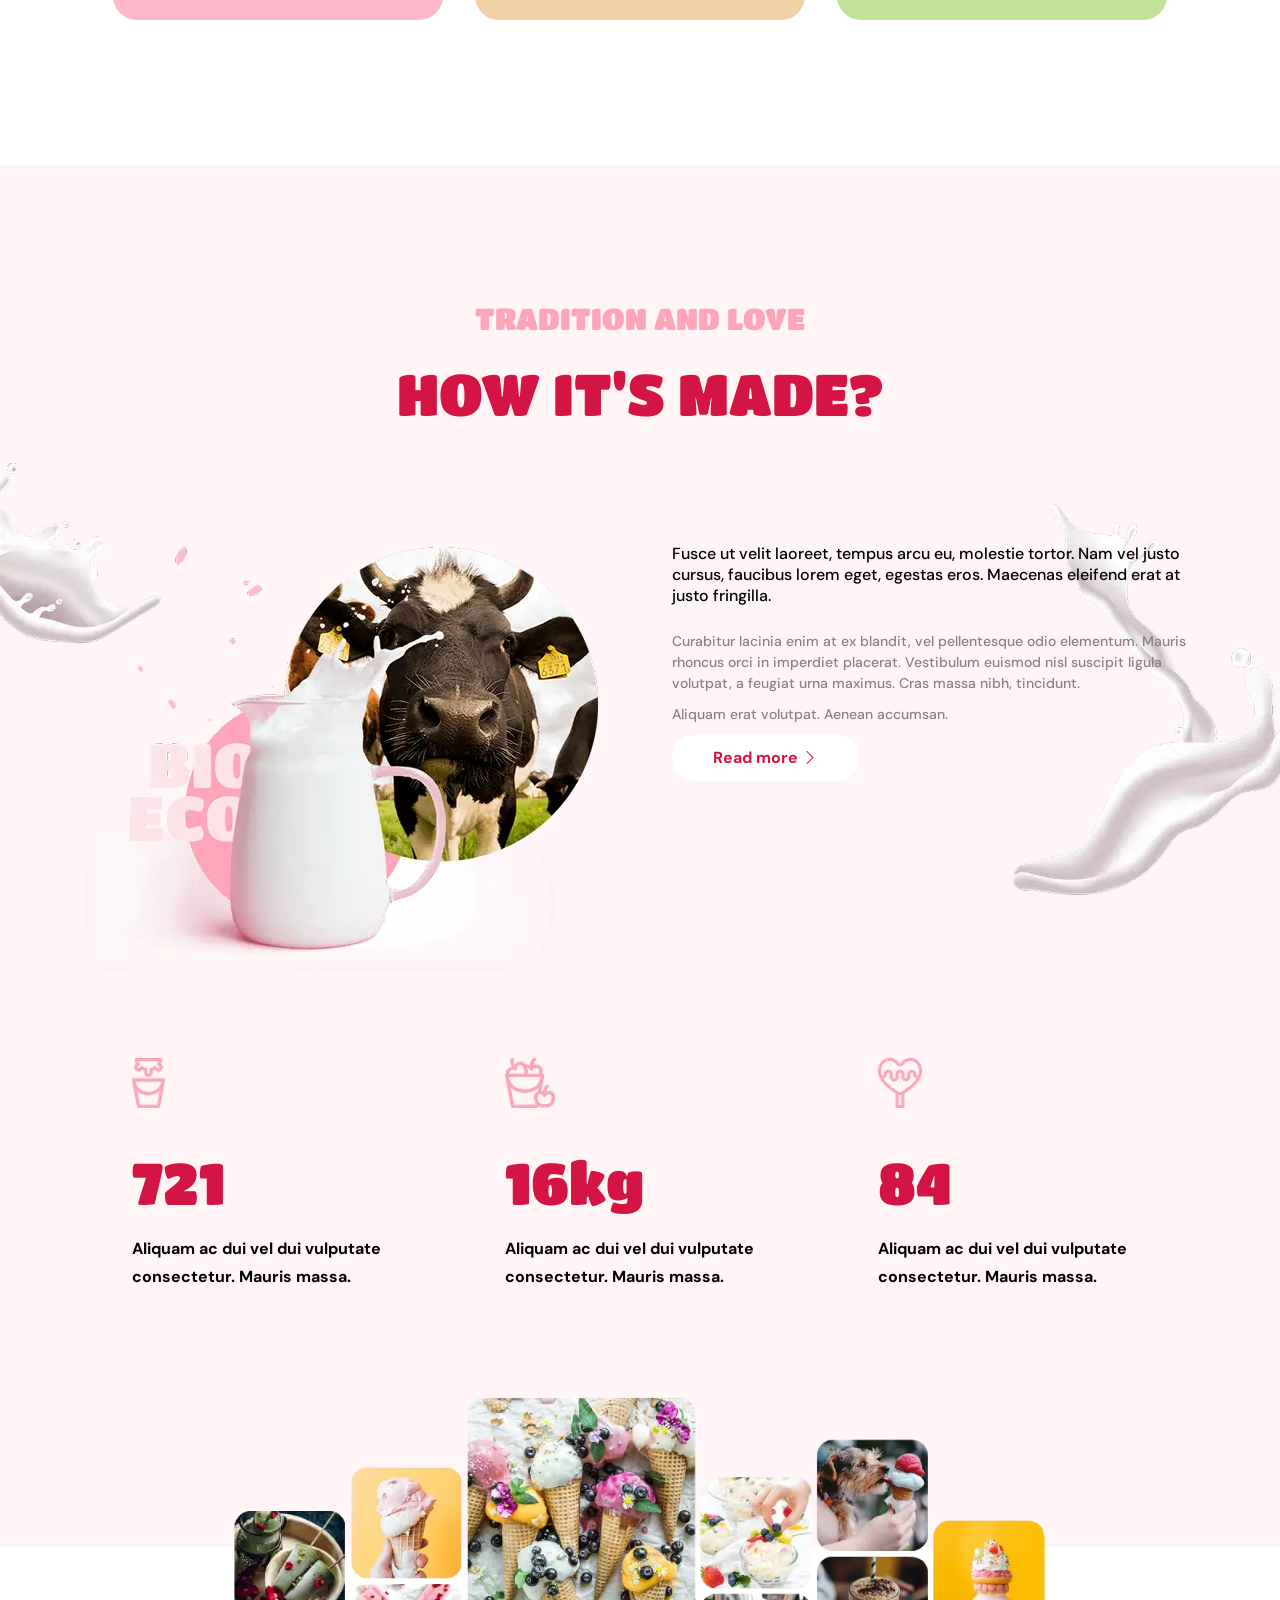
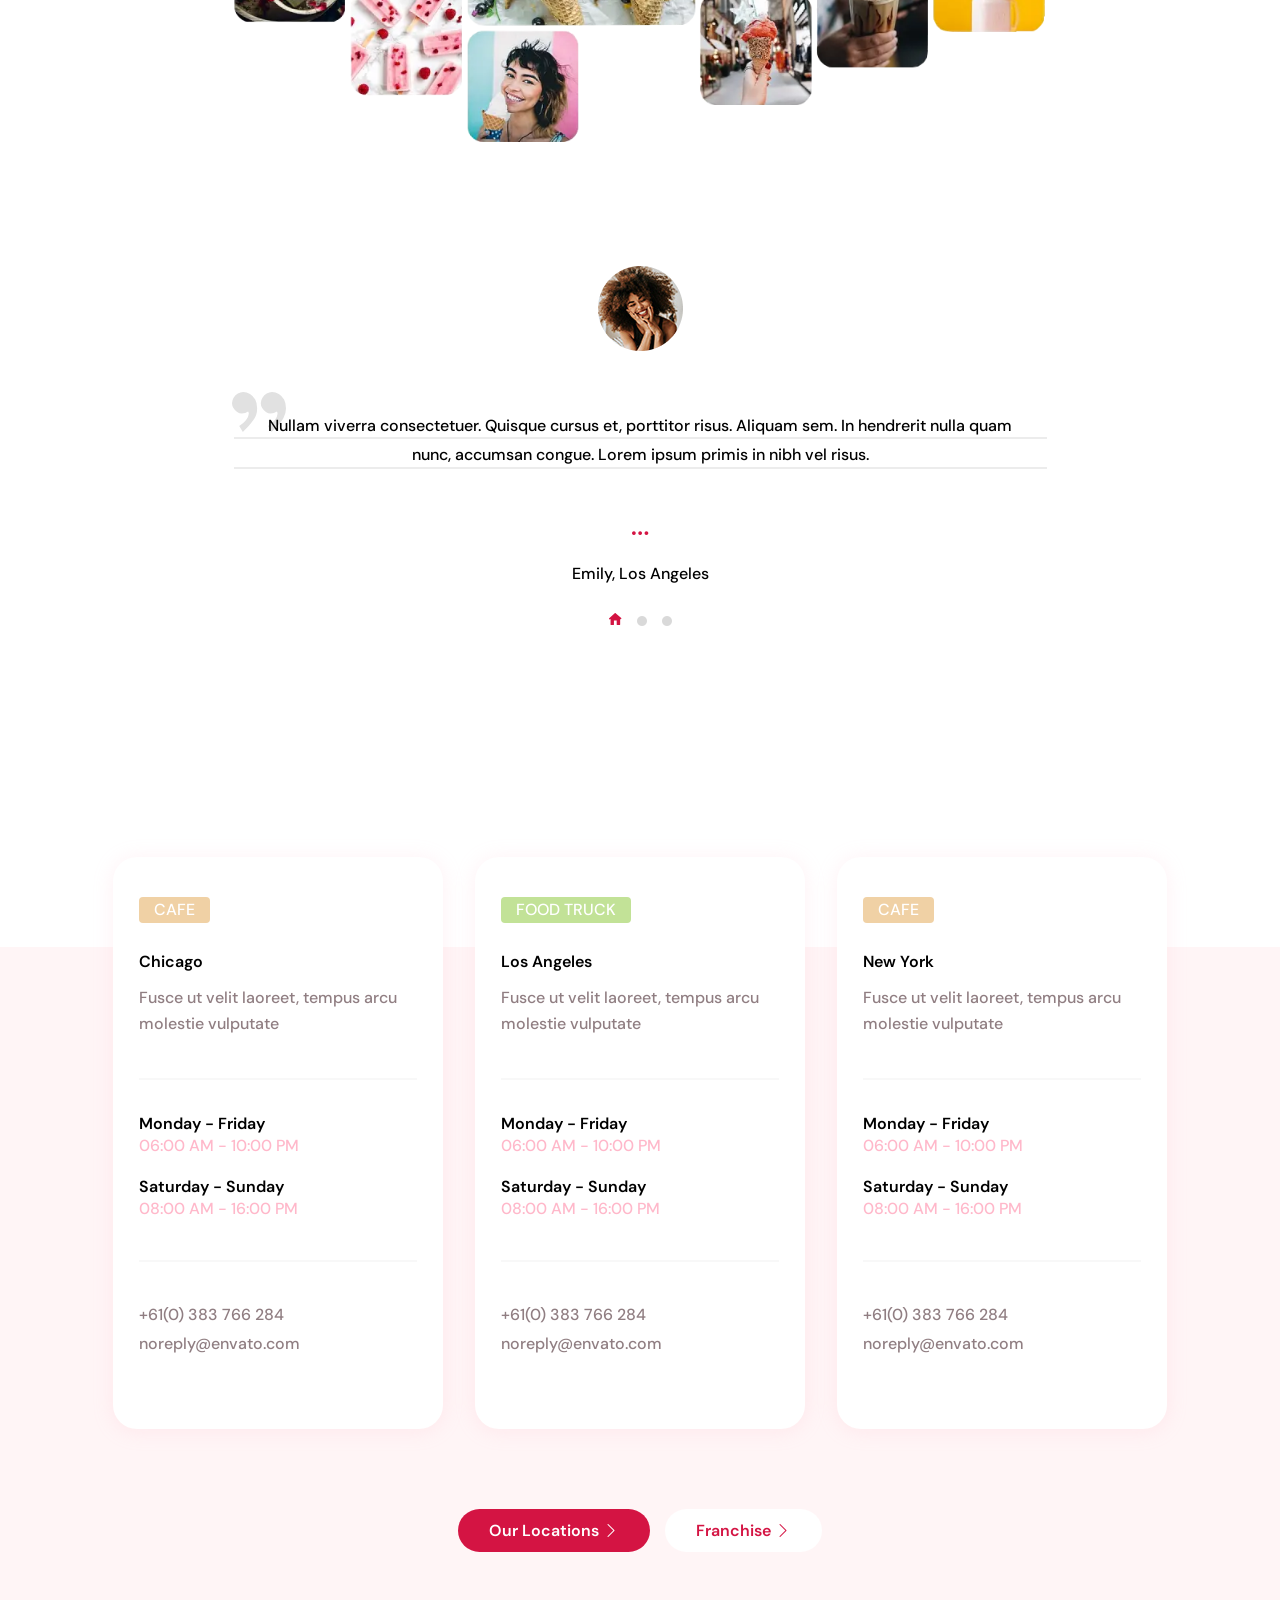
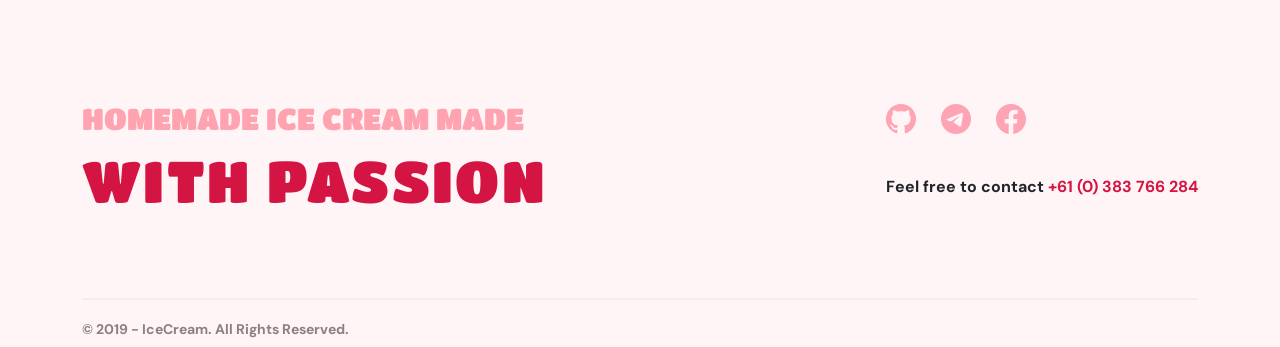
==== commit 2c0c22aa: "knopka" ====
--- a/index.html
+++ b/index.html
@@ -213,7 +213,7 @@
 								<li class="modal-product-text">stawberry</li>
 								<li class="modal-product-text">milk</li>
 							</ul>
-						</div>						
+						</div>
 						<a class="modal-product-buttn" href="steps.html">HOW IT`S MADE?</a>
 					</div>
 					<div class="modal-product-bottom">
@@ -282,7 +282,8 @@
 						<p class="text text--light">
 							Aliquam erat volutpat. Aenean accumsan.
 						</p>
-						<a href="./steps.html" class="btn read-more-link">Read more <i class="bi bi-chevron-right"></i></a>
+						<a href="./steps.html" class="btn read-more-link">Read more <i
+								class="bi bi-chevron-right"></i></a>
 					</div>
 				</div>
 				<div class="numbers-holder">
@@ -315,7 +316,10 @@
 				<img class="gallery-photo" src="./image/galleryPhoto.webp" alt="gallery photo" />
 				<img class="reviews-photo" src="./image/reviewsPhotoWoman.png" alt="woman" />
 				<div class="reviews-paragraph">
-					<svg xmlns="http://www.w3.org/2000/svg" width="54" height="40" fill="none"><path fill="#e1e1e1" d="M40.018 0q3.615 0 6.83 1.951t5.223 5.61Q54 11.22 54 16.179t-2.41 9.675q-.804 1.707-2.894 4.39-2.169 2.682-4.017 4.634L39.616 40 36 33.984a27.6 27.6 0 0 0 6.67-5.854q2.892-3.414 2.892-6.26 0-1.464-.642-2.358-2.813 2.033-6.268 2.033-2.49 0-4.741-1.545a10.7 10.7 0 0 1-3.697-3.902q-1.446-2.358-1.446-4.878 0-2.846 1.687-5.448a12.8 12.8 0 0 1 4.26-4.227Q37.284 0 40.017 0M11.17 0Q14.785 0 18 1.951q3.215 1.95 5.223 5.61 1.929 3.659 1.929 8.618 0 3.495-.884 6.26-.884 2.845-3.054 5.935-2.09 2.927-3.937 4.878-1.848 2.032-6.429 6.748l-3.616-6.016a27.6 27.6 0 0 0 6.67-5.854q2.893-3.414 2.893-6.26 0-1.464-.643-2.358-2.813 2.033-6.268 2.033-2.49 0-4.741-1.545a10.7 10.7 0 0 1-3.697-3.902Q0 13.74 0 11.22q0-2.846 1.607-5.448a12.8 12.8 0 0 1 4.26-4.227Q8.436 0 11.17 0"/></svg>
+					<svg xmlns="http://www.w3.org/2000/svg" width="54" height="40" fill="none">
+						<path fill="#e1e1e1"
+							d="M40.018 0q3.615 0 6.83 1.951t5.223 5.61Q54 11.22 54 16.179t-2.41 9.675q-.804 1.707-2.894 4.39-2.169 2.682-4.017 4.634L39.616 40 36 33.984a27.6 27.6 0 0 0 6.67-5.854q2.892-3.414 2.892-6.26 0-1.464-.642-2.358-2.813 2.033-6.268 2.033-2.49 0-4.741-1.545a10.7 10.7 0 0 1-3.697-3.902q-1.446-2.358-1.446-4.878 0-2.846 1.687-5.448a12.8 12.8 0 0 1 4.26-4.227Q37.284 0 40.017 0M11.17 0Q14.785 0 18 1.951q3.215 1.95 5.223 5.61 1.929 3.659 1.929 8.618 0 3.495-.884 6.26-.884 2.845-3.054 5.935-2.09 2.927-3.937 4.878-1.848 2.032-6.429 6.748l-3.616-6.016a27.6 27.6 0 0 0 6.67-5.854q2.893-3.414 2.893-6.26 0-1.464-.643-2.358-2.813 2.033-6.268 2.033-2.49 0-4.741-1.545a10.7 10.7 0 0 1-3.697-3.902Q0 13.74 0 11.22q0-2.846 1.607-5.448a12.8 12.8 0 0 1 4.26-4.227Q8.436 0 11.17 0" />
+					</svg>
 					<hr class="hr-1">
 					<hr class="hr-2">
 					<hr class="hr-3">
@@ -340,6 +344,7 @@
 			</div>
 		</section>
 		<section id="locations" class="locations">
+			<!-- <button class="runaway-btn">Злови мене</button> -->
 			<div class="container locations--container">
 				<div class="locations-list">
 					<div class="location-card">
@@ -409,7 +414,7 @@
 				<div class="locations-buttons">
 					<button class="btn location--btn-red" data-modal-open-loc>Our Locations <i
 							class="bi bi-chevron-right"></i></button>
-					<button class="btn location--btn-white">Franchise <i class="bi bi-chevron-right"></i></button>
+					<button class="btn location--btn-white runaway-btn">Franchise <i class="bi bi-chevron-right"></i></button>
 				</div>
 				<div class="backdrop-loc is-hidden-loc" data-modal-loc>
 					<div class="modal-loc" style="border-radius: 20px;">
@@ -437,8 +442,8 @@
 									nearest cafe and try our new <br>
 									products.</p>
 								<div class="modalka-left--buttons">
-									<a class="btn modalka--btn-red" href="https://maps.app.goo.gl/J4MPGRGutSBFuC4z9" target="_blank">Find nearest locations <i
-											class="bi bi-chevron-right"></i></a>
+									<a class="btn modalka--btn-red" href="https://maps.app.goo.gl/J4MPGRGutSBFuC4z9"
+										target="_blank">Find nearest locations <i class="bi bi-chevron-right"></i></a>
 									<button class="btn modalka--btn-white">More info <i
 											class="bi bi-chevron-right"></i></button>
 								</div>
@@ -475,6 +480,7 @@
 		</div>
 	</footer>
 	<script src="./js/modal.js"></script>
+	<script src="./js/runaway.js"></script>
 </body>
 
 </html>
--- a/css/main.css
+++ b/css/main.css
@@ -1258,7 +1258,7 @@
   line-height: 255%;
   letter-spacing: 0%;
   text-align: center;
-  color: rgb(0, 0, 0);
+  color: #000000;
   z-index: 10;
 }
 .reviews--container {
@@ -1281,7 +1281,7 @@
   line-height: 186%;
   letter-spacing: 0%;
   text-align: center;
-  color: rgb(0, 0, 0);
+  color: #000000;
   margin-block: 10px 25px;
 }
 .reviews .reviews-dots {
@@ -1306,7 +1306,7 @@
     height: 164px;
     padding: 50px 58px;
     margin-block: 20px;
-    background: rgb(250, 250, 250);
+    background: #ffffff;
   }
   .reviews-paragraph svg {
     left: 40px;
@@ -1956,7 +1956,7 @@
     font-weight: 700;
     font-style: Bold;
     letter-spacing: 4%;
-    color: rgb(0, 0, 0);
+    color: #000000;
   }
 }
 
@@ -2098,4 +2098,42 @@
     width: 276px;
     line-height: 186%;
   }
+}
+
+.runaway-btn {
+  padding: 12px 24px;
+  cursor: pointer;
+  transition: transform 0.2s;
+  font-weight: 600;
+  font-size: 16px;
+  line-height: 100%;
+  letter-spacing: 0%;
+  text-align: center;
+  vertical-align: middle;
+  border-radius: 22px;
+  padding: 12px 20px;
+  background-color: #ffffff;
+  color: #d41443;
+}
+@media (min-width: 768px) {
+  .runaway-btn {
+    padding: 12px 30px;
+  }
+}
+
+.runaway-btn.is-free {
+  position: absolute;
+  z-index: 9999;
+  transform: translate(0, 0);
+  transition: left 0.1s, top 0.1s;
+  font-weight: 600;
+  font-size: 16px;
+  line-height: 100%;
+  letter-spacing: 0%;
+  text-align: center;
+  vertical-align: middle;
+  border-radius: 22px;
+  padding: 12px 20px;
+  background-color: #ffffff;
+  color: #d41443;
 }
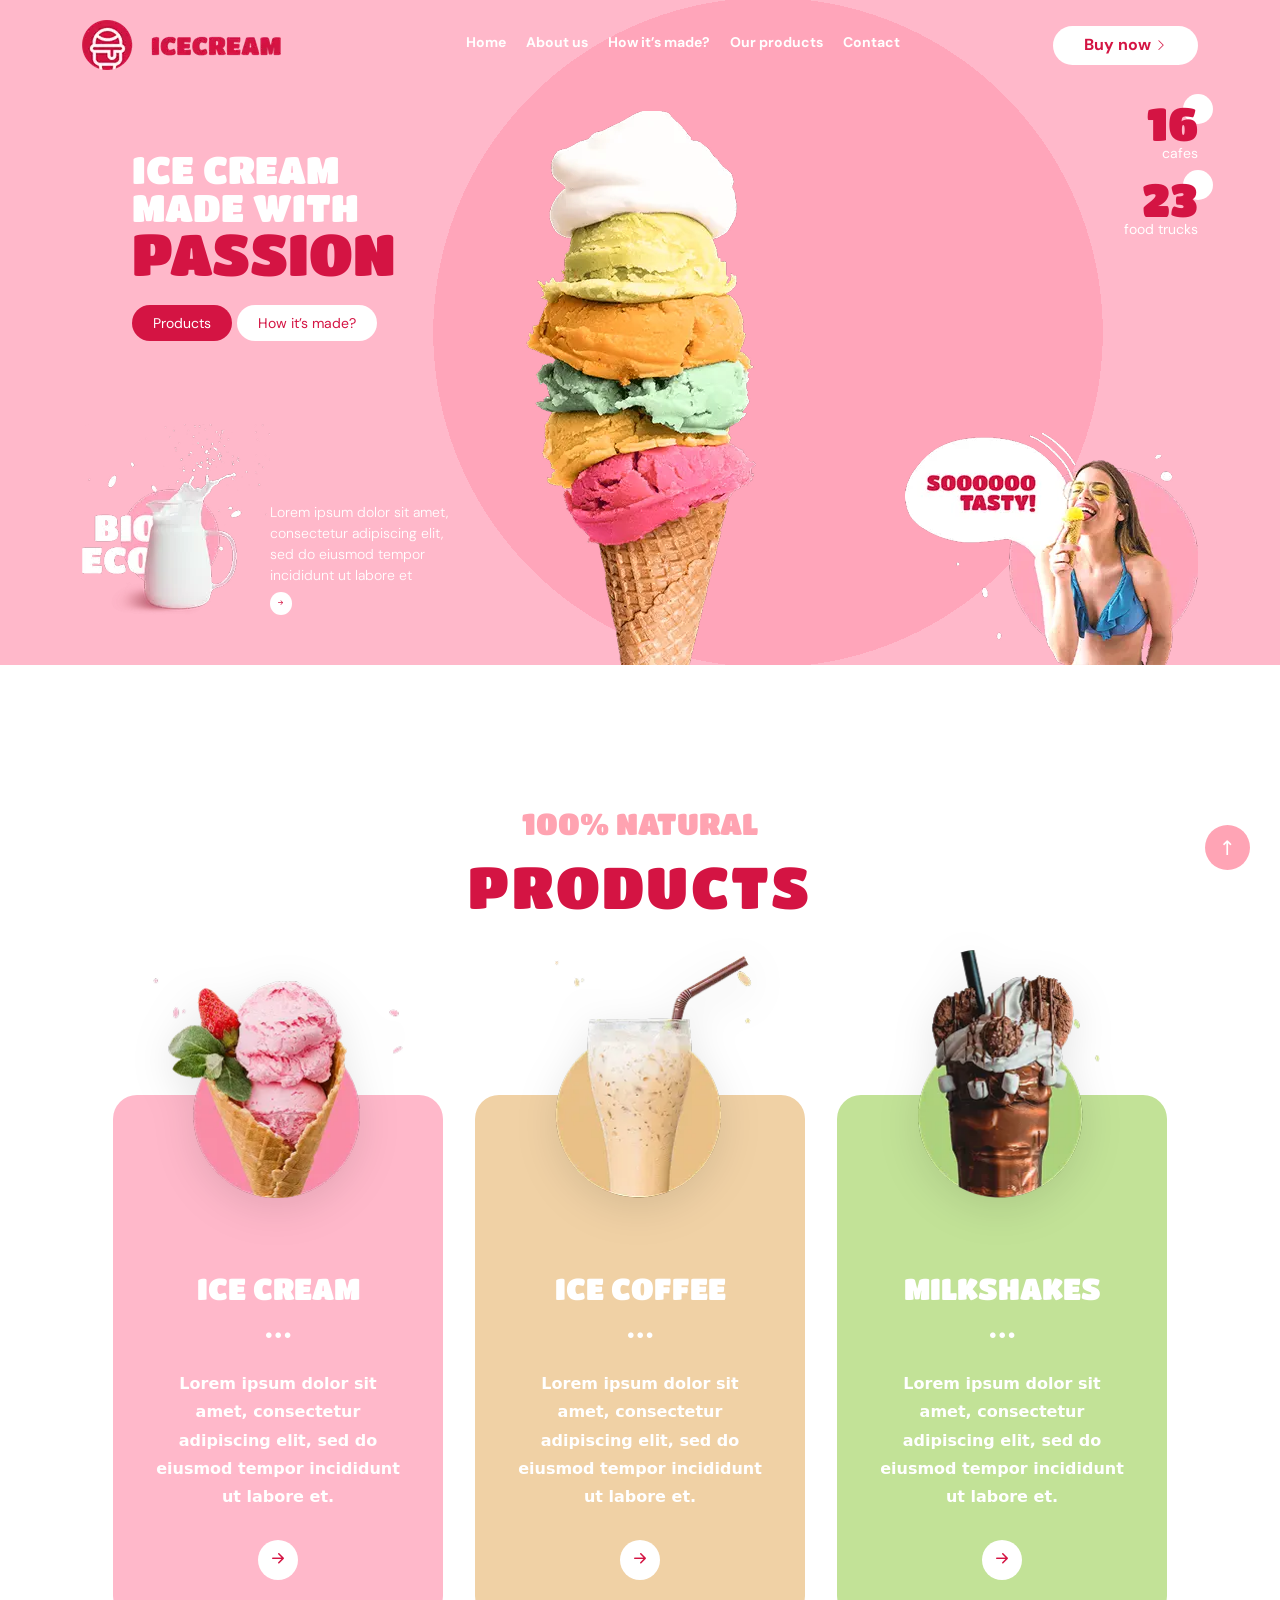
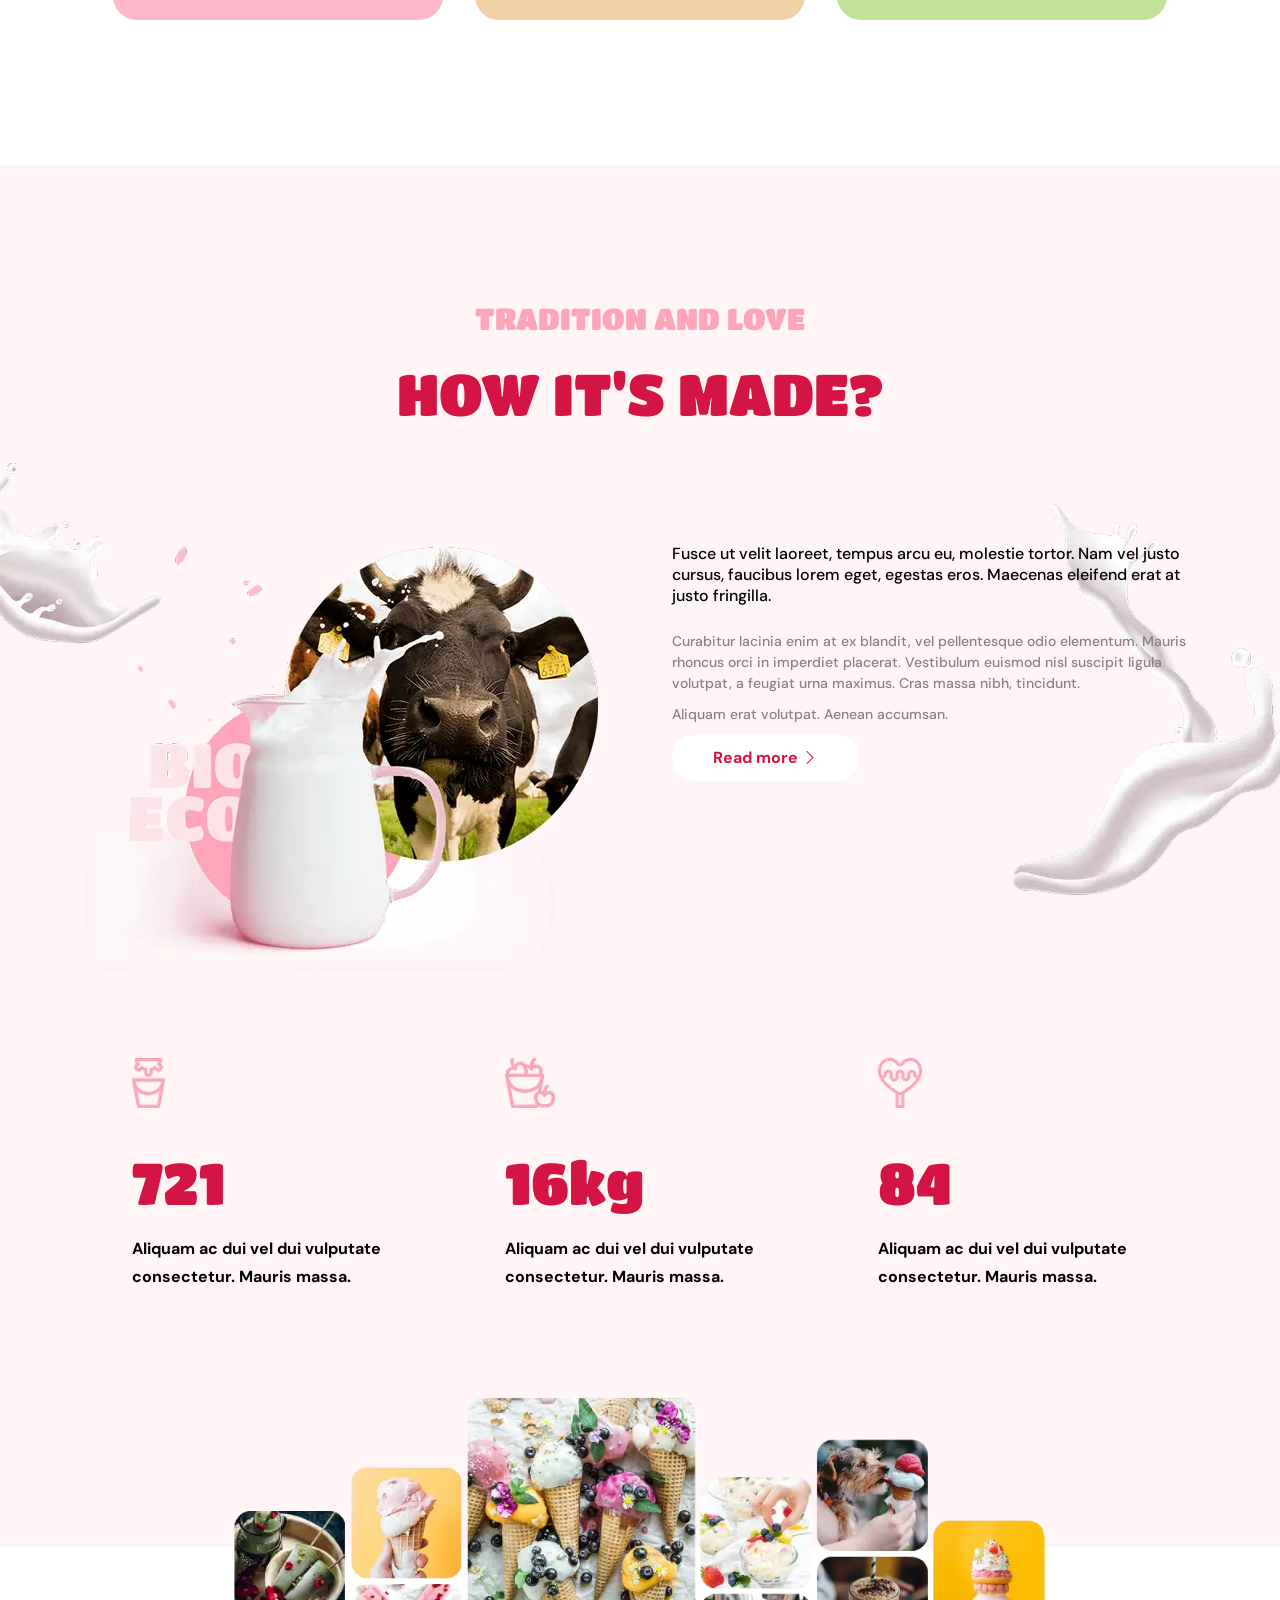
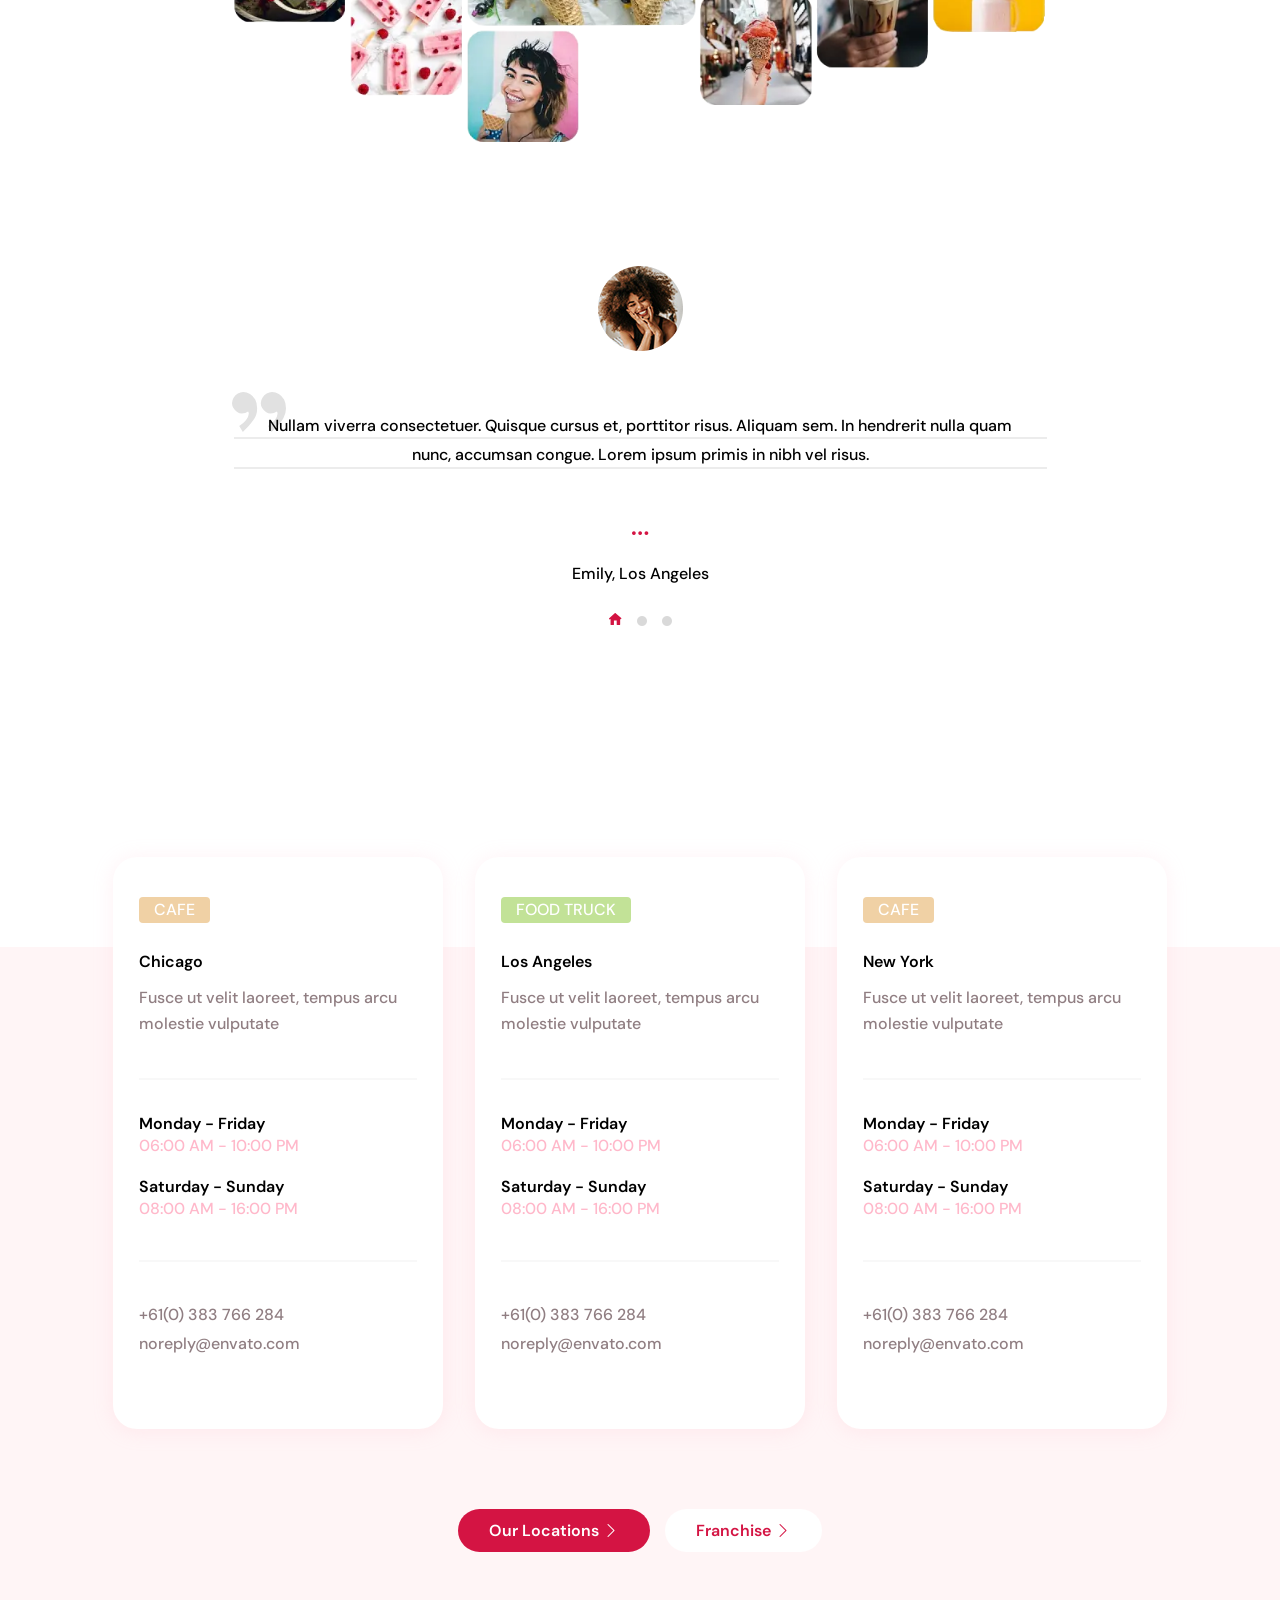
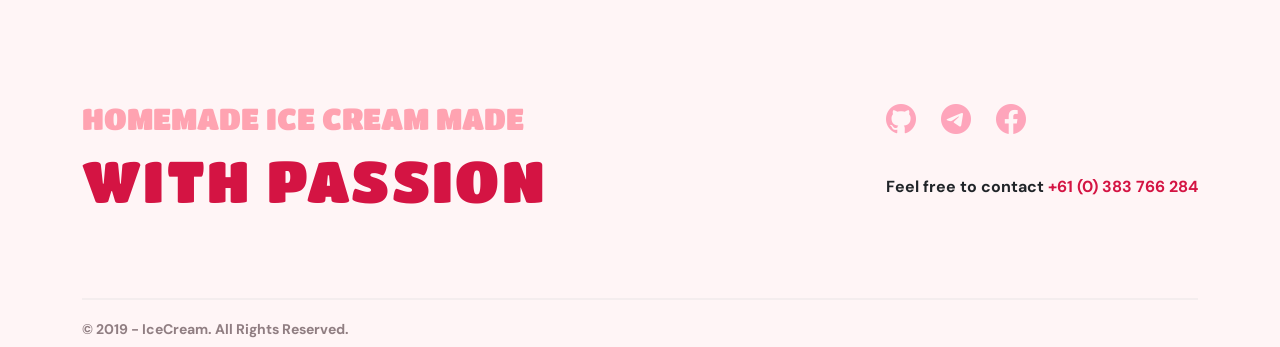
==== commit 2bcb02af: "poavilsa znachit v zone cherniy stalker" ====
--- a/index.html
+++ b/index.html
@@ -25,7 +25,7 @@
 <body>
 	<header class="header">
 		<div class="container header--container">
-			<img class="header-logo" src="./image/logo.webp" alt="logo" />
+			<a href="./index.html"><img class="header-logo" src="./image/logo.webp" alt="logo" /></a>
 			<nav class="header-nav">
 				<ul class="header-list">
 					<li class="header-item">
@@ -414,7 +414,7 @@
 				<div class="locations-buttons">
 					<button class="btn location--btn-red" data-modal-open-loc>Our Locations <i
 							class="bi bi-chevron-right"></i></button>
-					<button class="btn location--btn-white runaway-btn">Franchise <i class="bi bi-chevron-right"></i></button>
+					<a target="_blank" href="https://youtu.be/WCGfhbgj9Xc?si=JN_YWk6DIxpjX_ys" class="btn location--btn-white runaway-btn">Franchise <i class="bi bi-chevron-right"></i></a>
 				</div>
 				<div class="backdrop-loc is-hidden-loc" data-modal-loc>
 					<div class="modal-loc" style="border-radius: 20px;">
@@ -466,19 +466,27 @@
 				</div>
 				<div class="footer-right">
 					<div class="footer-socials">
-						<i class="bi bi-github"></i>
-						<i class="bi bi-telegram"></i>
-						<i class="bi bi-facebook"></i>
+						<a style="color: #FEA5BB;" target="_blank" href="https://github.com/lamb-holy/iceCreamPink-project"><i class="bi bi-github"></i></a>
+						<a style="color: #FEA5BB;" target="_blank" href="https://web.telegram.org/"><i class="bi bi-telegram"></i></a>
+						<a style="color: #FEA5BB;" target="_blank" href="https://de-de.facebook.com/"><i class="bi bi-facebook"></i></a>
 					</div>
 					<p class="text footer--text">
-						Feel free to contact <span>+61 (0) 383 766 284</span>
+						Feel free to contact <span style="cursor: pointer;">+61 (0) 383 766 284</span>
 					</p>
 				</div>
 			</div>
 			<hr />
 			<p class="footer-copy">© 2019 - IceCream. All Rights Reserved.</p>
+		<div class="helicopter">
+		<div class="fan">
+				<i class="bi bi-fan"></i>
+			</div>
+			<img src="./image/helicopter.webp" alt="heli" width="300px">
 		</div>
+		</div>
+		
 	</footer>
+	
 	<script src="./js/modal.js"></script>
 	<script src="./js/runaway.js"></script>
 </body>
--- a/sass/main.css
+++ b/sass/main.css
@@ -0,0 +1,2141 @@
+body {
+  font-size: 14px;
+  margin: 0;
+  padding: 0;
+}
+
+main {
+  margin: 0;
+  padding: 0;
+}
+
+.header {
+  position: absolute;
+  top: 0;
+  left: 0;
+  width: 100%;
+  height: 60px;
+  padding: 5px 0;
+  z-index: 99999;
+}
+@media (min-width: 768px) {
+  .header {
+    padding: 10px 0;
+  }
+}
+@media (min-width: 1024px) {
+  .header {
+    padding: 20px 0;
+  }
+}
+.header .header-logo {
+  max-width: 100%;
+}
+.header .header--container {
+  display: flex;
+  justify-content: space-between;
+  align-items: center;
+}
+.header .header-holder {
+  display: flex;
+  flex-direction: row;
+  gap: 20px;
+  align-items: center;
+}
+.header .header-list {
+  display: none;
+}
+@media (min-width: 1024px) {
+  .header .header-list {
+    display: flex;
+    flex-direction: row;
+    gap: 20px;
+    list-style: none;
+    margin-top: 10px;
+  }
+  .header .header-list .header-link {
+    font-family: "DM Sans", sans-serif;
+    font-weight: 700;
+    font-size: 14px;
+    line-height: 100%;
+    letter-spacing: 0%;
+    text-decoration: none;
+    color: white;
+    transition: transform 0.3s ease, color 0.3s ease;
+  }
+  .header .header-list .header-link:hover {
+    color: #d41443;
+  }
+}
+.header .header--btn {
+  display: none;
+}
+@media (min-width: 768px) {
+  .header .header--btn {
+    display: block;
+    font-family: "DM Sans", sans-serif;
+    font-weight: 700;
+    font-size: 16px;
+    line-height: 100%;
+    letter-spacing: 0%;
+    text-align: center;
+    color: #d41443;
+    background-color: #ffffff;
+    padding: 10px 30px;
+    border-radius: 60px;
+    transition: transform 5s ease-in;
+  }
+  .header .header--btn .bi-chevron-right {
+    font-size: 12px;
+  }
+}
+.header .header--btn:hover {
+  transform: rotate(3686400deg);
+}
+.header .header--btn-modal {
+  width: 100%;
+  display: block;
+  font-family: "`DM Sans", sans-serif;
+  font-weight: 700;
+  font-size: 16px;
+  line-height: 100%;
+  letter-spacing: 0%;
+  text-align: center;
+  color: #d41443;
+  background-color: #ffffff;
+  margin-top: 20px;
+  padding: 13px;
+  border-radius: 60px;
+}
+.header .header--btn-modal:hover {
+  background-color: #ECEBEB;
+  color: #d41443;
+}
+.header .header-nav {
+  display: flex;
+  flex-direction: row;
+  gap: 20px;
+}
+
+.no-scroll {
+  overflow: hidden;
+}
+
+.backdrop-header {
+  position: fixed;
+  top: 0;
+  left: 0;
+  width: 100%;
+  height: 100%;
+  background: rgba(124, 103, 103, 0.563);
+  transition: opacity 0.3s ease;
+  z-index: 1000;
+}
+
+.backdrop-header.is-hidden-header {
+  opacity: 0;
+  visibility: hidden;
+  pointer-events: none;
+}
+
+.modal-header {
+  position: absolute;
+  top: 0;
+  right: 0;
+  width: 250px;
+  height: 100%;
+  background: rgb(225, 121, 146);
+  padding: 0;
+  display: flex;
+  flex-direction: column;
+  box-shadow: -5px 0 20px rgba(0, 0, 0, 0.2);
+  transform: translateX(100%);
+  transition: transform 0.4s ease;
+}
+.modal-header--holder {
+  width: 100%;
+}
+
+.backdrop-header:not(.is-hidden-header) .modal-header {
+  transform: translateX(0);
+}
+
+.btn-close-header {
+  display: flex;
+  justify-self: end;
+  background: none;
+  border: none;
+  color: white;
+}
+
+.drawer-nav {
+  margin-top: 28px;
+  padding: 0;
+  display: flex;
+  flex-direction: column;
+}
+.drawer-nav--link {
+  font-family: "DM Sans", sans-serif;
+  font-weight: 600;
+  font-size: 14px;
+  line-height: 100%;
+  letter-spacing: 0%;
+  text-decoration: none;
+  padding: 10px;
+  border-bottom: 0.5px solid rgba(255, 255, 255, 0.077);
+  border-top: 0.5px solid rgba(255, 255, 255, 0.077);
+  transition: opacity 0.2s, padding-left 0.2s;
+  color: white;
+  transition: color 0.3s ease, color 0.3s ease;
+}
+.drawer-nav--link:hover {
+  color: #d41443;
+}
+
+.listik {
+  background: none;
+  border: none;
+  font-size: 25px;
+  color: #d41443;
+}
+@media (min-width: 1024px) {
+  .listik {
+    display: none;
+  }
+}
+
+.scroll-top {
+  position: fixed;
+  bottom: 30px;
+  right: 30px;
+  z-index: 1000;
+  width: 45px;
+  height: 45px;
+  display: flex;
+  align-items: center;
+  justify-content: center;
+  border-radius: 50%;
+  background-color: #ffa4b5;
+  color: white;
+  text-decoration: none;
+  font-size: 20px;
+  transition: 0.3s;
+}
+.scroll-top:hover {
+  background-color: #c57786;
+  color: #ffd3d3;
+}
+
+body {
+  width: 100%;
+}
+
+.hero {
+  width: 100%;
+  height: 502px;
+  background: RGBA(255, 165, 186, 1);
+  background: radial-gradient(circle at 70% 50%, rgb(255, 165, 186) 50%, rgb(255, 184, 202) 15%);
+  padding: 5px;
+  z-index: 1;
+  overflow: hidden;
+}
+@media (min-width: 425px) {
+  .hero {
+    background: radial-gradient(circle at 70% 50%, rgb(255, 165, 186) 40%, rgb(255, 184, 202) 15%);
+  }
+}
+@media (min-width: 768px) {
+  .hero {
+    background: radial-gradient(circle at 60% 45%, rgb(255, 165, 186) 30%, rgb(255, 184, 202) 15%);
+    height: 399px;
+    padding: 80px 20px 0 20px;
+  }
+}
+@media (min-width: 1024px) {
+  .hero {
+    background: radial-gradient(circle at 60% 50%, rgb(255, 165, 186) 40%, rgb(255, 184, 202) 15%);
+    height: 665px;
+    padding: 100px 20px 0 20px;
+  }
+}
+.hero .hero--container {
+  position: relative;
+  width: 100%;
+  height: 100%;
+  display: flex;
+  flex-direction: row;
+  align-items: center;
+  z-index: 9999;
+}
+@media (min-width: 768px) {
+  .hero .hero--container {
+    flex-direction: row;
+    justify-content: space-between;
+    align-items: stretch;
+  }
+}
+.hero .hero--container .icecream-img {
+  position: absolute;
+  width: 171px;
+  top: 19%;
+  left: 40%;
+  z-index: -1;
+}
+@media (min-width: 768px) {
+  .hero .hero--container .icecream-img {
+    width: 143px;
+    top: -6%;
+    left: 45%;
+  }
+}
+@media (min-width: 1024px) {
+  .hero .hero--container .icecream-img {
+    width: 236px;
+    top: 2%;
+    left: 40%;
+  }
+}
+.hero .hero--container .hero-left {
+  display: flex;
+  flex-direction: column;
+  justify-content: space-between;
+}
+.hero .hero--container .title-holder {
+  display: flex;
+  flex-direction: column;
+  gap: 10px;
+}
+@media (min-width: 1024px) {
+  .hero .hero--container .title-holder {
+    margin-top: 50px;
+    margin-left: 50px;
+    gap: 15px;
+  }
+}
+.hero .hero--container .title-holder .hero--title {
+  width: 218px;
+  font-family: "Titan One", sans-serif;
+  font-weight: 400;
+  font-size: 26px;
+  line-height: 100%;
+  letter-spacing: 4%;
+  color: white;
+}
+@media (min-width: 768px) {
+  .hero .hero--container .title-holder .hero--title {
+    font-size: 22px;
+    width: 162px;
+  }
+}
+@media (min-width: 1024px) {
+  .hero .hero--container .title-holder .hero--title {
+    font-size: 38px;
+    width: 277px;
+  }
+}
+.hero .hero--container .title-holder .hero--title span {
+  font-size: 48px;
+  line-height: 96%;
+  letter-spacing: 0%;
+  color: #d41443;
+}
+@media (min-width: 768px) {
+  .hero .hero--container .title-holder .hero--title span {
+    font-size: 34px;
+  }
+}
+@media (min-width: 1024px) {
+  .hero .hero--container .title-holder .hero--title span {
+    font-size: 58px;
+  }
+}
+.hero .hero--container .btn {
+  font-family: "DM Sans", sans-serif;
+  font-weight: 400;
+  font-size: 8px;
+  line-height: 100%;
+  letter-spacing: 0%;
+  text-align: center;
+  vertical-align: middle;
+  background-color: #ffffff;
+  color: #d41443;
+  padding: 8px 15px;
+  border-radius: 20px;
+  transition: transform 5s ease-in;
+}
+@media (min-width: 1024px) {
+  .hero .hero--container .btn {
+    font-size: 14px;
+    padding: 10px 20px;
+  }
+}
+.hero .hero--container .btn:hover {
+  background-color: #ECEBEB;
+  color: #d41443;
+  transform: rotate(-3686400deg);
+}
+.hero .hero--container .pink--btn {
+  background-color: #d41443;
+  color: #ffffff;
+}
+.hero .hero--container .pink--btn:hover {
+  background-color: #d41443;
+  color: #ffd2d2;
+}
+.hero .milk-holder {
+  display: none;
+}
+@media (min-width: 768px) {
+  .hero .milk-holder {
+    display: flex;
+    flex-direction: row;
+    align-items: flex-end;
+    margin-bottom: 30px;
+  }
+  .hero .milk-holder .milk {
+    width: 124px;
+    height: auto;
+  }
+}
+@media (min-width: 768px) and (min-width: 1024px) {
+  .hero .milk-holder .milk {
+    width: 188px;
+  }
+}
+@media (min-width: 768px) {
+  .hero .milk-holder .hero-text {
+    font-family: "DM Sans", sans-serif;
+    font-weight: 300;
+    font-size: 8px;
+    line-height: 150%;
+    letter-spacing: 0%;
+    color: #ffffff;
+    margin-bottom: 5px;
+  }
+}
+@media (min-width: 768px) and (min-width: 1024px) {
+  .hero .milk-holder .hero-text {
+    font-size: 14px;
+  }
+}
+@media (min-width: 768px) {
+  .hero .milk-holder .milk-right-side {
+    width: 114px;
+  }
+}
+@media (min-width: 768px) and (min-width: 1024px) {
+  .hero .milk-holder .milk-right-side {
+    width: 200px;
+  }
+}
+@media (min-width: 768px) {
+  .hero .milk-holder .milk--btn {
+    font-size: 10px;
+    padding: 5px;
+    border-radius: 50%;
+  }
+}
+@media (min-width: 1024px) {
+  .hero .milk-holder {
+    margin-bottom: 50px;
+  }
+}
+.hero .hero-right {
+  display: none;
+}
+@media (min-width: 768px) {
+  .hero .hero-right {
+    display: flex;
+    flex-direction: column;
+    justify-content: space-between;
+  }
+  .hero .hero-right .tasty-woman {
+    width: 168px;
+    height: auto;
+  }
+}
+@media (min-width: 768px) and (min-width: 1024px) {
+  .hero .hero-right .tasty-woman {
+    width: 293px;
+  }
+}
+@media (min-width: 768px) {
+  .hero .hero-right .number-item {
+    position: relative;
+    font-family: "Titan One", sans-serif;
+    font-weight: 400;
+    font-size: 28px;
+    line-height: 100%;
+    letter-spacing: 4%;
+    text-align: right;
+    color: #d41443;
+    z-index: 999;
+  }
+}
+@media (min-width: 768px) and (min-width: 1024px) {
+  .hero .hero-right .number-item {
+    font-size: 46px;
+  }
+}
+@media (min-width: 768px) {
+  .hero .hero-right .number-item .text {
+    font-family: "DM Sans", sans-serif;
+    font-weight: 400;
+    font-size: 8px;
+    line-height: 100%;
+    letter-spacing: 0%;
+    color: #ffffff;
+  }
+}
+@media (min-width: 768px) and (min-width: 1024px) {
+  .hero .hero-right .number-item .text {
+    font-size: 14px;
+  }
+}
+@media (min-width: 768px) {
+  .hero .hero-right .number-item .white-dot {
+    position: absolute;
+    top: -3px;
+    left: 95%;
+    background-color: #ffffff;
+    width: 16px;
+    height: 16px;
+    border-radius: 50%;
+    z-index: -1;
+  }
+}
+@media (min-width: 768px) and (min-width: 1024px) {
+  .hero .hero-right .number-item .white-dot {
+    width: 30px;
+    height: 30px;
+    top: -6px;
+  }
+}
+
+.products {
+  width: 100%;
+  height: 2000px;
+}
+@media (min-width: 504px) {
+  .products {
+    height: 1400px;
+  }
+}
+@media (min-width: 768px) {
+  .products {
+    height: 1000px;
+  }
+}
+@media (min-width: 1024px) {
+  .products {
+    height: 1100px;
+  }
+}
+.products--container {
+  width: 100%;
+  height: 100%;
+  padding-top: 60px;
+  padding-bottom: 60px;
+  text-align: center;
+}
+@media (min-width: 1024px) {
+  .products--container {
+    padding-top: 100px;
+    padding-bottom: 100px;
+  }
+}
+.products .title-holder {
+  margin-top: 50px;
+  margin-bottom: 90px;
+}
+@media (min-width: 1024px) {
+  .products .title-holder {
+    margin-top: 40px;
+    margin-bottom: 80px;
+  }
+}
+.products--subtitle {
+  font-family: "Titan One", cursive;
+  font-size: 18px;
+  font-weight: 400;
+  line-height: 1.2;
+  text-transform: uppercase;
+  color: #ffa3b1;
+  margin-bottom: 15px;
+}
+@media (min-width: 768px) {
+  .products--subtitle {
+    font-size: 26px;
+  }
+}
+@media (min-width: 1024px) {
+  .products--subtitle {
+    font-size: 30px;
+    margin-bottom: 16px;
+  }
+}
+.products--title {
+  font-family: "Titan One", cursive;
+  font-size: 34px;
+  font-weight: 400;
+  line-height: 1;
+  text-transform: uppercase;
+  color: #d41443;
+  letter-spacing: 0.04em;
+  margin: 0;
+}
+@media (min-width: 768px) {
+  .products--title {
+    font-size: 48px;
+  }
+}
+@media (min-width: 1024px) {
+  .products--title {
+    font-size: 58px;
+    margin-bottom: 60px;
+  }
+}
+.products-list {
+  width: 100%;
+  display: flex;
+  flex-direction: row;
+  flex-wrap: wrap;
+  justify-content: center;
+  align-items: center;
+  gap: 70px;
+}
+@media (min-width: 375px) {
+  .products-list {
+    gap: 40px;
+  }
+}
+@media (min-width: 768px) {
+  .products-list {
+    gap: 18px;
+  }
+}
+@media (min-width: 1200px) {
+  .products-list {
+    gap: 32px;
+  }
+}
+.products-list .product {
+  position: relative;
+  width: 280px;
+  margin-top: 60px;
+  padding: 160px 20px 40px;
+  border-radius: 24px;
+  text-align: center;
+  display: flex;
+  flex-direction: column;
+  justify-content: space-between;
+  align-items: center;
+}
+@media (min-width: 425px) {
+  .products-list .product {
+    width: 220px;
+  }
+}
+@media (min-width: 768px) {
+  .products-list .product {
+    width: 220px;
+    height: 485px;
+    margin-top: 80px;
+    padding: 140px 20px 40px;
+  }
+}
+@media (min-width: 1024px) {
+  .products-list .product {
+    width: 300px;
+  }
+}
+@media (min-width: 1200px) {
+  .products-list .product {
+    width: 330px;
+    height: 525px;
+    padding: 165px 40px 40px;
+    margin-top: 100px;
+  }
+}
+.products-list .product--pink {
+  background-color: #ffb8ca;
+}
+.products-list .product--beige {
+  background-color: #f0d1a5;
+}
+.products-list .product--green {
+  background-color: #c2e297;
+}
+.products-list .product-img {
+  position: absolute;
+  top: -113px;
+  left: 50%;
+  transform: translateX(-50%);
+  width: 249px;
+  filter: drop-shadow(0 10px 20px rgba(0, 0, 0, 0.1));
+}
+@media (min-width: 768px) {
+  .products-list .product-img {
+    width: 220px;
+    top: -102px;
+  }
+}
+@media (min-width: 1024px) {
+  .products-list .product-img {
+    width: 250px;
+    top: -150px;
+  }
+}
+.products-list .product-title {
+  font-family: "Titan One", cursive;
+  font-size: 20px;
+  text-transform: uppercase;
+  color: #ffffff;
+  margin-top: 10px;
+  margin-bottom: 10px;
+}
+@media (min-width: 1024px) {
+  .products-list .product-title {
+    font-size: 30px;
+  }
+}
+.products-list .product-dots {
+  color: #ffffff;
+  font-size: 30px;
+  margin-bottom: 15px;
+  line-height: 1;
+}
+.products-list .product--text {
+  font-size: 14px;
+  line-height: 1.6;
+  color: #ffffff;
+  margin-bottom: 25px;
+  font-weight: 600;
+  line-height: 152%;
+}
+@media (min-width: 768px) {
+  .products-list .product--text {
+    line-height: 176%;
+  }
+}
+@media (min-width: 1024px) {
+  .products-list .product--text {
+    font-size: 16px;
+  }
+}
+.products-list .product--btn {
+  width: 40px;
+  height: 40px;
+  border-radius: 50%;
+  border: none;
+  background-color: #ffffff;
+  display: flex;
+  justify-content: center;
+  align-items: center;
+  cursor: pointer;
+  padding: 10px;
+  transition: transform 0.4s ease-out;
+}
+.products-list .product--btn .bi-arrow-right-short {
+  color: #d41443;
+  font-size: 24px;
+}
+.products-list .product--btn:hover {
+  transform: rotate(-45deg);
+}
+.products-list .product--pink .products-list .product--btn i {
+  color: #d41443;
+}
+.products-list .product--beige .products-list .product--btn i {
+  color: #d41443;
+}
+.products-list .product--green .products-list .product--btn i {
+  color: #d41443;
+}
+
+.backdrop-product {
+  position: fixed;
+  top: 0;
+  left: 0;
+  width: 100%;
+  height: 100%;
+  background: rgba(246, 167, 182, 0.3529411765);
+  display: flex;
+  align-items: center;
+  justify-content: center;
+  z-index: 1000000000000000;
+  opacity: 1;
+  visibility: visible;
+  transition: all 0.3s ease;
+}
+.backdrop-product.is-hidden-product {
+  opacity: 0;
+  visibility: hidden;
+  pointer-events: none;
+}
+
+.backdrop-product2 {
+  position: fixed;
+  top: 0;
+  left: 0;
+  width: 100%;
+  height: 100%;
+  background: rgba(197, 168, 128, 0.3411764706);
+  display: flex;
+  align-items: center;
+  justify-content: center;
+  z-index: 1000000000;
+  opacity: 1;
+  visibility: visible;
+  transition: all 0.3s ease;
+}
+.backdrop-product2.is-hidden-product2 {
+  opacity: 0;
+  visibility: hidden;
+  pointer-events: none;
+}
+
+.backdrop-product3 {
+  position: fixed;
+  top: 0;
+  left: 0;
+  width: 100%;
+  height: 100%;
+  background: rgba(168, 210, 113, 0.2941176471);
+  display: flex;
+  align-items: center;
+  justify-content: center;
+  z-index: 100000000;
+  opacity: 1;
+  visibility: visible;
+  transition: all 0.3s ease;
+}
+.backdrop-product3.is-hidden-product3 {
+  opacity: 0;
+  visibility: hidden;
+  pointer-events: none;
+}
+
+.modal-product {
+  position: relative;
+  width: 70%;
+  height: 490px;
+  background: #ffb8ca;
+  border-radius: 25px;
+  padding: 20px;
+  color: #fff;
+  font-family: "Montserrat", sans-serif;
+}
+@media (min-width: 768px) {
+  .modal-product {
+    width: 500px;
+    height: 450px;
+    padding: 20px 40px;
+  }
+}
+@media (min-width: 1200px) {
+  .modal-product {
+    width: 650px;
+    height: 600px;
+    padding: 20px 60px;
+  }
+}
+.modal-product--beige {
+  background: #f0d1a5;
+}
+.modal-product--green {
+  background: #C2E297;
+}
+.modal-product-content {
+  display: flex;
+  flex-direction: column;
+  align-items: center;
+  gap: 20px;
+}
+@media (min-width: 768px) {
+  .modal-product-content {
+    flex-direction: row;
+    margin-bottom: 40px;
+    gap: 40px;
+  }
+}
+.modal-product-left {
+  flex: 1;
+  display: flex;
+  justify-content: center;
+}
+.modal-product-image {
+  width: 65%;
+  height: auto;
+}
+@media (min-width: 768px) {
+  .modal-product-image {
+    width: 200px;
+  }
+}
+@media (min-width: 1200px) {
+  .modal-product-image {
+    width: 276px;
+  }
+}
+.modal-product-right {
+  flex: 1;
+}
+.modal-product-list {
+  list-style: disc;
+}
+@media (min-width: 768px) {
+  .modal-product-list {
+    padding-left: 20px;
+  }
+}
+.modal-product-title {
+  font-family: "Titan One", cursive;
+  font-weight: 400;
+  font-size: 20px;
+  letter-spacing: 4%;
+  text-transform: uppercase;
+  margin-top: 10px;
+  margin-bottom: 10px;
+  color: white;
+}
+@media (min-width: 1200px) {
+  .modal-product-title {
+    font-size: 30px;
+    line-height: 100%;
+    margin-bottom: 20px;
+  }
+}
+.modal-product-text {
+  font-family: "DM Sans", sans-serif;
+  font-weight: 600;
+  font-style: Bold;
+  font-size: 14px;
+  line-height: 176%;
+  letter-spacing: 4%;
+  color: white;
+}
+@media (min-width: 768px) {
+  .modal-product-text {
+    font-size: 12px;
+  }
+}
+@media (min-width: 1200px) {
+  .modal-product-text {
+    font-size: 16px;
+    line-height: 176%;
+  }
+}
+.modal-product-bottom {
+  display: none;
+}
+@media (min-width: 768px) {
+  .modal-product-bottom {
+    display: block;
+  }
+}
+.modal-product-buttn {
+  text-decoration: none;
+  font-family: "DM Sans", sans-serif;
+  font-weight: 700;
+  font-size: 12px;
+  background-color: white;
+  border-radius: 22px;
+  padding: 10px 25px;
+  color: #d41443;
+}
+@media (min-width: 768px) {
+  .modal-product-buttn {
+    display: none;
+  }
+}
+
+.btn-close-product {
+  position: absolute;
+  top: 20px;
+  right: 20px;
+  background: transparent;
+  border: none;
+  font-size: 24px;
+  cursor: pointer;
+  color: #ff2e63;
+}
+
+.howmade {
+  width: 100%;
+  height: 1688px;
+  display: flex;
+  flex-direction: column;
+  background-color: #FFF5F6;
+  padding: 10px 10px 0px 10px;
+}
+.howmade--container {
+  width: 100%;
+}
+.howmade .title-holder {
+  display: flex;
+  gap: 15px;
+  margin-top: 125px;
+  flex-direction: column;
+  text-align: center;
+}
+.howmade .title-holder .how-made--subtitle {
+  color: #FFA5BA;
+  font-size: 18px;
+  font-family: "Titan One";
+}
+.howmade .title-holder .how-made--title {
+  color: #d41443;
+  font-size: 34px;
+  font-family: "Titan One";
+}
+.howmade .cow-info {
+  padding: 15px;
+}
+.howmade .cow-info .cow-img {
+  max-width: 100%;
+  height: auto;
+}
+.howmade .cow-info .text-holder {
+  font-size: 12px;
+  font-family: "DM Sans";
+  font-weight: 500;
+  line-height: 162%;
+  letter-spacing: 0%;
+}
+.howmade .cow-info .text-holder .text--bold {
+  color: #000000;
+  margin-bottom: 25px;
+}
+.howmade .cow-info .text-holder .text--light {
+  color: #907E82;
+  margin-bottom: 10px;
+}
+.howmade .cow-info .text-holder .read-more-link {
+  font-family: "DM Sans", sans-serif;
+  font-weight: 700;
+  font-size: 14px;
+  background-color: white;
+  border-radius: 22px;
+  padding: 10px 40px;
+  color: #d41443;
+  margin-bottom: 30px;
+}
+.howmade .cow-info .text-holder .read-more-link:hover {
+  background-color: #ECEBEB;
+}
+.howmade .numbers-holder {
+  display: flex;
+  gap: 38px;
+  flex-direction: column;
+  margin-bottom: 145px;
+}
+.howmade .numbers-holder .number {
+  width: 230px;
+  display: flex;
+  flex-direction: column;
+  gap: 10px;
+}
+.howmade .numbers-holder .number .udder {
+  width: 33px;
+  height: 50px;
+}
+.howmade .numbers-holder .number .apples {
+  width: 50px;
+  height: 50px;
+}
+.howmade .numbers-holder .number .heart {
+  width: 44px;
+  height: 50px;
+}
+.howmade .numbers-holder .number .title {
+  font-size: 36px;
+  color: #d41443;
+  font-family: "Titan One";
+}
+.howmade .numbers-holder .number .text--bold {
+  font-size: 12px;
+  font-family: "DM Sans", sans-serif;
+  color: #000000;
+  font-weight: 700;
+  line-height: 170%;
+  letter-spacing: 2%;
+}
+
+@media (min-width: 768px) {
+  .howmade {
+    width: 100%;
+    height: 1240px;
+  }
+  .howmade .title-holder {
+    margin-top: 130px;
+  }
+  .howmade .title-holder .how-made--subtitle {
+    font-size: 26px;
+  }
+  .howmade .title-holder .how-made--title {
+    font-size: 48px;
+  }
+  .howmade .cow-info {
+    display: flex;
+    flex-direction: row;
+    gap: 17px;
+  }
+  .howmade .cow-info .cow-img {
+    width: 340px;
+    height: 339px;
+    margin-top: 50px;
+  }
+  .howmade .cow-info .text-holder {
+    margin-top: 100px;
+    line-height: 176%;
+  }
+  .howmade .cow-info .text-holder .text--bold {
+    font-size: 14px;
+  }
+  .howmade .cow-info .text-holder .text--light {
+    font-size: 14px;
+  }
+  .howmade .cow-info .text-holder .read-more-link {
+    font-size: 16px;
+  }
+  .howmade .numbers-holder {
+    display: flex;
+    flex-direction: row;
+    justify-content: center;
+    gap: 60px;
+  }
+  .howmade .numbers-holder .number {
+    margin-bottom: 242px;
+  }
+  .howmade .numbers-holder .number .udder {
+    width: 33px;
+    height: 50px;
+    margin-bottom: 30px;
+  }
+  .howmade .numbers-holder .number .apples {
+    width: 50px;
+    height: 50px;
+    margin-bottom: 30px;
+  }
+  .howmade .numbers-holder .number .heart {
+    width: 44px;
+    height: 50px;
+    margin-bottom: 30px;
+  }
+  .howmade .numbers-holder .number .title {
+    font-size: 48px;
+  }
+  .howmade .numbers-holder .number .text--bold {
+    font-size: 14px;
+    line-height: 174%;
+  }
+}
+@media (min-width: 1024px) {
+  .howmade {
+    width: 100%;
+    height: 1382px;
+    background-image: url(/image/spilled-milk.webp);
+    background-repeat: no-repeat;
+    background-position: 0% 35%;
+    background-size: 100%;
+  }
+  .howmade .title-holder {
+    margin-top: 125px;
+  }
+  .howmade .title-holder .how-made--subtitle {
+    font-size: 30px;
+  }
+  .howmade .title-holder .how-made--title {
+    font-size: 58px;
+  }
+  .howmade .cow-info {
+    padding: 0;
+    margin: 0;
+    display: flex;
+    flex-direction: row;
+    gap: 74px;
+  }
+  .howmade .cow-info .cow-img {
+    width: 516px;
+    height: 516px;
+    margin-top: 55px;
+  }
+  .howmade .cow-info .text-holder {
+    margin-top: 106px;
+  }
+  .howmade .cow-info .text-holder .text--bold {
+    font-size: 16px;
+  }
+  .howmade .numbers-holder {
+    padding: 50px;
+    display: flex;
+    flex-direction: row;
+    justify-content: space-between;
+  }
+  .howmade .numbers-holder .number {
+    margin-bottom: 310px;
+    width: 270px;
+  }
+  .howmade .numbers-holder .number .udder {
+    width: 33px;
+    height: 50px;
+  }
+  .howmade .numbers-holder .number .apples {
+    width: 50px;
+    height: 50px;
+  }
+  .howmade .numbers-holder .number .heart {
+    width: 44px;
+    height: 50px;
+  }
+  .howmade .numbers-holder .number .title {
+    font-size: 58px;
+  }
+  .howmade .numbers-holder .number .text--bold {
+    font-size: 16px;
+    line-height: 176%;
+    letter-spacing: 2%;
+  }
+}
+.gallery-photo {
+  width: 350px;
+  max-width: 90%;
+  position: absolute;
+  top: -40px;
+  z-index: 1000;
+}
+@media (min-width: 768px) {
+  .gallery-photo {
+    width: 780px;
+    top: -90px;
+  }
+}
+@media (min-width: 1024px) {
+  .gallery-photo {
+    width: 1280px;
+    top: -120px;
+  }
+}
+@media (min-width: 1200px) {
+  .gallery-photo {
+    top: -150px;
+  }
+}
+
+.reviews {
+  height: 850px;
+  text-align: center;
+}
+.reviews-photo {
+  width: 85px;
+}
+.reviews-paragraph {
+  position: relative;
+  width: 280px;
+  height: 308px;
+  display: flex;
+  justify-content: center;
+  align-items: center;
+  background: url("/image/linesBackground.webp") center/cover no-repeat;
+  padding: 80px 50px 50px 50px;
+  margin-block: 30px 20px;
+  font-weight: 600;
+}
+.reviews-paragraph svg {
+  position: absolute;
+  top: 26px;
+  left: 65px;
+  z-index: 1;
+}
+.reviews-paragraph hr {
+  display: none;
+}
+.reviews--text {
+  width: 157px;
+  height: 239px;
+  font-family: "DM Sans", sans-serif;
+  font-weight: 500;
+  font-size: 12px;
+  line-height: 255%;
+  letter-spacing: 0%;
+  text-align: center;
+  color: #000000;
+  z-index: 10;
+}
+.reviews--container {
+  width: 100%;
+  height: 100%;
+  position: relative;
+  display: flex;
+  flex-direction: column;
+  justify-content: center;
+  align-items: center;
+}
+.reviews .bi-three-dots {
+  color: #d41443;
+  font-size: 20px;
+}
+.reviews-name {
+  font-family: "DM Sans", sans-serif;
+  font-weight: 500;
+  font-size: 14px;
+  line-height: 186%;
+  letter-spacing: 0%;
+  text-align: center;
+  color: #000000;
+  margin-block: 10px 25px;
+}
+.reviews .reviews-dots {
+  display: flex;
+  gap: 15px;
+}
+.reviews .bi-circle-fill {
+  font-size: 10px;
+  color: #D9D9D9;
+  transition: transform 0.3s ease, color 0.3s ease;
+}
+.reviews .bi-circle-fill:hover {
+  color: #d41443;
+}
+
+@media (min-width: 768px) {
+  .reviews {
+    height: 900px;
+  }
+  .reviews-paragraph {
+    width: 620px;
+    height: 164px;
+    padding: 50px 58px;
+    margin-block: 20px;
+    background: #ffffff;
+  }
+  .reviews-paragraph svg {
+    left: 40px;
+  }
+  .reviews-paragraph hr {
+    display: block;
+    position: absolute;
+    top: 0;
+    width: 80%;
+    border: 1px solid rgb(181, 181, 181);
+    z-index: 100;
+  }
+  .reviews-paragraph .hr-1 {
+    top: 55px;
+  }
+  .reviews-paragraph .hr-2 {
+    top: 85px;
+  }
+  .reviews-paragraph .hr-3 {
+    top: 115px;
+  }
+  .reviews--text {
+    margin-top: 20px;
+    width: 460px;
+    height: 83px;
+    font-size: 14px;
+    line-height: 216%;
+    letter-spacing: 4%;
+  }
+  .reviews-name {
+    font-size: 16px;
+  }
+}
+@media (min-width: 1024px) {
+  .reviews {
+    height: 1000px;
+  }
+  .reviews-paragraph {
+    width: 926px;
+    height: 138px;
+    margin-block: 15px;
+  }
+  .reviews-paragraph svg {
+    left: 55px;
+  }
+  .reviews-paragraph hr {
+    width: 813px;
+  }
+  .reviews-paragraph .hr-3 {
+    display: none;
+  }
+  .reviews--text {
+    width: 750px;
+    height: 52px;
+    font-size: 16px;
+    line-height: 186%;
+  }
+  .reviews-name {
+    font-size: 16px;
+  }
+}
+.locations {
+  height: 1470px;
+  width: 100%;
+  background-color: #FFF5F6;
+  font-family: "DM Sans", sans-serif;
+}
+@media (min-width: 768px) {
+  .locations {
+    height: 700px;
+  }
+}
+.locations--container {
+  width: 100%;
+  height: 100%;
+  display: flex;
+  flex-direction: column;
+  align-items: center;
+  gap: 80px;
+}
+.locations-buttons {
+  display: flex;
+  flex-direction: column;
+  gap: 10px;
+}
+@media (min-width: 768px) {
+  .locations-buttons {
+    flex-direction: row;
+    gap: 15px;
+  }
+}
+.locations-buttons .btn {
+  font-weight: 600;
+  font-size: 16px;
+  line-height: 100%;
+  letter-spacing: 0%;
+  text-align: center;
+  vertical-align: middle;
+  border-radius: 22px;
+  padding: 12px 20px;
+}
+@media (min-width: 768px) {
+  .locations-buttons .btn {
+    padding: 12px 30px;
+  }
+}
+.locations-buttons .location--btn-red {
+  background-color: #d41443;
+  color: #ffffff;
+}
+.locations-buttons .location--btn-red:hover {
+  color: #ffd2d2;
+}
+.locations-buttons .location--btn-white {
+  background-color: #ffffff;
+  color: #d41443;
+}
+.locations-buttons .location--btn-white:hover {
+  background-color: #ECEBEB;
+  color: #d41443;
+}
+.locations-list {
+  margin-top: -90px;
+  display: flex;
+  flex-direction: column;
+  gap: 20px;
+}
+@media (min-width: 768px) {
+  .locations-list {
+    flex-direction: row;
+  }
+}
+@media (min-width: 1024px) {
+  .locations-list {
+    gap: 32px;
+  }
+}
+.locations-list .location-card {
+  width: 220px;
+  height: 427px;
+  display: flex;
+  flex-direction: column;
+  align-items: flex-start;
+  padding: 40px 20px 20px 20px;
+  background-color: #ffffff;
+  border-radius: 24px;
+  box-shadow: 0 2px 20px rgba(255, 184, 202, 0.2117647059);
+}
+@media (min-width: 768px) {
+  .locations-list .location-card {
+    height: 544px;
+    padding: 40px 26px 26px 26px;
+    gap: 8px;
+  }
+  .locations-list .location-card .card-title, .locations-list .location-card .card--text, .locations-list .location-card .schedule, .locations-list .location-card .hours {
+    font-size: 14px;
+  }
+}
+@media (min-width: 1024px) {
+  .locations-list .location-card {
+    width: 290px;
+    height: 572px;
+  }
+}
+@media (min-width: 1200px) {
+  .locations-list .location-card {
+    width: 330px;
+    height: 572px;
+  }
+}
+.locations-list .location-card .card-type {
+  padding: 2px 25px;
+  font-weight: 500;
+  font-size: 12px;
+  line-height: 100%;
+  letter-spacing: 4%;
+  text-align: center;
+  vertical-align: middle;
+  background-color: #f0d1a5;
+  color: white;
+  border-radius: 4px;
+}
+@media (min-width: 768px) {
+  .locations-list .location-card .card-type {
+    font-size: 16px;
+    padding: 5px 15px;
+  }
+}
+.locations-list .location-card .truck--type {
+  background-color: #c2e297;
+}
+.locations-list .location-card .card-title {
+  font-weight: 600;
+  font-size: 12px;
+  line-height: 186%;
+  letter-spacing: 4%;
+  color: rgb(0, 0, 0);
+}
+.locations-list .location-card .card--text {
+  font-weight: 500;
+  font-size: 12px;
+  line-height: 18px;
+  letter-spacing: 0%;
+  color: rgb(144, 126, 130);
+}
+@media (min-width: 768px) {
+  .locations-list .location-card .card--text {
+    line-height: 183%;
+  }
+}
+@media (min-width: 768px) {
+  .locations-list .location-card .card--text-lorem {
+    line-height: 166%;
+  }
+}
+.locations-list .location-card hr {
+  width: 100%;
+  border: 1px solid rgb(225, 225, 225);
+  margin-bottom: 30px;
+}
+.locations-list .location-card .schedule {
+  font-weight: 600;
+  font-size: 12px;
+  line-height: 80%;
+  letter-spacing: 0%;
+  color: rgb(0, 0, 0);
+}
+.locations-list .location-card .hours {
+  font-weight: 500;
+  font-size: 12px;
+  line-height: 90%;
+  letter-spacing: 0%;
+  color: #ffb8ca;
+  margin: -8px 0 20px 0;
+}
+@media (min-width: 768px) {
+  .locations-list .location-card .card-title, .locations-list .location-card .card--text, .locations-list .location-card .schedule, .locations-list .location-card .hours {
+    font-size: 14px;
+  }
+}
+@media (min-width: 1024px) {
+  .locations-list .location-card .card-title, .locations-list .location-card .card--text, .locations-list .location-card .schedule, .locations-list .location-card .hours {
+    font-size: 16px;
+  }
+}
+
+.hero2 {
+  height: 624px;
+  display: flex;
+  flex-direction: column;
+  justify-content: center;
+  background-image: url(/image/hero-cow-phone.webp);
+  background-repeat: no-repeat;
+  background-position: right bottom;
+  background-size: contain;
+  background-color: #ffb8ca;
+  padding-top: 75px;
+  padding-bottom: 27px;
+  text-align: center;
+}
+@media (max-width: 767px) {
+  .hero2 {
+    padding-left: 20px;
+    padding-right: 20px;
+  }
+}
+@media (max-width: 767px) {
+  .hero2 .text-holder {
+    padding-block: 50px;
+    width: 287px;
+    height: 100%;
+    display: flex;
+    flex-direction: column;
+    justify-content: space-between;
+    align-items: center;
+  }
+}
+.hero2 .text-holder .title {
+  color: #d41443;
+  font-size: 34px;
+  font-family: "Titan One";
+  margin-bottom: 22px;
+}
+.hero2 .text-holder .text--light {
+  color: #ffffff;
+  font-size: 16px;
+  font-family: "DM Sans";
+  font-weight: bold;
+  display: flex;
+  flex-direction: column;
+  gap: 7px;
+}
+.hero2 .text-holder .hidden-text {
+  display: none;
+}
+.hero2 .text-holder .btn {
+  font-weight: 600;
+  font-size: 16px;
+  line-height: 100%;
+  letter-spacing: 0%;
+  text-align: center;
+  vertical-align: middle;
+  border-radius: 22px;
+  padding: 10px 50px;
+  background-color: #d41443;
+  color: #ffffff;
+}
+.hero2 .text-holder .btn:hover {
+  color: #ffd2d2;
+}
+
+@media (min-width: 768px) {
+  .hero2 {
+    height: 586px;
+    background-image: url(/image/hero-cow-tablet.webp);
+    background-repeat: no-repeat;
+    background-position: right bottom;
+    background-size: contain;
+    padding: 142px 40px 67px 40px;
+    text-align: start;
+  }
+  .hero2 .text-holder {
+    margin-left: 34px;
+  }
+  .hero2 .text-holder .title {
+    font-size: 48px;
+    margin-bottom: 28px;
+  }
+  .hero2 .text-holder .text--light {
+    max-width: 336px;
+  }
+  .hero2 .text-holder .hidden-text {
+    display: flex;
+    margin-bottom: 23px;
+  }
+}
+@media (min-width: 1024px) {
+  .hero2 {
+    height: 553px;
+    background-image: url(/image/hero-cow-laptop.webp);
+    background-repeat: no-repeat;
+    background-position: right -150px bottom 0;
+    background-size: 756px 603px;
+    text-align: start;
+  }
+  .hero2 .text-holder {
+    margin-left: 115px;
+  }
+  .hero2 .text-holder .title {
+    font-size: 48px;
+    margin-bottom: 28px;
+  }
+  .hero2 .text-holder .text--light {
+    max-width: 446px;
+  }
+  .hero2 .text-holder .hidden-text {
+    display: flex;
+    margin-bottom: 24px;
+  }
+}
+.secondStep {
+  padding-block: 134px;
+  text-align: center;
+  display: flex;
+  flex-direction: column;
+  padding-inline: 23px;
+  background-color: #FFF5F6;
+}
+.secondStep--img {
+  width: 260px;
+}
+.secondStep--title {
+  color: #d41443;
+  font-size: 34px;
+  font-family: "Titan One";
+  margin-bottom: 38px;
+}
+.secondStep--paragraph p {
+  font-family: "DM Sans";
+  font-size: 16px;
+}
+.secondStep--text {
+  font-family: "DM Sans";
+  font-size: 16px;
+}
+.secondStep--text--grey {
+  color: #907E82;
+}
+.secondStep--container {
+  display: flex;
+  flex-direction: column;
+  align-items: center;
+}
+
+.hidenText {
+  display: none;
+}
+
+.readMore {
+  color: #d41443;
+}
+.readMore:visited {
+  color: #d41443;
+}
+
+@media (min-width: 768px) {
+  .secondStep--title {
+    font-size: 48px;
+  }
+  .hidenText {
+    display: block;
+  }
+  .readMore {
+    display: none;
+  }
+}
+@media (min-width: 1024px) {
+  .secondStep {
+    display: flex;
+    flex-direction: row;
+    text-align: start;
+  }
+  .secondStep--paragraph {
+    order: 2;
+    width: 480px;
+  }
+  .secondStep--title {
+    font-size: 48px;
+  }
+  .secondStep--img {
+    order: 1;
+    width: 480px;
+  }
+  .secondStep--container {
+    display: flex;
+    flex-direction: row;
+    justify-content: space-between;
+    gap: 80px;
+    align-items: center;
+  }
+}
+.lastStep {
+  padding-block: 134px;
+  text-align: center;
+  display: flex;
+  padding-inline: 23px;
+}
+.lastStep--title {
+  color: #d41443;
+  font-size: 34px;
+  font-family: "Titan One";
+  margin-bottom: 38px;
+}
+.lastStep--paragraph p {
+  font-family: "DM Sans";
+  font-size: 16px;
+}
+.lastStep--text {
+  font-family: "DM Sans";
+  font-size: 16px;
+}
+.lastStep--text--grey {
+  color: #907E82;
+}
+.lastStep--container {
+  display: flex;
+  flex-direction: column;
+  align-items: center;
+  justify-content: center;
+}
+.lastStep--icecream {
+  display: none;
+}
+
+@media (min-width: 768px) {
+  .lastStep {
+    display: flex;
+    flex-direction: row;
+    text-align: start;
+    gap: 60px;
+  }
+  .lastStep--paragraph {
+    width: 300px;
+  }
+  .lastStep--icecream {
+    display: block;
+    width: 257px;
+  }
+  .lastStep--container {
+    display: flex;
+    flex-direction: row;
+    justify-content: space-around;
+    align-items: center;
+  }
+  .lastStep--title {
+    font-size: 48px;
+  }
+}
+@media (min-width: 1024px) {
+  .lastStep--paragraph {
+    width: 650px;
+  }
+  .lastStep--title {
+    margin-bottom: 95px;
+  }
+}
+.backdrop-loc {
+  position: fixed;
+  top: 0;
+  left: 0;
+  width: 100%;
+  height: 100%;
+  background-color: rgba(124, 103, 103, 0.563);
+  transition: opacity 0.3s ease;
+  z-index: 1000000000;
+}
+
+.backdrop-loc.is-hidden-loc {
+  opacity: 0;
+  visibility: hidden;
+  pointer-events: none;
+}
+
+.modal-loc {
+  position: relative;
+  top: 50%;
+  left: 50%;
+  transform: translate(-50%, -50%);
+  width: -moz-fit-content;
+  width: fit-content;
+  min-height: 200px;
+  padding: 40px 30px;
+  background-color: rgb(255, 245, 246);
+  box-shadow: 0 4px 24px rgba(0, 0, 0, 0.2);
+  color: blue;
+}
+@media (min-width: 768px) {
+  .modal-loc {
+    width: 700px;
+    padding: 30px 60px;
+  }
+}
+
+.btn-close-loc {
+  position: absolute;
+  top: 10px;
+  right: 15px;
+  font-size: 24px;
+  cursor: pointer;
+}
+
+.modalka {
+  display: flex;
+  flex-direction: row;
+  gap: 70px;
+}
+.modalka-left {
+  display: flex;
+  flex-direction: column;
+  justify-content: space-between;
+  gap: 10%;
+}
+.modalka-left--buttons {
+  display: flex;
+  flex-direction: column;
+  gap: 5px;
+}
+@media (min-width: 768px) {
+  .modalka-left--buttons {
+    gap: 20px;
+  }
+}
+.modalka-left .btn {
+  font-family: "DM Sans", sans-serif;
+  font-weight: 700;
+  font-size: 12px;
+  line-height: 100%;
+  letter-spacing: 0%;
+  text-align: center;
+  vertical-align: middle;
+  border-radius: 22px;
+  padding: 10px 30px;
+}
+@media (min-width: 768px) {
+  .modalka-left .btn {
+    font-size: 16px;
+  }
+}
+.modalka-left .modalka--btn-red {
+  background-color: #d41443;
+  color: white;
+}
+@media (min-width: 768px) {
+  .modalka-left .modalka--btn-red {
+    padding: 13px 15px;
+  }
+}
+.modalka-left .modalka--btn-red:hover {
+  color: #ffd2d2;
+}
+.modalka-left .modalka--btn-white {
+  background-color: white;
+  color: #d41443;
+}
+@media (min-width: 768px) {
+  .modalka-left .modalka--btn-white {
+    padding: 0;
+    width: 180px;
+    height: 44px;
+  }
+}
+.modalka-left .modalka--btn-white:hover {
+  background-color: #ECEBEB;
+  color: #d41443;
+}
+.modalka-right {
+  display: none;
+}
+@media (min-width: 768px) {
+  .modalka-right {
+    display: block;
+  }
+}
+.modalka--title {
+  font-family: "Titan One", cursive;
+  font-weight: 400;
+  font-size: 38px;
+  line-height: 100%;
+  letter-spacing: 4%;
+  color: #d41443;
+}
+@media (min-width: 768px) {
+  .modalka--title {
+    font-size: 58px;
+  }
+}
+.modalka--text {
+  display: none;
+}
+@media (min-width: 768px) {
+  .modalka--text {
+    display: block;
+    font-size: 16px;
+    line-height: 176%;
+    margin-top: -40px;
+    font-family: "DM Sans", sans-serif;
+    font-weight: 700;
+    font-style: Bold;
+    letter-spacing: 4%;
+    color: #000000;
+  }
+}
+
+.footer {
+  width: 100%;
+  background-color: #FFF5F6;
+  height: 380px;
+  padding: 20px 10px 0 10px;
+}
+@media (min-width: 768px) {
+  .footer {
+    height: 420px;
+  }
+}
+@media (min-width: 1024px) {
+  .footer {
+    height: 300px;
+  }
+}
+@media (min-width: 768px) {
+  .footer-top {
+    display: flex;
+    justify-content: space-between;
+    align-items: baseline;
+    margin-bottom: 130px;
+  }
+}
+@media (min-width: 1024px) {
+  .footer-top {
+    margin-bottom: 80px;
+  }
+}
+.footer--container {
+  width: 100%;
+}
+.footer-left {
+  width: 234px;
+}
+@media (min-width: 768px) {
+  .footer-left {
+    width: 340px;
+  }
+}
+@media (min-width: 1024px) {
+  .footer-left {
+    width: 474px;
+  }
+}
+.footer--subtitle {
+  font-family: "Titan One", cursive;
+  font-size: 18px;
+  font-weight: 400;
+  line-height: 1.2;
+  text-transform: uppercase;
+  color: #ffa3b1;
+  margin-bottom: 15px;
+}
+@media (min-width: 768px) {
+  .footer--subtitle {
+    font-size: 26px;
+  }
+}
+@media (min-width: 1024px) {
+  .footer--subtitle {
+    font-size: 30px;
+  }
+}
+.footer--title {
+  font-family: "Titan One", cursive;
+  font-size: 34px;
+  font-weight: 400;
+  line-height: 1;
+  text-transform: uppercase;
+  color: #d41443;
+  letter-spacing: 0.04em;
+  margin: 0;
+}
+@media (min-width: 768px) {
+  .footer--title {
+    font-size: 48px;
+  }
+}
+@media (min-width: 1024px) {
+  .footer--title {
+    font-size: 58px;
+  }
+}
+.footer-right {
+  display: flex;
+  flex-direction: column;
+  gap: 30px;
+  margin-top: 30px;
+}
+.footer-socials {
+  display: flex;
+  flex-direction: row;
+  gap: 25px;
+  font-size: 30px;
+  color: #ffa4b5;
+}
+.footer--text {
+  font-family: "DM Sans", sans-serif;
+  font-weight: 700;
+  font-size: 12px;
+  line-height: 186%;
+  letter-spacing: 0%;
+  text-align: right;
+}
+.footer--text span {
+  color: #d41443;
+}
+@media (min-width: 768px) {
+  .footer--text {
+    font-size: 14px;
+  }
+}
+@media (min-width: 1024px) {
+  .footer--text {
+    font-size: 16px;
+  }
+}
+.footer hr {
+  border: 1px solid rgb(212, 212, 212);
+}
+.footer-copy {
+  display: flex;
+  justify-self: center;
+  width: 150px;
+  font-family: "DM Sans", sans-serif;
+  font-weight: 700;
+  font-size: 14px;
+  line-height: 152%;
+  letter-spacing: 0%;
+  text-align: center;
+  color: #907E82;
+}
+@media (min-width: 768px) {
+  .footer-copy {
+    width: 276px;
+    line-height: 186%;
+  }
+}
+
+.runaway-btn {
+  padding: 12px 24px;
+  cursor: pointer;
+  transition: transform 0.2s;
+  font-weight: 600;
+  font-size: 16px;
+  line-height: 100%;
+  letter-spacing: 0%;
+  text-align: center;
+  vertical-align: middle;
+  border-radius: 22px;
+  padding: 12px 20px;
+  background-color: #ffffff;
+  color: #d41443;
+}
+@media (min-width: 768px) {
+  .runaway-btn {
+    padding: 12px 30px;
+  }
+}
+
+.runaway-btn.is-free {
+  position: absolute;
+  z-index: 9999;
+  transform: translate(0, 0);
+  transition: left 0.1s, top 0.1s;
+  font-weight: 600;
+  font-size: 16px;
+  line-height: 100%;
+  letter-spacing: 0%;
+  text-align: center;
+  vertical-align: middle;
+  border-radius: 22px;
+  padding: 12px 20px;
+  background-color: #ffffff;
+  color: #d41443;
+}/*# sourceMappingURL=main.css.map */
--- a/css/main.css
+++ b/css/main.css
@@ -993,6 +993,11 @@
 .howmade .cow-info .cow-img {
   max-width: 100%;
   height: auto;
+  display: inline-block;
+  transition: transform 0.5s ease-out;
+}
+.howmade .cow-info .cow-img:hover {
+  transform: rotate(-2.5deg);
 }
 .howmade .cow-info .text-holder {
   font-size: 12px;
@@ -1010,6 +1015,7 @@
   margin-bottom: 10px;
 }
 .howmade .cow-info .text-holder .read-more-link {
+  display: inline-block;
   font-family: "DM Sans", sans-serif;
   font-weight: 700;
   font-size: 14px;
@@ -1018,9 +1024,11 @@
   padding: 10px 40px;
   color: #d41443;
   margin-bottom: 30px;
+  transition: transform 0.5s ease-out;
 }
 .howmade .cow-info .text-holder .read-more-link:hover {
   background-color: #ECEBEB;
+  transform: scale(1.07);
 }
 .howmade .numbers-holder {
   display: flex;
@@ -1033,6 +1041,10 @@
   display: flex;
   flex-direction: column;
   gap: 10px;
+  transition: transform 0.5s ease-out;
+}
+.howmade .numbers-holder .number:hover {
+  transform: scale(1.04);
 }
 .howmade .numbers-holder .number .udder {
   width: 33px;
@@ -1416,9 +1428,11 @@
 .locations-buttons .location--btn-red {
   background-color: #d41443;
   color: #ffffff;
+  transition: transform 0.4s ease-out;
 }
 .locations-buttons .location--btn-red:hover {
   color: #ffd2d2;
+  transform: rotate(-3000000deg);
 }
 .locations-buttons .location--btn-white {
   background-color: #ffffff;
@@ -1613,9 +1627,12 @@
   padding: 10px 50px;
   background-color: #d41443;
   color: #ffffff;
+  display: inline-block;
+  transition: transform 0.5s ease-out;
 }
 .hero2 .text-holder .btn:hover {
   color: #ffd2d2;
+  transform: scale(1.07);
 }
 
 @media (min-width: 768px) {
@@ -1991,6 +2008,7 @@
 }
 .footer--container {
   width: 100%;
+  position: relative;
 }
 .footer-left {
   width: 234px;
@@ -2056,6 +2074,11 @@
   gap: 25px;
   font-size: 30px;
   color: #ffa4b5;
+}
+.footer-socials a:hover {
+  animation-name: rotate;
+  animation-iteration-count: infinite;
+  animation-duration: 1s;
 }
 .footer--text {
   font-family: "DM Sans", sans-serif;
@@ -2100,6 +2123,17 @@
   }
 }
 
+@keyframes rotate {
+  0% {
+    transform: rotate(0);
+  }
+  50% {
+    transform: rotate(35deg);
+  }
+  100% {
+    transform: rotate(-35deg);
+  }
+}
 .runaway-btn {
   padding: 12px 24px;
   cursor: pointer;
@@ -2136,4 +2170,63 @@
   padding: 12px 20px;
   background-color: #ffffff;
   color: #d41443;
+}
+
+.helicopter {
+  display: none;
+}
+
+@keyframes spin {
+  from {
+    transform: perspective(1000px) rotateX(70deg) rotateZ(0deg);
+  }
+  to {
+    transform: perspective(1000px) rotateX(70deg) rotateZ(360deg);
+  }
+}
+@keyframes appear {
+  0% {
+    opacity: 0;
+  }
+  10% {
+    opacity: 20;
+  }
+  100% {
+    top: -5180px;
+  }
+}
+@media (min-width: 768px) {
+  .helicopter {
+    display: block;
+    position: absolute;
+    left: 30%;
+    top: -125%;
+    width: -moz-fit-content;
+    width: fit-content;
+    opacity: 0;
+    animation-name: appear;
+    animation-duration: 12s;
+    animation-delay: 20s;
+    animation-timing-function: linear;
+    z-index: 100000;
+  }
+  .helicopter .fan {
+    position: relative;
+    top: 230px;
+    left: 18px;
+    perspective: 900px;
+    display: flex;
+    justify-content: center;
+    align-items: center;
+  }
+  .helicopter .fan .bi-fan {
+    font-size: 200px;
+    transform-origin: center;
+    animation: spin 0.6s linear infinite;
+  }
+}
+@media (min-width: 1024px) {
+  .helicopter {
+    left: 45%;
+  }
 }
